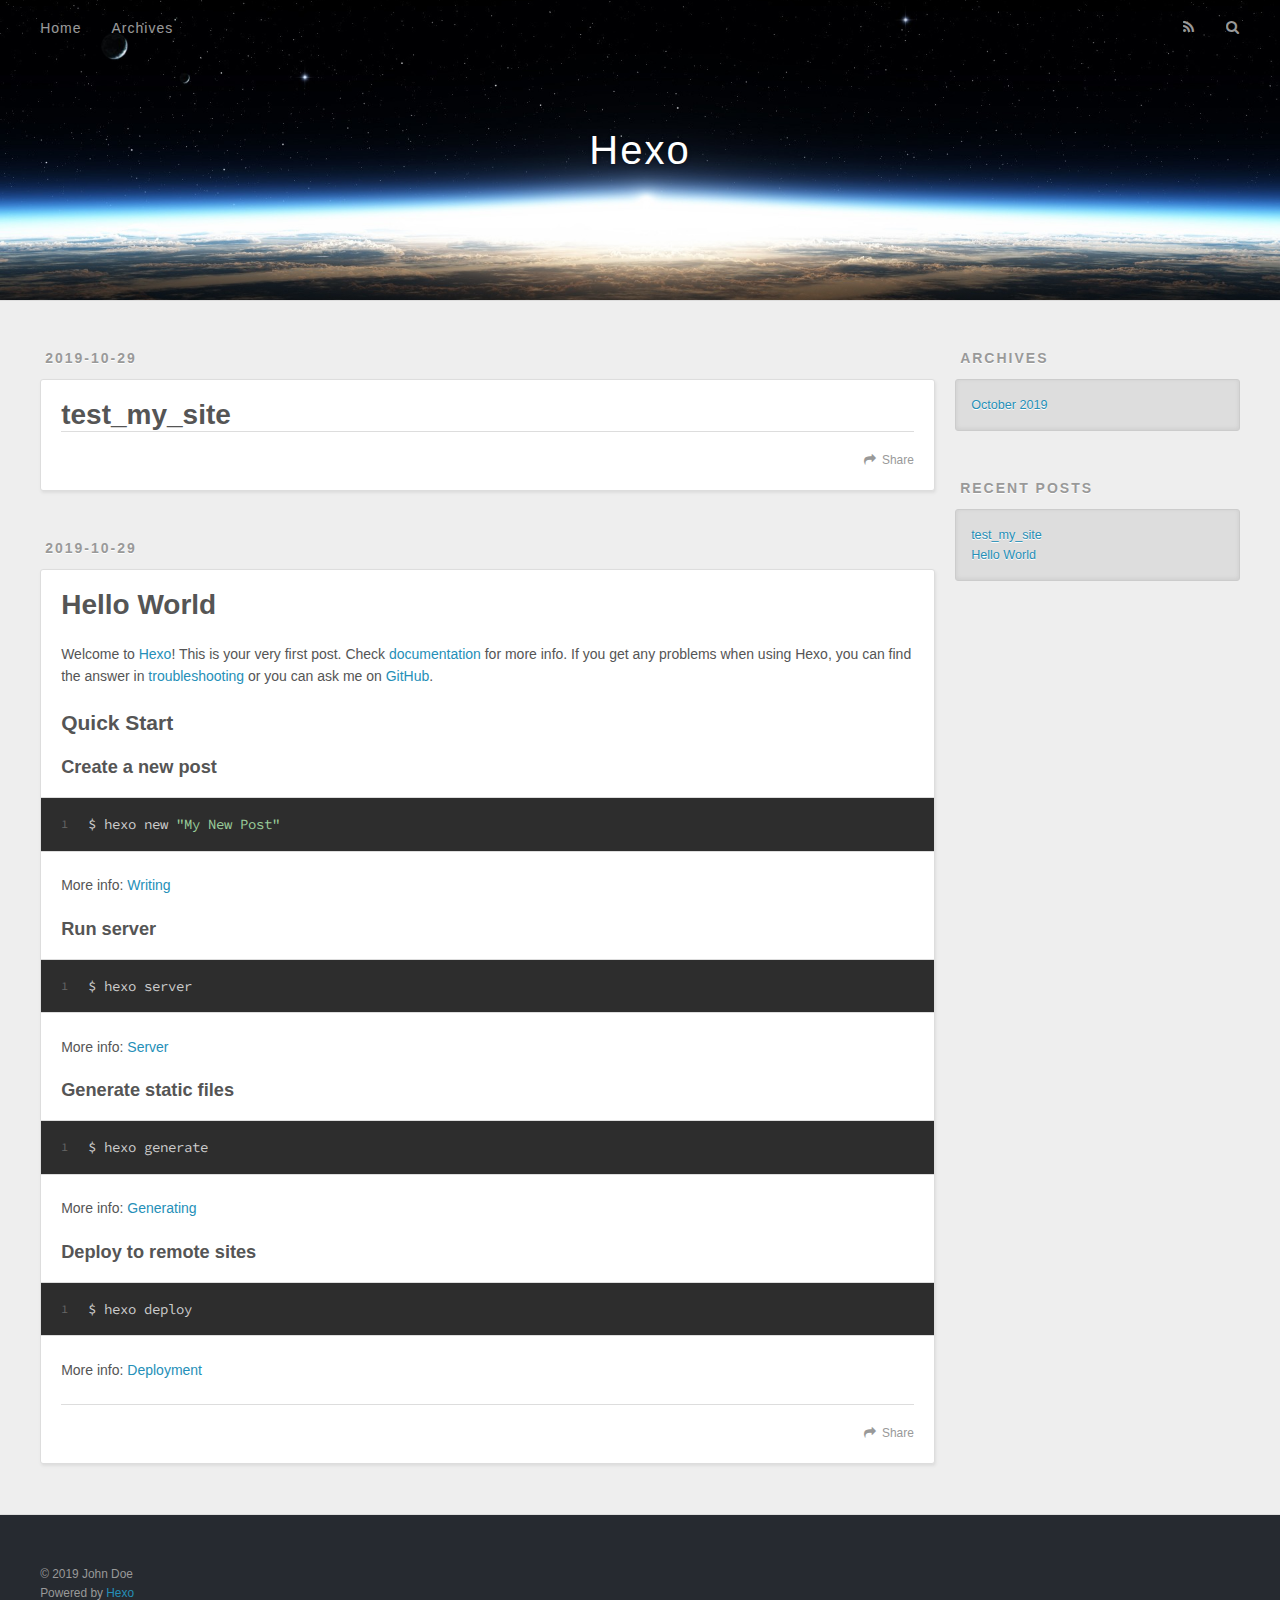
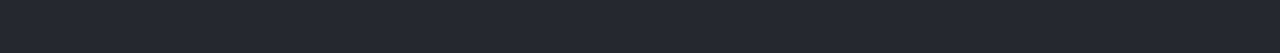
==== index.html @ f815771c "Site updated: 2019-10-29 23:39:23" ====
<!DOCTYPE html>
<html>
<head>
  <meta charset="utf-8">
  

  
  <title>Hexo</title>
  <meta name="viewport" content="width=device-width, initial-scale=1, maximum-scale=1">
  <meta property="og:type" content="website">
<meta property="og:title" content="Hexo">
<meta property="og:url" content="http:&#x2F;&#x2F;yoursite.com&#x2F;index.html">
<meta property="og:site_name" content="Hexo">
<meta property="og:locale" content="en">
<meta name="twitter:card" content="summary">
  
    <link rel="alternate" href="/atom.xml" title="Hexo" type="application/atom+xml">
  
  
    <link rel="icon" href="/favicon.png">
  
  
    <link href="//fonts.googleapis.com/css?family=Source+Code+Pro" rel="stylesheet" type="text/css">
  
  <link rel="stylesheet" href="/css/style.css">
</head>

<body>
  <div id="container">
    <div id="wrap">
      <header id="header">
  <div id="banner"></div>
  <div id="header-outer" class="outer">
    <div id="header-title" class="inner">
      <h1 id="logo-wrap">
        <a href="/" id="logo">Hexo</a>
      </h1>
      
    </div>
    <div id="header-inner" class="inner">
      <nav id="main-nav">
        <a id="main-nav-toggle" class="nav-icon"></a>
        
          <a class="main-nav-link" href="/">Home</a>
        
          <a class="main-nav-link" href="/archives">Archives</a>
        
      </nav>
      <nav id="sub-nav">
        
          <a id="nav-rss-link" class="nav-icon" href="/atom.xml" title="RSS Feed"></a>
        
        <a id="nav-search-btn" class="nav-icon" title="Search"></a>
      </nav>
      <div id="search-form-wrap">
        <form action="//google.com/search" method="get" accept-charset="UTF-8" class="search-form"><input type="search" name="q" class="search-form-input" placeholder="Search"><button type="submit" class="search-form-submit">&#xF002;</button><input type="hidden" name="sitesearch" value="http://yoursite.com"></form>
      </div>
    </div>
  </div>
</header>
      <div class="outer">
        <section id="main">
  
    <article id="post-test-my-site" class="article article-type-post" itemscope itemprop="blogPost">
  <div class="article-meta">
    <a href="/2019/10/29/test-my-site/" class="article-date">
  <time datetime="2019-10-29T15:21:54.000Z" itemprop="datePublished">2019-10-29</time>
</a>
    
  </div>
  <div class="article-inner">
    
    
      <header class="article-header">
        
  
    <h1 itemprop="name">
      <a class="article-title" href="/2019/10/29/test-my-site/">test_my_site</a>
    </h1>
  

      </header>
    
    <div class="article-entry" itemprop="articleBody">
      
        
      
    </div>
    <footer class="article-footer">
      <a data-url="http://yoursite.com/2019/10/29/test-my-site/" data-id="ck2c0nzty000080w1bi383nvh" class="article-share-link">Share</a>
      
      
    </footer>
  </div>
  
</article>


  
    <article id="post-hello-world" class="article article-type-post" itemscope itemprop="blogPost">
  <div class="article-meta">
    <a href="/2019/10/29/hello-world/" class="article-date">
  <time datetime="2019-10-29T15:20:58.000Z" itemprop="datePublished">2019-10-29</time>
</a>
    
  </div>
  <div class="article-inner">
    
    
      <header class="article-header">
        
  
    <h1 itemprop="name">
      <a class="article-title" href="/2019/10/29/hello-world/">Hello World</a>
    </h1>
  

      </header>
    
    <div class="article-entry" itemprop="articleBody">
      
        <p>Welcome to <a href="https://hexo.io/" target="_blank" rel="noopener">Hexo</a>! This is your very first post. Check <a href="https://hexo.io/docs/" target="_blank" rel="noopener">documentation</a> for more info. If you get any problems when using Hexo, you can find the answer in <a href="https://hexo.io/docs/troubleshooting.html" target="_blank" rel="noopener">troubleshooting</a> or you can ask me on <a href="https://github.com/hexojs/hexo/issues" target="_blank" rel="noopener">GitHub</a>.</p>
<h2 id="Quick-Start"><a href="#Quick-Start" class="headerlink" title="Quick Start"></a>Quick Start</h2><h3 id="Create-a-new-post"><a href="#Create-a-new-post" class="headerlink" title="Create a new post"></a>Create a new post</h3><figure class="highlight bash"><table><tr><td class="gutter"><pre><span class="line">1</span><br></pre></td><td class="code"><pre><span class="line">$ hexo new <span class="string">"My New Post"</span></span><br></pre></td></tr></table></figure>

<p>More info: <a href="https://hexo.io/docs/writing.html" target="_blank" rel="noopener">Writing</a></p>
<h3 id="Run-server"><a href="#Run-server" class="headerlink" title="Run server"></a>Run server</h3><figure class="highlight bash"><table><tr><td class="gutter"><pre><span class="line">1</span><br></pre></td><td class="code"><pre><span class="line">$ hexo server</span><br></pre></td></tr></table></figure>

<p>More info: <a href="https://hexo.io/docs/server.html" target="_blank" rel="noopener">Server</a></p>
<h3 id="Generate-static-files"><a href="#Generate-static-files" class="headerlink" title="Generate static files"></a>Generate static files</h3><figure class="highlight bash"><table><tr><td class="gutter"><pre><span class="line">1</span><br></pre></td><td class="code"><pre><span class="line">$ hexo generate</span><br></pre></td></tr></table></figure>

<p>More info: <a href="https://hexo.io/docs/generating.html" target="_blank" rel="noopener">Generating</a></p>
<h3 id="Deploy-to-remote-sites"><a href="#Deploy-to-remote-sites" class="headerlink" title="Deploy to remote sites"></a>Deploy to remote sites</h3><figure class="highlight bash"><table><tr><td class="gutter"><pre><span class="line">1</span><br></pre></td><td class="code"><pre><span class="line">$ hexo deploy</span><br></pre></td></tr></table></figure>

<p>More info: <a href="https://hexo.io/docs/deployment.html" target="_blank" rel="noopener">Deployment</a></p>

      
    </div>
    <footer class="article-footer">
      <a data-url="http://yoursite.com/2019/10/29/hello-world/" data-id="ck2c0nzu4000180w1avov71rj" class="article-share-link">Share</a>
      
      
    </footer>
  </div>
  
</article>


  


</section>
        
          <aside id="sidebar">
  
    

  
    

  
    
  
    
  <div class="widget-wrap">
    <h3 class="widget-title">Archives</h3>
    <div class="widget">
      <ul class="archive-list"><li class="archive-list-item"><a class="archive-list-link" href="/archives/2019/10/">October 2019</a></li></ul>
    </div>
  </div>


  
    
  <div class="widget-wrap">
    <h3 class="widget-title">Recent Posts</h3>
    <div class="widget">
      <ul>
        
          <li>
            <a href="/2019/10/29/test-my-site/">test_my_site</a>
          </li>
        
          <li>
            <a href="/2019/10/29/hello-world/">Hello World</a>
          </li>
        
      </ul>
    </div>
  </div>

  
</aside>
        
      </div>
      <footer id="footer">
  
  <div class="outer">
    <div id="footer-info" class="inner">
      &copy; 2019 John Doe<br>
      Powered by <a href="http://hexo.io/" target="_blank">Hexo</a>
    </div>
  </div>
</footer>
    </div>
    <nav id="mobile-nav">
  
    <a href="/" class="mobile-nav-link">Home</a>
  
    <a href="/archives" class="mobile-nav-link">Archives</a>
  
</nav>
    

<script src="//ajax.googleapis.com/ajax/libs/jquery/2.0.3/jquery.min.js"></script>


  <link rel="stylesheet" href="/fancybox/jquery.fancybox.css">
  <script src="/fancybox/jquery.fancybox.pack.js"></script>


<script src="/js/script.js"></script>



  </div>
</body>
</html>
---- css/style.css ----
body {
  width: 100%;
}
body:before,
body:after {
  content: "";
  display: table;
}
body:after {
  clear: both;
}
html,
body,
div,
span,
applet,
object,
iframe,
h1,
h2,
h3,
h4,
h5,
h6,
p,
blockquote,
pre,
a,
abbr,
acronym,
address,
big,
cite,
code,
del,
dfn,
em,
img,
ins,
kbd,
q,
s,
samp,
small,
strike,
strong,
sub,
sup,
tt,
var,
dl,
dt,
dd,
ol,
ul,
li,
fieldset,
form,
label,
legend,
table,
caption,
tbody,
tfoot,
thead,
tr,
th,
td {
  margin: 0;
  padding: 0;
  border: 0;
  outline: 0;
  font-weight: inherit;
  font-style: inherit;
  font-family: inherit;
  font-size: 100%;
  vertical-align: baseline;
}
body {
  line-height: 1;
  color: #000;
  background: #fff;
}
ol,
ul {
  list-style: none;
}
table {
  border-collapse: separate;
  border-spacing: 0;
  vertical-align: middle;
}
caption,
th,
td {
  text-align: left;
  font-weight: normal;
  vertical-align: middle;
}
a img {
  border: none;
}
input,
button {
  margin: 0;
  padding: 0;
}
input::-moz-focus-inner,
button::-moz-focus-inner {
  border: 0;
  padding: 0;
}
@font-face {
  font-family: FontAwesome;
  font-style: normal;
  font-weight: normal;
  src: url("fonts/fontawesome-webfont.eot?v=#4.0.3");
  src: url("fonts/fontawesome-webfont.eot?#iefix&v=#4.0.3") format("embedded-opentype"), url("fonts/fontawesome-webfont.woff?v=#4.0.3") format("woff"), url("fonts/fontawesome-webfont.ttf?v=#4.0.3") format("truetype"), url("fonts/fontawesome-webfont.svg#fontawesomeregular?v=#4.0.3") format("svg");
}
html,
body,
#container {
  height: 100%;
}
body {
  background: #eee;
  font: 14px -apple-system, BlinkMacSystemFont, "Segoe UI", "Roboto", "Oxygen", "Ubuntu", "Cantarell", "Fira Sans", "Droid Sans", "Helvetica Neue", sans-serif;
  -webkit-text-size-adjust: 100%;
}
.outer {
  max-width: 1220px;
  margin: 0 auto;
  padding: 0 20px;
}
.outer:before,
.outer:after {
  content: "";
  display: table;
}
.outer:after {
  clear: both;
}
.inner {
  display: inline;
  float: left;
  width: 98.33333333333333%;
  margin: 0 0.833333333333333%;
}
.left,
.alignleft {
  float: left;
}
.right,
.alignright {
  float: right;
}
.clear {
  clear: both;
}
#container {
  position: relative;
}
.mobile-nav-on {
  overflow: hidden;
}
#wrap {
  height: 100%;
  width: 100%;
  position: absolute;
  top: 0;
  left: 0;
  -webkit-transition: 0.2s ease-out;
  -moz-transition: 0.2s ease-out;
  -ms-transition: 0.2s ease-out;
  transition: 0.2s ease-out;
  z-index: 1;
  background: #eee;
}
.mobile-nav-on #wrap {
  left: 280px;
}
@media screen and (min-width: 768px) {
  #main {
    display: inline;
    float: left;
    width: 73.33333333333333%;
    margin: 0 0.833333333333333%;
  }
}
.article-date,
.article-category-link,
.archive-year,
.widget-title {
  text-decoration: none;
  text-transform: uppercase;
  letter-spacing: 2px;
  color: #999;
  margin-bottom: 1em;
  margin-left: 5px;
  line-height: 1em;
  text-shadow: 0 1px #fff;
  font-weight: bold;
}
.article-inner,
.archive-article-inner {
  background: #fff;
  -webkit-box-shadow: 1px 2px 3px #ddd;
  box-shadow: 1px 2px 3px #ddd;
  border: 1px solid #ddd;
  border-radius: 3px;
}
.article-entry h1,
.widget h1 {
  font-size: 2em;
}
.article-entry h2,
.widget h2 {
  font-size: 1.5em;
}
.article-entry h3,
.widget h3 {
  font-size: 1.3em;
}
.article-entry h4,
.widget h4 {
  font-size: 1.2em;
}
.article-entry h5,
.widget h5 {
  font-size: 1em;
}
.article-entry h6,
.widget h6 {
  font-size: 1em;
  color: #999;
}
.article-entry hr,
.widget hr {
  border: 1px dashed #ddd;
}
.article-entry strong,
.widget strong {
  font-weight: bold;
}
.article-entry em,
.widget em,
.article-entry cite,
.widget cite {
  font-style: italic;
}
.article-entry sup,
.widget sup,
.article-entry sub,
.widget sub {
  font-size: 0.75em;
  line-height: 0;
  position: relative;
  vertical-align: baseline;
}
.article-entry sup,
.widget sup {
  top: -0.5em;
}
.article-entry sub,
.widget sub {
  bottom: -0.2em;
}
.article-entry small,
.widget small {
  font-size: 0.85em;
}
.article-entry acronym,
.widget acronym,
.article-entry abbr,
.widget abbr {
  border-bottom: 1px dotted;
}
.article-entry ul,
.widget ul,
.article-entry ol,
.widget ol,
.article-entry dl,
.widget dl {
  margin: 0 20px;
  line-height: 1.6em;
}
.article-entry ul ul,
.widget ul ul,
.article-entry ol ul,
.widget ol ul,
.article-entry ul ol,
.widget ul ol,
.article-entry ol ol,
.widget ol ol {
  margin-top: 0;
  margin-bottom: 0;
}
.article-entry ul,
.widget ul {
  list-style: disc;
}
.article-entry ol,
.widget ol {
  list-style: decimal;
}
.article-entry dt,
.widget dt {
  font-weight: bold;
}
#header {
  height: 300px;
  position: relative;
  border-bottom: 1px solid #ddd;
}
#header:before,
#header:after {
  content: "";
  position: absolute;
  left: 0;
  right: 0;
  height: 40px;
}
#header:before {
  top: 0;
  background: -webkit-linear-gradient(rgba(0,0,0,0.2), transparent);
  background: -moz-linear-gradient(rgba(0,0,0,0.2), transparent);
  background: -ms-linear-gradient(rgba(0,0,0,0.2), transparent);
  background: linear-gradient(rgba(0,0,0,0.2), transparent);
}
#header:after {
  bottom: 0;
  background: -webkit-linear-gradient(transparent, rgba(0,0,0,0.2));
  background: -moz-linear-gradient(transparent, rgba(0,0,0,0.2));
  background: -ms-linear-gradient(transparent, rgba(0,0,0,0.2));
  background: linear-gradient(transparent, rgba(0,0,0,0.2));
}
#header-outer {
  height: 100%;
  position: relative;
}
#header-inner {
  position: relative;
  overflow: hidden;
}
#banner {
  position: absolute;
  top: 0;
  left: 0;
  width: 100%;
  height: 100%;
  background: url("images/banner.jpg") center #000;
  -webkit-background-size: cover;
  -moz-background-size: cover;
  background-size: cover;
  z-index: -1;
}
#header-title {
  text-align: center;
  height: 40px;
  position: absolute;
  top: 50%;
  left: 0;
  margin-top: -20px;
}
#logo,
#subtitle {
  text-decoration: none;
  color: #fff;
  font-weight: 300;
  text-shadow: 0 1px 4px rgba(0,0,0,0.3);
}
#logo {
  font-size: 40px;
  line-height: 40px;
  letter-spacing: 2px;
}
#subtitle {
  font-size: 16px;
  line-height: 16px;
  letter-spacing: 1px;
}
#subtitle-wrap {
  margin-top: 16px;
}
#main-nav {
  float: left;
  margin-left: -15px;
}
.nav-icon,
.main-nav-link {
  float: left;
  color: #fff;
  opacity: 0.6;
  text-decoration: none;
  text-shadow: 0 1px rgba(0,0,0,0.2);
  -webkit-transition: opacity 0.2s;
  -moz-transition: opacity 0.2s;
  -ms-transition: opacity 0.2s;
  transition: opacity 0.2s;
  display: block;
  padding: 20px 15px;
}
.nav-icon:hover,
.main-nav-link:hover {
  opacity: 1;
}
.nav-icon {
  font-family: FontAwesome;
  text-align: center;
  font-size: 14px;
  width: 14px;
  height: 14px;
  padding: 20px 15px;
  position: relative;
  cursor: pointer;
}
.main-nav-link {
  font-weight: 300;
  letter-spacing: 1px;
}
@media screen and (max-width: 479px) {
  .main-nav-link {
    display: none;
  }
}
#main-nav-toggle {
  display: none;
}
#main-nav-toggle:before {
  content: "\f0c9";
}
@media screen and (max-width: 479px) {
  #main-nav-toggle {
    display: block;
  }
}
#sub-nav {
  float: right;
  margin-right: -15px;
}
#nav-rss-link:before {
  content: "\f09e";
}
#nav-search-btn:before {
  content: "\f002";
}
#search-form-wrap {
  position: absolute;
  top: 15px;
  width: 150px;
  height: 30px;
  right: -150px;
  opacity: 0;
  -webkit-transition: 0.2s ease-out;
  -moz-transition: 0.2s ease-out;
  -ms-transition: 0.2s ease-out;
  transition: 0.2s ease-out;
}
#search-form-wrap.on {
  opacity: 1;
  right: 0;
}
@media screen and (max-width: 479px) {
  #search-form-wrap {
    width: 100%;
    right: -100%;
  }
}
.search-form {
  position: absolute;
  top: 0;
  left: 0;
  right: 0;
  background: #fff;
  padding: 5px 15px;
  border-radius: 15px;
  -webkit-box-shadow: 0 0 10px rgba(0,0,0,0.3);
  box-shadow: 0 0 10px rgba(0,0,0,0.3);
}
.search-form-input {
  border: none;
  background: none;
  color: #555;
  width: 100%;
  font: 13px -apple-system, BlinkMacSystemFont, "Segoe UI", "Roboto", "Oxygen", "Ubuntu", "Cantarell", "Fira Sans", "Droid Sans", "Helvetica Neue", sans-serif;
  outline: none;
}
.search-form-input::-webkit-search-results-decoration,
.search-form-input::-webkit-search-cancel-button {
  -webkit-appearance: none;
}
.search-form-submit {
  position: absolute;
  top: 50%;
  right: 10px;
  margin-top: -7px;
  font: 13px FontAwesome;
  border: none;
  background: none;
  color: #bbb;
  cursor: pointer;
}
.search-form-submit:hover,
.search-form-submit:focus {
  color: #777;
}
.article {
  margin: 50px 0;
}
.article-inner {
  overflow: hidden;
}
.article-meta:before,
.article-meta:after {
  content: "";
  display: table;
}
.article-meta:after {
  clear: both;
}
.article-date {
  float: left;
}
.article-category {
  float: left;
  line-height: 1em;
  color: #ccc;
  text-shadow: 0 1px #fff;
  margin-left: 8px;
}
.article-category:before {
  content: "\2022";
}
.article-category-link {
  margin: 0 12px 1em;
}
.article-header {
  padding: 20px 20px 0;
}
.article-title {
  text-decoration: none;
  font-size: 2em;
  font-weight: bold;
  color: #555;
  line-height: 1.1em;
  -webkit-transition: color 0.2s;
  -moz-transition: color 0.2s;
  -ms-transition: color 0.2s;
  transition: color 0.2s;
}
a.article-title:hover {
  color: #258fb8;
}
.article-entry {
  color: #555;
  padding: 0 20px;
}
.article-entry:before,
.article-entry:after {
  content: "";
  display: table;
}
.article-entry:after {
  clear: both;
}
.article-entry p,
.article-entry table {
  line-height: 1.6em;
  margin: 1.6em 0;
}
.article-entry h1,
.article-entry h2,
.article-entry h3,
.article-entry h4,
.article-entry h5,
.article-entry h6 {
  font-weight: bold;
}
.article-entry h1,
.article-entry h2,
.article-entry h3,
.article-entry h4,
.article-entry h5,
.article-entry h6 {
  line-height: 1.1em;
  margin: 1.1em 0;
}
.article-entry a {
  color: #258fb8;
  text-decoration: none;
}
.article-entry a:hover {
  text-decoration: underline;
}
.article-entry ul,
.article-entry ol,
.article-entry dl {
  margin-top: 1.6em;
  margin-bottom: 1.6em;
}
.article-entry img,
.article-entry video {
  max-width: 100%;
  height: auto;
  display: block;
  margin: auto;
}
.article-entry iframe {
  border: none;
}
.article-entry table {
  width: 100%;
  border-collapse: collapse;
  border-spacing: 0;
}
.article-entry th {
  font-weight: bold;
  border-bottom: 3px solid #ddd;
  padding-bottom: 0.5em;
}
.article-entry td {
  border-bottom: 1px solid #ddd;
  padding: 10px 0;
}
.article-entry blockquote {
  font-family: Georgia, "Times New Roman", serif;
  font-size: 1.4em;
  margin: 1.6em 20px;
  text-align: center;
}
.article-entry blockquote footer {
  font-size: 14px;
  margin: 1.6em 0;
  font-family: -apple-system, BlinkMacSystemFont, "Segoe UI", "Roboto", "Oxygen", "Ubuntu", "Cantarell", "Fira Sans", "Droid Sans", "Helvetica Neue", sans-serif;
}
.article-entry blockquote footer cite:before {
  content: "—";
  padding: 0 0.5em;
}
.article-entry .pullquote {
  text-align: left;
  width: 45%;
  margin: 0;
}
.article-entry .pullquote.left {
  margin-left: 0.5em;
  margin-right: 1em;
}
.article-entry .pullquote.right {
  margin-right: 0.5em;
  margin-left: 1em;
}
.article-entry .caption {
  color: #999;
  display: block;
  font-size: 0.9em;
  margin-top: 0.5em;
  position: relative;
  text-align: center;
}
.article-entry .video-container {
  position: relative;
  padding-top: 56.25%;
  height: 0;
  overflow: hidden;
}
.article-entry .video-container iframe,
.article-entry .video-container object,
.article-entry .video-container embed {
  position: absolute;
  top: 0;
  left: 0;
  width: 100%;
  height: 100%;
  margin-top: 0;
}
.article-more-link a {
  display: inline-block;
  line-height: 1em;
  padding: 6px 15px;
  border-radius: 15px;
  background: #eee;
  color: #999;
  text-shadow: 0 1px #fff;
  text-decoration: none;
}
.article-more-link a:hover {
  background: #258fb8;
  color: #fff;
  text-decoration: none;
  text-shadow: 0 1px #1e7293;
}
.article-footer {
  font-size: 0.85em;
  line-height: 1.6em;
  border-top: 1px solid #ddd;
  padding-top: 1.6em;
  margin: 0 20px 20px;
}
.article-footer:before,
.article-footer:after {
  content: "";
  display: table;
}
.article-footer:after {
  clear: both;
}
.article-footer a {
  color: #999;
  text-decoration: none;
}
.article-footer a:hover {
  color: #555;
}
.article-tag-list-item {
  float: left;
  margin-right: 10px;
}
.article-tag-list-link:before {
  content: "#";
}
.article-comment-link {
  float: right;
}
.article-comment-link:before {
  content: "\f075";
  font-family: FontAwesome;
  padding-right: 8px;
}
.article-share-link {
  cursor: pointer;
  float: right;
  margin-left: 20px;
}
.article-share-link:before {
  content: "\f064";
  font-family: FontAwesome;
  padding-right: 6px;
}
#article-nav {
  position: relative;
}
#article-nav:before,
#article-nav:after {
  content: "";
  display: table;
}
#article-nav:after {
  clear: both;
}
@media screen and (min-width: 768px) {
  #article-nav {
    margin: 50px 0;
  }
  #article-nav:before {
    width: 8px;
    height: 8px;
    position: absolute;
    top: 50%;
    left: 50%;
    margin-top: -4px;
    margin-left: -4px;
    content: "";
    border-radius: 50%;
    background: #ddd;
    -webkit-box-shadow: 0 1px 2px #fff;
    box-shadow: 0 1px 2px #fff;
  }
}
.article-nav-link-wrap {
  text-decoration: none;
  text-shadow: 0 1px #fff;
  color: #999;
  -webkit-box-sizing: border-box;
  -moz-box-sizing: border-box;
  box-sizing: border-box;
  margin-top: 50px;
  text-align: center;
  display: block;
}
.article-nav-link-wrap:hover {
  color: #555;
}
@media screen and (min-width: 768px) {
  .article-nav-link-wrap {
    width: 50%;
    margin-top: 0;
  }
}
@media screen and (min-width: 768px) {
  #article-nav-newer {
    float: left;
    text-align: right;
    padding-right: 20px;
  }
}
@media screen and (min-width: 768px) {
  #article-nav-older {
    float: right;
    text-align: left;
    padding-left: 20px;
  }
}
.article-nav-caption {
  text-transform: uppercase;
  letter-spacing: 2px;
  color: #ddd;
  line-height: 1em;
  font-weight: bold;
}
#article-nav-newer .article-nav-caption {
  margin-right: -2px;
}
.article-nav-title {
  font-size: 0.85em;
  line-height: 1.6em;
  margin-top: 0.5em;
}
.article-share-box {
  position: absolute;
  display: none;
  background: #fff;
  -webkit-box-shadow: 1px 2px 10px rgba(0,0,0,0.2);
  box-shadow: 1px 2px 10px rgba(0,0,0,0.2);
  border-radius: 3px;
  margin-left: -145px;
  overflow: hidden;
  z-index: 1;
}
.article-share-box.on {
  display: block;
}
.article-share-input {
  width: 100%;
  background: none;
  -webkit-box-sizing: border-box;
  -moz-box-sizing: border-box;
  box-sizing: border-box;
  font: 14px -apple-system, BlinkMacSystemFont, "Segoe UI", "Roboto", "Oxygen", "Ubuntu", "Cantarell", "Fira Sans", "Droid Sans", "Helvetica Neue", sans-serif;
  padding: 0 15px;
  color: #555;
  outline: none;
  border: 1px solid #ddd;
  border-radius: 3px 3px 0 0;
  height: 36px;
  line-height: 36px;
}
.article-share-links {
  background: #eee;
}
.article-share-links:before,
.article-share-links:after {
  content: "";
  display: table;
}
.article-share-links:after {
  clear: both;
}
.article-share-twitter,
.article-share-facebook,
.article-share-pinterest,
.article-share-google {
  width: 50px;
  height: 36px;
  display: block;
  float: left;
  position: relative;
  color: #999;
  text-shadow: 0 1px #fff;
}
.article-share-twitter:before,
.article-share-facebook:before,
.article-share-pinterest:before,
.article-share-google:before {
  font-size: 20px;
  font-family: FontAwesome;
  width: 20px;
  height: 20px;
  position: absolute;
  top: 50%;
  left: 50%;
  margin-top: -10px;
  margin-left: -10px;
  text-align: center;
}
.article-share-twitter:hover,
.article-share-facebook:hover,
.article-share-pinterest:hover,
.article-share-google:hover {
  color: #fff;
}
.article-share-twitter:before {
  content: "\f099";
}
.article-share-twitter:hover {
  background: #00aced;
  text-shadow: 0 1px #008abe;
}
.article-share-facebook:before {
  content: "\f09a";
}
.article-share-facebook:hover {
  background: #3b5998;
  text-shadow: 0 1px #2f477a;
}
.article-share-pinterest:before {
  content: "\f0d2";
}
.article-share-pinterest:hover {
  background: #cb2027;
  text-shadow: 0 1px #a21a1f;
}
.article-share-google:before {
  content: "\f0d5";
}
.article-share-google:hover {
  background: #dd4b39;
  text-shadow: 0 1px #be3221;
}
.article-gallery {
  background: #000;
  position: relative;
}
.article-gallery-photos {
  position: relative;
  overflow: hidden;
}
.article-gallery-img {
  display: none;
  max-width: 100%;
}
.article-gallery-img:first-child {
  display: block;
}
.article-gallery-img.loaded {
  position: absolute;
  display: block;
}
.article-gallery-img img {
  display: block;
  max-width: 100%;
  margin: 0 auto;
}
#comments {
  background: #fff;
  -webkit-box-shadow: 1px 2px 3px #ddd;
  box-shadow: 1px 2px 3px #ddd;
  padding: 20px;
  border: 1px solid #ddd;
  border-radius: 3px;
  margin: 50px 0;
}
#comments a {
  color: #258fb8;
}
.archives-wrap {
  margin: 50px 0;
}
.archives:before,
.archives:after {
  content: "";
  display: table;
}
.archives:after {
  clear: both;
}
.archive-year-wrap {
  margin-bottom: 1em;
}
.archives {
  -webkit-column-gap: 10px;
  -moz-column-gap: 10px;
  column-gap: 10px;
}
@media screen and (min-width: 480px) and (max-width: 767px) {
  .archives {
    -webkit-column-count: 2;
    -moz-column-count: 2;
    column-count: 2;
  }
}
@media screen and (min-width: 768px) {
  .archives {
    -webkit-column-count: 3;
    -moz-column-count: 3;
    column-count: 3;
  }
}
.archive-article {
  -webkit-column-break-inside: avoid;
  page-break-inside: avoid;
  overflow: hidden;
  break-inside: avoid-column;
}
.archive-article-inner {
  padding: 10px;
  margin-bottom: 15px;
}
.archive-article-title {
  text-decoration: none;
  font-weight: bold;
  color: #555;
  -webkit-transition: color 0.2s;
  -moz-transition: color 0.2s;
  -ms-transition: color 0.2s;
  transition: color 0.2s;
  line-height: 1.6em;
}
.archive-article-title:hover {
  color: #258fb8;
}
.archive-article-footer {
  margin-top: 1em;
}
.archive-article-date {
  color: #999;
  text-decoration: none;
  font-size: 0.85em;
  line-height: 1em;
  margin-bottom: 0.5em;
  display: block;
}
#page-nav {
  margin: 50px auto;
  background: #fff;
  -webkit-box-shadow: 1px 2px 3px #ddd;
  box-shadow: 1px 2px 3px #ddd;
  border: 1px solid #ddd;
  border-radius: 3px;
  text-align: center;
  color: #999;
  overflow: hidden;
}
#page-nav:before,
#page-nav:after {
  content: "";
  display: table;
}
#page-nav:after {
  clear: both;
}
#page-nav a,
#page-nav span {
  padding: 10px 20px;
  line-height: 1;
  height: 2ex;
}
#page-nav a {
  color: #999;
  text-decoration: none;
}
#page-nav a:hover {
  background: #999;
  color: #fff;
}
#page-nav .prev {
  float: left;
}
#page-nav .next {
  float: right;
}
#page-nav .page-number {
  display: inline-block;
}
@media screen and (max-width: 479px) {
  #page-nav .page-number {
    display: none;
  }
}
#page-nav .current {
  color: #555;
  font-weight: bold;
}
#page-nav .space {
  color: #ddd;
}
#footer {
  background: #262a30;
  padding: 50px 0;
  border-top: 1px solid #ddd;
  color: #999;
}
#footer a {
  color: #258fb8;
  text-decoration: none;
}
#footer a:hover {
  text-decoration: underline;
}
#footer-info {
  line-height: 1.6em;
  font-size: 0.85em;
}
.article-entry pre,
.article-entry .highlight {
  background: #2d2d2d;
  margin: 0 -20px;
  padding: 15px 20px;
  border-style: solid;
  border-color: #ddd;
  border-width: 1px 0;
  overflow: auto;
  color: #ccc;
  line-height: 22.400000000000002px;
}
.article-entry .highlight .gutter pre,
.article-entry .gist .gist-file .gist-data .line-numbers {
  color: #666;
  font-size: 0.85em;
}
.article-entry pre,
.article-entry code {
  font-family: "Source Code Pro", Consolas, Monaco, Menlo, Consolas, monospace;
}
.article-entry code {
  background: #eee;
  text-shadow: 0 1px #fff;
  padding: 0 0.3em;
}
.article-entry pre code {
  background: none;
  text-shadow: none;
  padding: 0;
}
.article-entry .highlight pre {
  border: none;
  margin: 0;
  padding: 0;
}
.article-entry .highlight table {
  margin: 0;
  width: auto;
}
.article-entry .highlight td {
  border: none;
  padding: 0;
}
.article-entry .highlight figcaption {
  font-size: 0.85em;
  color: #999;
  line-height: 1em;
  margin-bottom: 1em;
}
.article-entry .highlight figcaption:before,
.article-entry .highlight figcaption:after {
  content: "";
  display: table;
}
.article-entry .highlight figcaption:after {
  clear: both;
}
.article-entry .highlight figcaption a {
  float: right;
}
.article-entry .highlight .gutter pre {
  text-align: right;
  padding-right: 20px;
}
.article-entry .highlight .line {
  height: 22.400000000000002px;
}
.article-entry .highlight .line.marked {
  background: #515151;
}
.article-entry .gist {
  margin: 0 -20px;
  border-style: solid;
  border-color: #ddd;
  border-width: 1px 0;
  background: #2d2d2d;
  padding: 15px 20px 15px 0;
}
.article-entry .gist .gist-file {
  border: none;
  font-family: "Source Code Pro", Consolas, Monaco, Menlo, Consolas, monospace;
  margin: 0;
}
.article-entry .gist .gist-file .gist-data {
  background: none;
  border: none;
}
.article-entry .gist .gist-file .gist-data .line-numbers {
  background: none;
  border: none;
  padding: 0 20px 0 0;
}
.article-entry .gist .gist-file .gist-data .line-data {
  padding: 0 !important;
}
.article-entry .gist .gist-file .highlight {
  margin: 0;
  padding: 0;
  border: none;
}
.article-entry .gist .gist-file .gist-meta {
  background: #2d2d2d;
  color: #999;
  font: 0.85em -apple-system, BlinkMacSystemFont, "Segoe UI", "Roboto", "Oxygen", "Ubuntu", "Cantarell", "Fira Sans", "Droid Sans", "Helvetica Neue", sans-serif;
  text-shadow: 0 0;
  padding: 0;
  margin-top: 1em;
  margin-left: 20px;
}
.article-entry .gist .gist-file .gist-meta a {
  color: #258fb8;
  font-weight: normal;
}
.article-entry .gist .gist-file .gist-meta a:hover {
  text-decoration: underline;
}
pre .comment,
pre .title {
  color: #999;
}
pre .variable,
pre .attribute,
pre .tag,
pre .regexp,
pre .ruby .constant,
pre .xml .tag .title,
pre .xml .pi,
pre .xml .doctype,
pre .html .doctype,
pre .css .id,
pre .css .class,
pre .css .pseudo {
  color: #f2777a;
}
pre .number,
pre .preprocessor,
pre .built_in,
pre .literal,
pre .params,
pre .constant {
  color: #f99157;
}
pre .class,
pre .ruby .class .title,
pre .css .rules .attribute {
  color: #9c9;
}
pre .string,
pre .value,
pre .inheritance,
pre .header,
pre .ruby .symbol,
pre .xml .cdata {
  color: #9c9;
}
pre .css .hexcolor {
  color: #6cc;
}
pre .function,
pre .python .decorator,
pre .python .title,
pre .ruby .function .title,
pre .ruby .title .keyword,
pre .perl .sub,
pre .javascript .title,
pre .coffeescript .title {
  color: #69c;
}
pre .keyword,
pre .javascript .function {
  color: #c9c;
}
@media screen and (max-width: 479px) {
  #mobile-nav {
    position: absolute;
    top: 0;
    left: 0;
    width: 280px;
    height: 100%;
    background: #191919;
    border-right: 1px solid #fff;
  }
}
@media screen and (max-width: 479px) {
  .mobile-nav-link {
    display: block;
    color: #999;
    text-decoration: none;
    padding: 15px 20px;
    font-weight: bold;
  }
  .mobile-nav-link:hover {
    color: #fff;
  }
}
@media screen and (min-width: 768px) {
  #sidebar {
    display: inline;
    float: left;
    width: 23.333333333333332%;
    margin: 0 0.833333333333333%;
  }
}
.widget-wrap {
  margin: 50px 0;
}
.widget {
  color: #777;
  text-shadow: 0 1px #fff;
  background: #ddd;
  -webkit-box-shadow: 0 -1px 4px #ccc inset;
  box-shadow: 0 -1px 4px #ccc inset;
  border: 1px solid #ccc;
  padding: 15px;
  border-radius: 3px;
}
.widget a {
  color: #258fb8;
  text-decoration: none;
}
.widget a:hover {
  text-decoration: underline;
}
.widget ul ul,
.widget ol ul,
.widget dl ul,
.widget ul ol,
.widget ol ol,
.widget dl ol,
.widget ul dl,
.widget ol dl,
.widget dl dl {
  margin-left: 15px;
  list-style: disc;
}
.widget {
  line-height: 1.6em;
  word-wrap: break-word;
  font-size: 0.9em;
}
.widget ul,
.widget ol {
  list-style: none;
  margin: 0;
}
.widget ul ul,
.widget ol ul,
.widget ul ol,
.widget ol ol {
  margin: 0 20px;
}
.widget ul ul,
.widget ol ul {
  list-style: disc;
}
.widget ul ol,
.widget ol ol {
  list-style: decimal;
}
.category-list-count,
.tag-list-count,
.archive-list-count {
  padding-left: 5px;
  color: #999;
  font-size: 0.85em;
}
.category-list-count:before,
.tag-list-count:before,
.archive-list-count:before {
  content: "(";
}
.category-list-count:after,
.tag-list-count:after,
.archive-list-count:after {
  content: ")";
}
.tagcloud a {
  margin-right: 5px;
  display: inline-block;
}
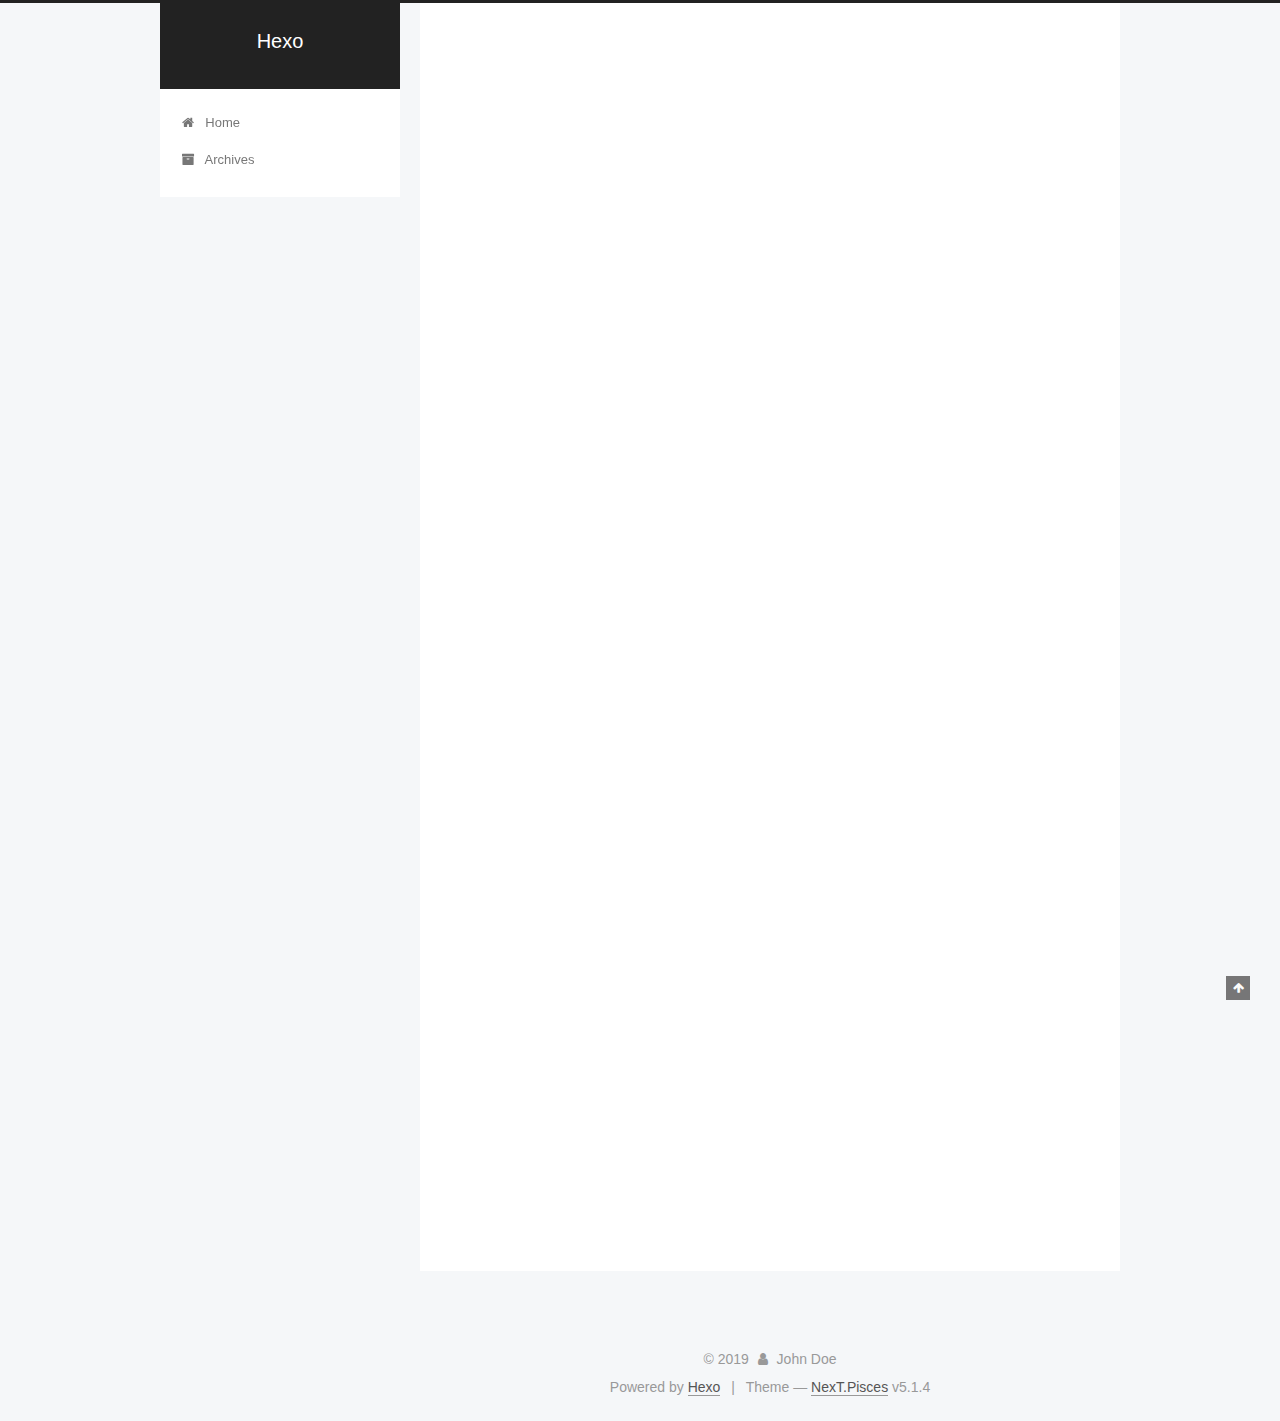
==== commit dc0844e1: "Site updated: 2019-10-30 20:26:12" ====
--- a/index.html
+++ b/index.html
@@ -1,227 +1,745 @@
 <!DOCTYPE html>
-<html>
+
+
+
+  
+
+
+<html class="theme-next pisces use-motion" lang="en">
 <head>
-  <meta charset="utf-8">
-  
-
-  
-  <title>Hexo</title>
-  <meta name="viewport" content="width=device-width, initial-scale=1, maximum-scale=1">
-  <meta property="og:type" content="website">
+  <meta charset="UTF-8"/>
+<meta http-equiv="X-UA-Compatible" content="IE=edge" />
+<meta name="viewport" content="width=device-width, initial-scale=1, maximum-scale=1"/>
+<meta name="theme-color" content="#222">
+
+
+
+
+
+
+
+
+
+<meta http-equiv="Cache-Control" content="no-transform" />
+<meta http-equiv="Cache-Control" content="no-siteapp" />
+
+
+
+
+
+
+
+
+
+
+
+
+
+
+
+
+  
+  
+  <link href="/lib/fancybox/source/jquery.fancybox.css?v=2.1.5" rel="stylesheet" type="text/css" />
+
+
+
+
+
+
+
+<link href="/lib/font-awesome/css/font-awesome.min.css?v=4.6.2" rel="stylesheet" type="text/css" />
+
+<link href="/css/main.css?v=5.1.4" rel="stylesheet" type="text/css" />
+
+
+  <link rel="apple-touch-icon" sizes="180x180" href="/images/apple-touch-icon-next.png?v=5.1.4">
+
+
+  <link rel="icon" type="image/png" sizes="32x32" href="/images/favicon-32x32-next.png?v=5.1.4">
+
+
+  <link rel="icon" type="image/png" sizes="16x16" href="/images/favicon-16x16-next.png?v=5.1.4">
+
+
+  <link rel="mask-icon" href="/images/logo.svg?v=5.1.4" color="#222">
+
+
+
+
+
+  <meta name="keywords" content="Hexo, NexT" />
+
+
+
+
+
+
+
+
+
+
+<meta property="og:type" content="website">
 <meta property="og:title" content="Hexo">
 <meta property="og:url" content="http:&#x2F;&#x2F;yoursite.com&#x2F;index.html">
 <meta property="og:site_name" content="Hexo">
 <meta property="og:locale" content="en">
 <meta name="twitter:card" content="summary">
-  
-    <link rel="alternate" href="/atom.xml" title="Hexo" type="application/atom+xml">
-  
-  
-    <link rel="icon" href="/favicon.png">
-  
-  
-    <link href="//fonts.googleapis.com/css?family=Source+Code+Pro" rel="stylesheet" type="text/css">
-  
-  <link rel="stylesheet" href="/css/style.css">
+
+
+
+<script type="text/javascript" id="hexo.configurations">
+  var NexT = window.NexT || {};
+  var CONFIG = {
+    root: '/',
+    scheme: 'Pisces',
+    version: '5.1.4',
+    sidebar: {"position":"left","display":"post","offset":12,"b2t":false,"scrollpercent":false,"onmobile":false},
+    fancybox: true,
+    tabs: true,
+    motion: {"enable":true,"async":false,"transition":{"post_block":"fadeIn","post_header":"slideDownIn","post_body":"slideDownIn","coll_header":"slideLeftIn","sidebar":"slideUpIn"}},
+    duoshuo: {
+      userId: '0',
+      author: 'Author'
+    },
+    algolia: {
+      applicationID: '',
+      apiKey: '',
+      indexName: '',
+      hits: {"per_page":10},
+      labels: {"input_placeholder":"Search for Posts","hits_empty":"We didn't find any results for the search: ${query}","hits_stats":"${hits} results found in ${time} ms"}
+    }
+  };
+</script>
+
+
+
+  <link rel="canonical" href="http://yoursite.com/"/>
+
+
+
+
+
+  <title>Hexo</title>
+  
+
+
+
+
+
+
+
+
 </head>
 
-<body>
-  <div id="container">
-    <div id="wrap">
-      <header id="header">
-  <div id="banner"></div>
-  <div id="header-outer" class="outer">
-    <div id="header-title" class="inner">
-      <h1 id="logo-wrap">
-        <a href="/" id="logo">Hexo</a>
-      </h1>
-      
+<body itemscope itemtype="http://schema.org/WebPage" lang="en">
+
+  
+  
+    
+  
+
+  <div class="container sidebar-position-left 
+  page-home">
+    <div class="headband"></div>
+
+    <header id="header" class="header" itemscope itemtype="http://schema.org/WPHeader">
+      <div class="header-inner"><div class="site-brand-wrapper">
+  <div class="site-meta ">
+    
+
+    <div class="custom-logo-site-title">
+      <a href="/"  class="brand" rel="start">
+        <span class="logo-line-before"><i></i></span>
+        <span class="site-title">Hexo</span>
+        <span class="logo-line-after"><i></i></span>
+      </a>
     </div>
-    <div id="header-inner" class="inner">
-      <nav id="main-nav">
-        <a id="main-nav-toggle" class="nav-icon"></a>
-        
-          <a class="main-nav-link" href="/">Home</a>
-        
-          <a class="main-nav-link" href="/archives">Archives</a>
-        
-      </nav>
-      <nav id="sub-nav">
-        
-          <a id="nav-rss-link" class="nav-icon" href="/atom.xml" title="RSS Feed"></a>
-        
-        <a id="nav-search-btn" class="nav-icon" title="Search"></a>
-      </nav>
-      <div id="search-form-wrap">
-        <form action="//google.com/search" method="get" accept-charset="UTF-8" class="search-form"><input type="search" name="q" class="search-form-input" placeholder="Search"><button type="submit" class="search-form-submit">&#xF002;</button><input type="hidden" name="sitesearch" value="http://yoursite.com"></form>
-      </div>
+      
+        <p class="site-subtitle"></p>
+      
+  </div>
+
+  <div class="site-nav-toggle">
+    <button>
+      <span class="btn-bar"></span>
+      <span class="btn-bar"></span>
+      <span class="btn-bar"></span>
+    </button>
+  </div>
+</div>
+
+<nav class="site-nav">
+  
+
+  
+    <ul id="menu" class="menu">
+      
+        
+        <li class="menu-item menu-item-home">
+          <a href="/%20" rel="section">
+            
+              <i class="menu-item-icon fa fa-fw fa-home"></i> <br />
+            
+            Home
+          </a>
+        </li>
+      
+        
+        <li class="menu-item menu-item-archives">
+          <a href="/archives/%20" rel="section">
+            
+              <i class="menu-item-icon fa fa-fw fa-archive"></i> <br />
+            
+            Archives
+          </a>
+        </li>
+      
+
+      
+    </ul>
+  
+
+  
+</nav>
+
+
+
+ </div>
+    </header>
+
+    <main id="main" class="main">
+      <div class="main-inner">
+        <div class="content-wrap">
+          <div id="content" class="content">
+            
+  <section id="posts" class="posts-expand">
+    
+      
+
+  
+
+  
+  
+  
+
+  <article class="post post-type-normal" itemscope itemtype="http://schema.org/Article">
+  
+  
+  
+  <div class="post-block">
+    <link itemprop="mainEntityOfPage" href="http://yoursite.com/2019/10/29/test-my-site/">
+
+    <span hidden itemprop="author" itemscope itemtype="http://schema.org/Person">
+      <meta itemprop="name" content="John Doe">
+      <meta itemprop="description" content="">
+      <meta itemprop="image" content="/images/avatar.gif">
+    </span>
+
+    <span hidden itemprop="publisher" itemscope itemtype="http://schema.org/Organization">
+      <meta itemprop="name" content="Hexo">
+    </span>
+
+    
+      <header class="post-header">
+
+        
+        
+          <h1 class="post-title" itemprop="name headline">
+                
+                <a class="post-title-link" href="/2019/10/29/test-my-site/" itemprop="url">test_my_site</a></h1>
+        
+
+        <div class="post-meta">
+          <span class="post-time">
+            
+              <span class="post-meta-item-icon">
+                <i class="fa fa-calendar-o"></i>
+              </span>
+              
+                <span class="post-meta-item-text">Posted on</span>
+              
+              <time title="Post created" itemprop="dateCreated datePublished" datetime="2019-10-29T23:21:54+08:00">
+                2019-10-29
+              </time>
+            
+
+            
+
+            
+          </span>
+
+          
+
+          
+            
+          
+
+          
+          
+
+          
+
+          
+
+          
+
+        </div>
+      </header>
+    
+
+    
+    
+    
+    <div class="post-body" itemprop="articleBody">
+
+      
+      
+
+      
+        
+          
+            
+          
+        
+      
+    </div>
+    
+    
+    
+
+    
+
+    
+
+    
+
+    <footer class="post-footer">
+      
+
+      
+
+      
+
+      
+      
+        <div class="post-eof"></div>
+      
+    </footer>
+  </div>
+  
+  
+  
+  </article>
+
+
+    
+      
+
+  
+
+  
+  
+  
+
+  <article class="post post-type-normal" itemscope itemtype="http://schema.org/Article">
+  
+  
+  
+  <div class="post-block">
+    <link itemprop="mainEntityOfPage" href="http://yoursite.com/2019/10/29/hello-world/">
+
+    <span hidden itemprop="author" itemscope itemtype="http://schema.org/Person">
+      <meta itemprop="name" content="John Doe">
+      <meta itemprop="description" content="">
+      <meta itemprop="image" content="/images/avatar.gif">
+    </span>
+
+    <span hidden itemprop="publisher" itemscope itemtype="http://schema.org/Organization">
+      <meta itemprop="name" content="Hexo">
+    </span>
+
+    
+      <header class="post-header">
+
+        
+        
+          <h1 class="post-title" itemprop="name headline">
+                
+                <a class="post-title-link" href="/2019/10/29/hello-world/" itemprop="url">Hello World</a></h1>
+        
+
+        <div class="post-meta">
+          <span class="post-time">
+            
+              <span class="post-meta-item-icon">
+                <i class="fa fa-calendar-o"></i>
+              </span>
+              
+                <span class="post-meta-item-text">Posted on</span>
+              
+              <time title="Post created" itemprop="dateCreated datePublished" datetime="2019-10-29T23:20:58+08:00">
+                2019-10-29
+              </time>
+            
+
+            
+
+            
+          </span>
+
+          
+
+          
+            
+          
+
+          
+          
+
+          
+
+          
+
+          
+
+        </div>
+      </header>
+    
+
+    
+    
+    
+    <div class="post-body" itemprop="articleBody">
+
+      
+      
+
+      
+        
+          
+            <p>Welcome to <a href="https://hexo.io/" target="_blank" rel="noopener">Hexo</a>! This is your very first post. Check <a href="https://hexo.io/docs/" target="_blank" rel="noopener">documentation</a> for more info. If you get any problems when using Hexo, you can find the answer in <a href="https://hexo.io/docs/troubleshooting.html" target="_blank" rel="noopener">troubleshooting</a> or you can ask me on <a href="https://github.com/hexojs/hexo/issues" target="_blank" rel="noopener">GitHub</a>.</p>
+<h2 id="Quick-Start"><a href="#Quick-Start" class="headerlink" title="Quick Start"></a>Quick Start</h2><h3 id="Create-a-new-post"><a href="#Create-a-new-post" class="headerlink" title="Create a new post"></a>Create a new post</h3><figure class="highlight bash"><table><tr><td class="gutter"><pre><span class="line">1</span><br></pre></td><td class="code"><pre><span class="line">$ hexo new <span class="string">"My New Post"</span></span><br></pre></td></tr></table></figure>
+
+<p>More info: <a href="https://hexo.io/docs/writing.html" target="_blank" rel="noopener">Writing</a></p>
+<h3 id="Run-server"><a href="#Run-server" class="headerlink" title="Run server"></a>Run server</h3><figure class="highlight bash"><table><tr><td class="gutter"><pre><span class="line">1</span><br></pre></td><td class="code"><pre><span class="line">$ hexo server</span><br></pre></td></tr></table></figure>
+
+<p>More info: <a href="https://hexo.io/docs/server.html" target="_blank" rel="noopener">Server</a></p>
+<h3 id="Generate-static-files"><a href="#Generate-static-files" class="headerlink" title="Generate static files"></a>Generate static files</h3><figure class="highlight bash"><table><tr><td class="gutter"><pre><span class="line">1</span><br></pre></td><td class="code"><pre><span class="line">$ hexo generate</span><br></pre></td></tr></table></figure>
+
+<p>More info: <a href="https://hexo.io/docs/generating.html" target="_blank" rel="noopener">Generating</a></p>
+<h3 id="Deploy-to-remote-sites"><a href="#Deploy-to-remote-sites" class="headerlink" title="Deploy to remote sites"></a>Deploy to remote sites</h3><figure class="highlight bash"><table><tr><td class="gutter"><pre><span class="line">1</span><br></pre></td><td class="code"><pre><span class="line">$ hexo deploy</span><br></pre></td></tr></table></figure>
+
+<p>More info: <a href="https://hexo.io/docs/deployment.html" target="_blank" rel="noopener">Deployment</a></p>
+
+          
+        
+      
+    </div>
+    
+    
+    
+
+    
+
+    
+
+    
+
+    <footer class="post-footer">
+      
+
+      
+
+      
+
+      
+      
+        <div class="post-eof"></div>
+      
+    </footer>
+  </div>
+  
+  
+  
+  </article>
+
+
+    
+  </section>
+
+  
+
+
+          </div>
+          
+
+
+          
+
+        </div>
+        
+          
+  
+  <div class="sidebar-toggle">
+    <div class="sidebar-toggle-line-wrap">
+      <span class="sidebar-toggle-line sidebar-toggle-line-first"></span>
+      <span class="sidebar-toggle-line sidebar-toggle-line-middle"></span>
+      <span class="sidebar-toggle-line sidebar-toggle-line-last"></span>
     </div>
   </div>
-</header>
-      <div class="outer">
-        <section id="main">
-  
-    <article id="post-test-my-site" class="article article-type-post" itemscope itemprop="blogPost">
-  <div class="article-meta">
-    <a href="/2019/10/29/test-my-site/" class="article-date">
-  <time datetime="2019-10-29T15:21:54.000Z" itemprop="datePublished">2019-10-29</time>
-</a>
-    
+
+  <aside id="sidebar" class="sidebar">
+    
+    <div class="sidebar-inner">
+
+      
+
+      
+
+      <section class="site-overview-wrap sidebar-panel sidebar-panel-active">
+        <div class="site-overview">
+          <div class="site-author motion-element" itemprop="author" itemscope itemtype="http://schema.org/Person">
+            
+              <p class="site-author-name" itemprop="name">John Doe</p>
+              <p class="site-description motion-element" itemprop="description"></p>
+          </div>
+
+          <nav class="site-state motion-element">
+
+            
+              <div class="site-state-item site-state-posts">
+              
+                <a href="/archives/%20%7C%7C%20archive">
+              
+                  <span class="site-state-item-count">2</span>
+                  <span class="site-state-item-name">posts</span>
+                </a>
+              </div>
+            
+
+            
+
+            
+
+          </nav>
+
+          
+
+          
+
+          
+          
+
+          
+          
+
+          
+
+        </div>
+      </section>
+
+      
+
+      
+
+    </div>
+  </aside>
+
+
+        
+      </div>
+    </main>
+
+    <footer id="footer" class="footer">
+      <div class="footer-inner">
+        <div class="copyright">&copy; <span itemprop="copyrightYear">2019</span>
+  <span class="with-love">
+    <i class="fa fa-user"></i>
+  </span>
+  <span class="author" itemprop="copyrightHolder">John Doe</span>
+
+  
+</div>
+
+
+  <div class="powered-by">Powered by <a class="theme-link" target="_blank" href="https://hexo.io">Hexo</a></div>
+
+
+
+  <span class="post-meta-divider">|</span>
+
+
+
+  <div class="theme-info">Theme &mdash; <a class="theme-link" target="_blank" href="https://github.com/iissnan/hexo-theme-next">NexT.Pisces</a> v5.1.4</div>
+
+
+
+
+        
+
+
+
+
+
+
+
+        
+      </div>
+    </footer>
+
+    
+      <div class="back-to-top">
+        <i class="fa fa-arrow-up"></i>
+        
+      </div>
+    
+
+    
+
   </div>
-  <div class="article-inner">
-    
-    
-      <header class="article-header">
-        
-  
-    <h1 itemprop="name">
-      <a class="article-title" href="/2019/10/29/test-my-site/">test_my_site</a>
-    </h1>
-  
-
-      </header>
-    
-    <div class="article-entry" itemprop="articleBody">
-      
-        
-      
-    </div>
-    <footer class="article-footer">
-      <a data-url="http://yoursite.com/2019/10/29/test-my-site/" data-id="ck2c0nzty000080w1bi383nvh" class="article-share-link">Share</a>
-      
-      
-    </footer>
-  </div>
-  
-</article>
-
-
-  
-    <article id="post-hello-world" class="article article-type-post" itemscope itemprop="blogPost">
-  <div class="article-meta">
-    <a href="/2019/10/29/hello-world/" class="article-date">
-  <time datetime="2019-10-29T15:20:58.000Z" itemprop="datePublished">2019-10-29</time>
-</a>
-    
-  </div>
-  <div class="article-inner">
-    
-    
-      <header class="article-header">
-        
-  
-    <h1 itemprop="name">
-      <a class="article-title" href="/2019/10/29/hello-world/">Hello World</a>
-    </h1>
-  
-
-      </header>
-    
-    <div class="article-entry" itemprop="articleBody">
-      
-        <p>Welcome to <a href="https://hexo.io/" target="_blank" rel="noopener">Hexo</a>! This is your very first post. Check <a href="https://hexo.io/docs/" target="_blank" rel="noopener">documentation</a> for more info. If you get any problems when using Hexo, you can find the answer in <a href="https://hexo.io/docs/troubleshooting.html" target="_blank" rel="noopener">troubleshooting</a> or you can ask me on <a href="https://github.com/hexojs/hexo/issues" target="_blank" rel="noopener">GitHub</a>.</p>
-<h2 id="Quick-Start"><a href="#Quick-Start" class="headerlink" title="Quick Start"></a>Quick Start</h2><h3 id="Create-a-new-post"><a href="#Create-a-new-post" class="headerlink" title="Create a new post"></a>Create a new post</h3><figure class="highlight bash"><table><tr><td class="gutter"><pre><span class="line">1</span><br></pre></td><td class="code"><pre><span class="line">$ hexo new <span class="string">"My New Post"</span></span><br></pre></td></tr></table></figure>
-
-<p>More info: <a href="https://hexo.io/docs/writing.html" target="_blank" rel="noopener">Writing</a></p>
-<h3 id="Run-server"><a href="#Run-server" class="headerlink" title="Run server"></a>Run server</h3><figure class="highlight bash"><table><tr><td class="gutter"><pre><span class="line">1</span><br></pre></td><td class="code"><pre><span class="line">$ hexo server</span><br></pre></td></tr></table></figure>
-
-<p>More info: <a href="https://hexo.io/docs/server.html" target="_blank" rel="noopener">Server</a></p>
-<h3 id="Generate-static-files"><a href="#Generate-static-files" class="headerlink" title="Generate static files"></a>Generate static files</h3><figure class="highlight bash"><table><tr><td class="gutter"><pre><span class="line">1</span><br></pre></td><td class="code"><pre><span class="line">$ hexo generate</span><br></pre></td></tr></table></figure>
-
-<p>More info: <a href="https://hexo.io/docs/generating.html" target="_blank" rel="noopener">Generating</a></p>
-<h3 id="Deploy-to-remote-sites"><a href="#Deploy-to-remote-sites" class="headerlink" title="Deploy to remote sites"></a>Deploy to remote sites</h3><figure class="highlight bash"><table><tr><td class="gutter"><pre><span class="line">1</span><br></pre></td><td class="code"><pre><span class="line">$ hexo deploy</span><br></pre></td></tr></table></figure>
-
-<p>More info: <a href="https://hexo.io/docs/deployment.html" target="_blank" rel="noopener">Deployment</a></p>
-
-      
-    </div>
-    <footer class="article-footer">
-      <a data-url="http://yoursite.com/2019/10/29/hello-world/" data-id="ck2c0nzu4000180w1avov71rj" class="article-share-link">Share</a>
-      
-      
-    </footer>
-  </div>
-  
-</article>
-
-
-  
-
-
-</section>
-        
-          <aside id="sidebar">
-  
-    
-
-  
-    
-
-  
-    
-  
-    
-  <div class="widget-wrap">
-    <h3 class="widget-title">Archives</h3>
-    <div class="widget">
-      <ul class="archive-list"><li class="archive-list-item"><a class="archive-list-link" href="/archives/2019/10/">October 2019</a></li></ul>
-    </div>
-  </div>
-
-
-  
-    
-  <div class="widget-wrap">
-    <h3 class="widget-title">Recent Posts</h3>
-    <div class="widget">
-      <ul>
-        
-          <li>
-            <a href="/2019/10/29/test-my-site/">test_my_site</a>
-          </li>
-        
-          <li>
-            <a href="/2019/10/29/hello-world/">Hello World</a>
-          </li>
-        
-      </ul>
-    </div>
-  </div>
-
-  
-</aside>
-        
-      </div>
-      <footer id="footer">
-  
-  <div class="outer">
-    <div id="footer-info" class="inner">
-      &copy; 2019 John Doe<br>
-      Powered by <a href="http://hexo.io/" target="_blank">Hexo</a>
-    </div>
-  </div>
-</footer>
-    </div>
-    <nav id="mobile-nav">
-  
-    <a href="/" class="mobile-nav-link">Home</a>
-  
-    <a href="/archives" class="mobile-nav-link">Archives</a>
-  
-</nav>
-    
-
-<script src="//ajax.googleapis.com/ajax/libs/jquery/2.0.3/jquery.min.js"></script>
-
-
-  <link rel="stylesheet" href="/fancybox/jquery.fancybox.css">
-  <script src="/fancybox/jquery.fancybox.pack.js"></script>
-
-
-<script src="/js/script.js"></script>
-
-
-
-  </div>
+
+  
+
+<script type="text/javascript">
+  if (Object.prototype.toString.call(window.Promise) !== '[object Function]') {
+    window.Promise = null;
+  }
+</script>
+
+
+
+
+
+
+
+
+
+  
+
+
+
+
+
+
+
+
+
+
+
+
+  
+  
+    <script type="text/javascript" src="/lib/jquery/index.js?v=2.1.3"></script>
+  
+
+  
+  
+    <script type="text/javascript" src="/lib/fastclick/lib/fastclick.min.js?v=1.0.6"></script>
+  
+
+  
+  
+    <script type="text/javascript" src="/lib/jquery_lazyload/jquery.lazyload.js?v=1.9.7"></script>
+  
+
+  
+  
+    <script type="text/javascript" src="/lib/velocity/velocity.min.js?v=1.2.1"></script>
+  
+
+  
+  
+    <script type="text/javascript" src="/lib/velocity/velocity.ui.min.js?v=1.2.1"></script>
+  
+
+  
+  
+    <script type="text/javascript" src="/lib/fancybox/source/jquery.fancybox.pack.js?v=2.1.5"></script>
+  
+
+
+  
+
+
+  <script type="text/javascript" src="/js/src/utils.js?v=5.1.4"></script>
+
+  <script type="text/javascript" src="/js/src/motion.js?v=5.1.4"></script>
+
+
+
+  
+  
+
+
+  <script type="text/javascript" src="/js/src/affix.js?v=5.1.4"></script>
+
+  <script type="text/javascript" src="/js/src/schemes/pisces.js?v=5.1.4"></script>
+
+
+
+  
+
+  
+
+
+  <script type="text/javascript" src="/js/src/bootstrap.js?v=5.1.4"></script>
+
+
+
+  
+
+
+  
+
+
+
+
+	
+
+
+
+
+
+  
+
+
+
+
+
+  
+
+
+
+
+
+
+
+
+
+
+
+
+  
+
+
+
+
+
+  
+
+  
+
+  
+
+  
+  
+
+  
+
+  
+
+  
+
 </body>
-</html>+</html>
--- a/css/main.css
+++ b/css/main.css
@@ -0,0 +1,2993 @@
+/* normalize.css v3.0.2 | MIT License | git.io/normalize */
+html {
+  font-family: sans-serif; /* 1 */
+  -ms-text-size-adjust: 100%; /* 2 */
+  -webkit-text-size-adjust: 100%; /* 2 */
+}
+body {
+  margin: 0;
+}
+article,
+aside,
+details,
+figcaption,
+figure,
+footer,
+header,
+hgroup,
+main,
+menu,
+nav,
+section,
+summary {
+  display: block;
+}
+audio,
+canvas,
+progress,
+video {
+  display: inline-block; /* 1 */
+  vertical-align: baseline; /* 2 */
+}
+audio:not([controls]) {
+  display: none;
+  height: 0;
+}
+[hidden],
+template {
+  display: none;
+}
+a {
+  background-color: transparent;
+}
+a:active,
+a:hover {
+  outline: 0;
+}
+abbr[title] {
+  border-bottom: 1px dotted;
+}
+b,
+strong {
+  font-weight: bold;
+}
+dfn {
+  font-style: italic;
+}
+h1 {
+  font-size: 2em;
+  margin: 0.67em 0;
+}
+mark {
+  background: #ff0;
+  color: #000;
+}
+small {
+  font-size: 80%;
+}
+sub,
+sup {
+  font-size: 75%;
+  line-height: 0;
+  position: relative;
+  vertical-align: baseline;
+}
+sup {
+  top: -0.5em;
+}
+sub {
+  bottom: -0.25em;
+}
+img {
+  border: 0;
+}
+svg:not(:root) {
+  overflow: hidden;
+}
+figure {
+  margin: 1em 40px;
+}
+hr {
+  -moz-box-sizing: content-box;
+  box-sizing: content-box;
+  height: 0;
+}
+pre {
+  overflow: auto;
+}
+code,
+kbd,
+pre,
+samp {
+  font-family: monospace, monospace;
+  font-size: 1em;
+}
+button,
+input,
+optgroup,
+select,
+textarea {
+  color: inherit; /* 1 */
+  font: inherit; /* 2 */
+  margin: 0; /* 3 */
+}
+button {
+  overflow: visible;
+}
+button,
+select {
+  text-transform: none;
+}
+button,
+html input[type="button"],
+input[type="reset"],
+input[type="submit"] {
+  -webkit-appearance: button; /* 2 */
+  cursor: pointer; /* 3 */
+}
+button[disabled],
+html input[disabled] {
+  cursor: default;
+}
+button::-moz-focus-inner,
+input::-moz-focus-inner {
+  border: 0;
+  padding: 0;
+}
+input {
+  line-height: normal;
+}
+input[type="checkbox"],
+input[type="radio"] {
+  box-sizing: border-box; /* 1 */
+  padding: 0; /* 2 */
+}
+input[type="number"]::-webkit-inner-spin-button,
+input[type="number"]::-webkit-outer-spin-button {
+  height: auto;
+}
+input[type="search"] {
+  -webkit-appearance: textfield; /* 1 */
+  -moz-box-sizing: content-box;
+  -webkit-box-sizing: content-box; /* 2 */
+  box-sizing: content-box;
+}
+input[type="search"]::-webkit-search-cancel-button,
+input[type="search"]::-webkit-search-decoration {
+  -webkit-appearance: none;
+}
+fieldset {
+  border: 1px solid #c0c0c0;
+  margin: 0 2px;
+  padding: 0.35em 0.625em 0.75em;
+}
+legend {
+  border: 0; /* 1 */
+  padding: 0; /* 2 */
+}
+textarea {
+  overflow: auto;
+}
+optgroup {
+  font-weight: bold;
+}
+table {
+  border-collapse: collapse;
+  border-spacing: 0;
+}
+td,
+th {
+  padding: 0;
+}
+::selection {
+  background: #262a30;
+  color: #fff;
+}
+body {
+  position: relative;
+  font-family: 'Lato', "PingFang SC", "Microsoft YaHei", sans-serif;
+  font-size: 14px;
+  line-height: 2;
+  color: #555;
+  background: #f5f7f9;
+}
+@media (max-width: 767px) {
+  body {
+    padding-right: 0 !important;
+  }
+}
+@media (min-width: 768px) and (max-width: 991px) {
+  body {
+    padding-right: 0 !important;
+  }
+}
+@media (min-width: 1600px) {
+  body {
+    font-size: 16px;
+  }
+}
+h1,
+h2,
+h3,
+h4,
+h5,
+h6 {
+  margin: 0;
+  padding: 0;
+  font-weight: bold;
+  line-height: 1.5;
+  font-family: 'Lato', "PingFang SC", "Microsoft YaHei", sans-serif;
+}
+h2,
+h3,
+h4,
+h5,
+h6 {
+  margin: 20px 0 15px;
+}
+h1 {
+  font-size: 22px;
+}
+@media (max-width: 767px) {
+  h1 {
+    font-size: 18px;
+  }
+}
+h2 {
+  font-size: 20px;
+}
+@media (max-width: 767px) {
+  h2 {
+    font-size: 16px;
+  }
+}
+h3 {
+  font-size: 18px;
+}
+@media (max-width: 767px) {
+  h3 {
+    font-size: 14px;
+  }
+}
+h4 {
+  font-size: 16px;
+}
+@media (max-width: 767px) {
+  h4 {
+    font-size: 12px;
+  }
+}
+h5 {
+  font-size: 14px;
+}
+@media (max-width: 767px) {
+  h5 {
+    font-size: 10px;
+  }
+}
+h6 {
+  font-size: 12px;
+}
+@media (max-width: 767px) {
+  h6 {
+    font-size: 8px;
+  }
+}
+p {
+  margin: 0 0 20px 0;
+}
+a {
+  color: #555;
+  text-decoration: none;
+  outline: none;
+  border-bottom: 1px solid #999;
+  word-wrap: break-word;
+}
+a:hover {
+  color: #222;
+  border-bottom-color: #222;
+}
+blockquote {
+  margin: 0;
+  padding: 0;
+}
+img {
+  display: block;
+  margin: auto;
+  max-width: 100%;
+  height: auto;
+}
+hr {
+  margin: 40px 0;
+  height: 3px;
+  border: none;
+  background-color: #ddd;
+  background-image: repeating-linear-gradient(-45deg, #fff, #fff 4px, transparent 4px, transparent 8px);
+}
+blockquote {
+  padding: 0 15px;
+  color: #666;
+  border-left: 4px solid #ddd;
+}
+blockquote cite::before {
+  content: "-";
+  padding: 0 5px;
+}
+dt {
+  font-weight: 700;
+}
+dd {
+  margin: 0;
+  padding: 0;
+}
+kbd {
+  border: 1px solid #ccc;
+  border-radius: 0.2em;
+  box-shadow: 0.1em 0.1em 0.2em rgba(0,0,0,0.1);
+  background-color: #f9f9f9;
+  font-family: inherit;
+  background-image: -webkit-linear-gradient(top, #eee, #fff, #eee);
+  padding: 0.1em 0.3em;
+  white-space: nowrap;
+}
+.text-left {
+  text-align: left;
+}
+.text-center {
+  text-align: center;
+}
+.text-right {
+  text-align: right;
+}
+.text-justify {
+  text-align: justify;
+}
+.text-nowrap {
+  white-space: nowrap;
+}
+.text-lowercase {
+  text-transform: lowercase;
+}
+.text-uppercase {
+  text-transform: uppercase;
+}
+.text-capitalize {
+  text-transform: capitalize;
+}
+.center-block {
+  display: block;
+  margin-left: auto;
+  margin-right: auto;
+}
+.clearfix:before,
+.clearfix:after {
+  content: " ";
+  display: table;
+}
+.clearfix:after {
+  clear: both;
+}
+.pullquote {
+  width: 45%;
+}
+.pullquote.left {
+  float: left;
+  margin-left: 5px;
+  margin-right: 10px;
+}
+.pullquote.right {
+  float: right;
+  margin-left: 10px;
+  margin-right: 5px;
+}
+.affix.affix.affix {
+  position: fixed;
+}
+.translation {
+  margin-top: -20px;
+  font-size: 14px;
+  color: #999;
+}
+.scrollbar-measure {
+  width: 100px;
+  height: 100px;
+  overflow: scroll;
+  position: absolute;
+  top: -9999px;
+}
+.use-motion .motion-element {
+  opacity: 0;
+}
+table {
+  margin: 20px 0;
+  width: 100%;
+  border-collapse: collapse;
+  border-spacing: 0;
+  border: 1px solid #ddd;
+  font-size: 14px;
+  table-layout: fixed;
+  word-wrap: break-all;
+}
+table>tbody>tr:nth-of-type(odd) {
+  background-color: #f9f9f9;
+}
+table>tbody>tr:hover {
+  background-color: #f5f5f5;
+}
+caption,
+th,
+td {
+  padding: 8px;
+  text-align: left;
+  vertical-align: middle;
+  font-weight: normal;
+}
+th,
+td {
+  border-bottom: 3px solid #ddd;
+  border-right: 1px solid #eee;
+}
+th {
+  padding-bottom: 10px;
+  font-weight: 700;
+}
+td {
+  border-bottom-width: 1px;
+}
+html,
+body {
+  height: 100%;
+}
+.container {
+  position: relative;
+  min-height: 100%;
+}
+.header-inner {
+  margin: 0 auto;
+  padding: 100px 0 70px;
+  width: 700px;
+}
+@media (min-width: 1600px) {
+  .container .header-inner {
+    width: 900px;
+  }
+}
+.main {
+  padding-bottom: 150px;
+}
+.main-inner {
+  margin: 0 auto;
+  width: 700px;
+}
+@media (min-width: 1600px) {
+  .container .main-inner {
+    width: 900px;
+  }
+}
+.footer {
+  position: absolute;
+  left: 0;
+  bottom: 0;
+  width: 100%;
+  min-height: 50px;
+}
+.footer-inner {
+  box-sizing: border-box;
+  margin: 20px auto;
+  width: 700px;
+}
+@media (min-width: 1600px) {
+  .container .footer-inner {
+    width: 900px;
+  }
+}
+pre,
+.highlight {
+  overflow: auto;
+  margin: 20px 0;
+  padding: 0;
+  font-size: 13px;
+  color: #4d4d4c;
+  background: #f7f7f7;
+  line-height: 1.6;
+}
+pre,
+code {
+  font-family: consolas, Menlo, "PingFang SC", "Microsoft YaHei", monospace;
+}
+code {
+  padding: 2px 4px;
+  word-wrap: break-word;
+  color: #555;
+  background: #eee;
+  border-radius: 3px;
+  font-size: 13px;
+}
+pre {
+  padding: 10px;
+}
+pre code {
+  padding: 0;
+  color: #4d4d4c;
+  background: none;
+  text-shadow: none;
+}
+.highlight {
+  border-radius: 1px;
+}
+.highlight pre {
+  border: none;
+  margin: 0;
+  padding: 10px 0;
+}
+.highlight table {
+  margin: 0;
+  width: auto;
+  border: none;
+}
+.highlight td {
+  border: none;
+  padding: 0;
+}
+.highlight figcaption {
+  font-size: 1em;
+  color: #4d4d4c;
+  line-height: 1em;
+  margin-bottom: 1em;
+}
+.highlight figcaption:before,
+.highlight figcaption:after {
+  content: " ";
+  display: table;
+}
+.highlight figcaption:after {
+  clear: both;
+}
+.highlight figcaption a {
+  float: right;
+  color: #4d4d4c;
+}
+.highlight figcaption a:hover {
+  border-bottom-color: #4d4d4c;
+}
+.highlight .gutter pre {
+  padding-left: 10px;
+  padding-right: 10px;
+  color: #869194;
+  text-align: right;
+  background-color: #eff2f3;
+}
+.highlight .code pre {
+  width: 100%;
+  padding-left: 10px;
+  padding-right: 10px;
+  background-color: #f7f7f7;
+}
+.highlight .line {
+  height: 20px;
+}
+.gutter {
+  -webkit-user-select: none;
+  -moz-user-select: none;
+  -ms-user-select: none;
+  user-select: none;
+}
+.gist table {
+  width: auto;
+}
+.gist table td {
+  border: none;
+}
+pre .deletion {
+  background: #fdd;
+}
+pre .addition {
+  background: #dfd;
+}
+pre .meta {
+  color: #8959a8;
+}
+pre .comment {
+  color: #8e908c;
+}
+pre .variable,
+pre .attribute,
+pre .tag,
+pre .regexp,
+pre .ruby .constant,
+pre .xml .tag .title,
+pre .xml .pi,
+pre .xml .doctype,
+pre .html .doctype,
+pre .css .id,
+pre .css .class,
+pre .css .pseudo {
+  color: #c82829;
+}
+pre .number,
+pre .preprocessor,
+pre .built_in,
+pre .literal,
+pre .params,
+pre .constant,
+pre .command {
+  color: #f5871f;
+}
+pre .ruby .class .title,
+pre .css .rules .attribute,
+pre .string,
+pre .value,
+pre .inheritance,
+pre .header,
+pre .ruby .symbol,
+pre .xml .cdata,
+pre .special,
+pre .number,
+pre .formula {
+  color: #718c00;
+}
+pre .title,
+pre .css .hexcolor {
+  color: #3e999f;
+}
+pre .function,
+pre .python .decorator,
+pre .python .title,
+pre .ruby .function .title,
+pre .ruby .title .keyword,
+pre .perl .sub,
+pre .javascript .title,
+pre .coffeescript .title {
+  color: #4271ae;
+}
+pre .keyword,
+pre .javascript .function {
+  color: #8959a8;
+}
+.full-image.full-image.full-image.full-image {
+  border: none;
+  max-width: 100%;
+  width: auto;
+  margin: 20px auto 25px;
+}
+@media (min-width: 992px) {
+  .full-image.full-image.full-image.full-image {
+    max-width: none;
+    width: 118%;
+    margin: 0 -9%;
+  }
+}
+.blockquote-center,
+.page-home .post-type-quote blockquote,
+.page-post-detail .post-type-quote blockquote {
+  position: relative;
+  margin: 40px 0;
+  padding: 0;
+  border-left: none;
+  text-align: center;
+}
+.blockquote-center::before,
+.page-home .post-type-quote blockquote::before,
+.page-post-detail .post-type-quote blockquote::before,
+.blockquote-center::after,
+.page-home .post-type-quote blockquote::after,
+.page-post-detail .post-type-quote blockquote::after {
+  position: absolute;
+  content: ' ';
+  display: block;
+  width: 100%;
+  height: 24px;
+  opacity: 0.2;
+  background-repeat: no-repeat;
+  background-position: 0 -6px;
+  background-size: 22px 22px;
+}
+.blockquote-center::before,
+.page-home .post-type-quote blockquote::before,
+.page-post-detail .post-type-quote blockquote::before {
+  top: -20px;
+  background-image: url("../images/quote-l.svg");
+  border-top: 1px solid #ccc;
+}
+.blockquote-center::after,
+.page-home .post-type-quote blockquote::after,
+.page-post-detail .post-type-quote blockquote::after {
+  bottom: -20px;
+  background-image: url("../images/quote-r.svg");
+  border-bottom: 1px solid #ccc;
+  background-position: 100% 8px;
+}
+.blockquote-center p,
+.page-home .post-type-quote blockquote p,
+.page-post-detail .post-type-quote blockquote p,
+.blockquote-center div,
+.page-home .post-type-quote blockquote div,
+.page-post-detail .post-type-quote blockquote div {
+  text-align: center;
+}
+.post .post-body .group-picture img {
+  box-sizing: border-box;
+  padding: 0 3px;
+  border: none;
+}
+.post .group-picture-row {
+  overflow: hidden;
+  margin-top: 6px;
+}
+.post .group-picture-row:first-child {
+  margin-top: 0;
+}
+.post .group-picture-column {
+  float: left;
+}
+.page-post-detail .post-body .group-picture-column {
+  float: none;
+  margin-top: 10px;
+  width: auto !important;
+}
+.page-post-detail .post-body .group-picture-column img {
+  margin: 0 auto;
+}
+.page-archive .group-picture-container {
+  overflow: hidden;
+}
+.page-archive .group-picture-row {
+  float: left;
+}
+.page-archive .group-picture-row:first-child {
+  margin-top: 6px;
+}
+.page-archive .group-picture-column {
+  max-width: 150px;
+  max-height: 150px;
+}
+.post-body .note {
+  position: relative;
+  padding: 15px;
+  margin-bottom: 20px;
+  border: 1px solid #eee;
+  border-left-width: 5px;
+  border-radius: 3px;
+}
+.post-body .note h2,
+.post-body .note h3,
+.post-body .note h4,
+.post-body .note h5,
+.post-body .note h6 {
+  margin-top: 0;
+  margin-bottom: 0;
+  border-bottom: initial;
+  padding-top: 0 !important;
+}
+.post-body .note p:first-child,
+.post-body .note ul:first-child,
+.post-body .note ol:first-child,
+.post-body .note table:first-child,
+.post-body .note pre:first-child,
+.post-body .note blockquote:first-child {
+  margin-top: 0;
+}
+.post-body .note p:last-child,
+.post-body .note ul:last-child,
+.post-body .note ol:last-child,
+.post-body .note table:last-child,
+.post-body .note pre:last-child,
+.post-body .note blockquote:last-child {
+  margin-bottom: 0;
+}
+.post-body .note.default {
+  border-left-color: #777;
+}
+.post-body .note.default h2,
+.post-body .note.default h3,
+.post-body .note.default h4,
+.post-body .note.default h5,
+.post-body .note.default h6 {
+  color: #777;
+}
+.post-body .note.primary {
+  border-left-color: #6f42c1;
+}
+.post-body .note.primary h2,
+.post-body .note.primary h3,
+.post-body .note.primary h4,
+.post-body .note.primary h5,
+.post-body .note.primary h6 {
+  color: #6f42c1;
+}
+.post-body .note.info {
+  border-left-color: #428bca;
+}
+.post-body .note.info h2,
+.post-body .note.info h3,
+.post-body .note.info h4,
+.post-body .note.info h5,
+.post-body .note.info h6 {
+  color: #428bca;
+}
+.post-body .note.success {
+  border-left-color: #5cb85c;
+}
+.post-body .note.success h2,
+.post-body .note.success h3,
+.post-body .note.success h4,
+.post-body .note.success h5,
+.post-body .note.success h6 {
+  color: #5cb85c;
+}
+.post-body .note.warning {
+  border-left-color: #f0ad4e;
+}
+.post-body .note.warning h2,
+.post-body .note.warning h3,
+.post-body .note.warning h4,
+.post-body .note.warning h5,
+.post-body .note.warning h6 {
+  color: #f0ad4e;
+}
+.post-body .note.danger {
+  border-left-color: #d9534f;
+}
+.post-body .note.danger h2,
+.post-body .note.danger h3,
+.post-body .note.danger h4,
+.post-body .note.danger h5,
+.post-body .note.danger h6 {
+  color: #d9534f;
+}
+.post-body .label {
+  display: inline;
+  padding: 0 2px;
+  white-space: nowrap;
+}
+.post-body .label.default {
+  background-color: #f0f0f0;
+}
+.post-body .label.primary {
+  background-color: #efe6f7;
+}
+.post-body .label.info {
+  background-color: #e5f2f8;
+}
+.post-body .label.success {
+  background-color: #e7f4e9;
+}
+.post-body .label.warning {
+  background-color: #fcf6e1;
+}
+.post-body .label.danger {
+  background-color: #fae8eb;
+}
+.post-body .tabs {
+  position: relative;
+  display: block;
+  margin-bottom: 20px;
+  padding-top: 10px;
+}
+.post-body .tabs ul.nav-tabs {
+  margin: 0;
+  padding: 0;
+  display: flex;
+  margin-bottom: -1px;
+}
+@media (max-width: 413px) {
+  .post-body .tabs ul.nav-tabs {
+    display: block;
+    margin-bottom: 5px;
+  }
+}
+.post-body .tabs ul.nav-tabs li.tab {
+  list-style-type: none !important;
+  margin: 0 0.25em 0 0;
+  border-top: 3px solid transparent;
+  border-left: 1px solid transparent;
+  border-right: 1px solid transparent;
+}
+@media (max-width: 413px) {
+  .post-body .tabs ul.nav-tabs li.tab {
+    margin: initial;
+    border-top: 1px solid transparent;
+    border-left: 3px solid transparent;
+    border-right: 1px solid transparent;
+    border-bottom: 1px solid transparent;
+  }
+}
+.post-body .tabs ul.nav-tabs li.tab a {
+  outline: 0;
+  border-bottom: initial;
+  display: block;
+  line-height: 1.8em;
+  padding: 0.25em 0.75em;
+  transition-duration: 0.2s;
+  transition-timing-function: ease-out;
+  transition-delay: 0s;
+}
+.post-body .tabs ul.nav-tabs li.tab a i {
+  width: 1.285714285714286em;
+}
+.post-body .tabs ul.nav-tabs li.tab.active {
+  border-top: 3px solid #fc6423;
+  border-left: 1px solid #ddd;
+  border-right: 1px solid #ddd;
+  background-color: #fff;
+}
+@media (max-width: 413px) {
+  .post-body .tabs ul.nav-tabs li.tab.active {
+    border-top: 1px solid #ddd;
+    border-left: 3px solid #fc6423;
+    border-right: 1px solid #ddd;
+    border-bottom: 1px solid #ddd;
+  }
+}
+.post-body .tabs ul.nav-tabs li.tab.active a {
+  cursor: default;
+  color: #555;
+}
+.post-body .tabs .tab-content {
+  background-color: #fff;
+}
+.post-body .tabs .tab-content .tab-pane {
+  border: 1px solid #ddd;
+  padding: 20px 20px 0 20px;
+}
+.post-body .tabs .tab-content .tab-pane:not(.active) {
+  display: none !important;
+}
+.post-body .tabs .tab-content .tab-pane.active {
+  display: block !important;
+}
+.btn {
+  display: inline-block;
+  padding: 0 20px;
+  font-size: 14px;
+  color: #555;
+  background: #fff;
+  border: 2px solid #555;
+  text-decoration: none;
+  border-radius: 2px;
+  transition-property: background-color;
+  transition-duration: 0.2s;
+  transition-timing-function: ease-in-out;
+  transition-delay: 0s;
+  line-height: 2;
+}
+.btn:hover {
+  border-color: #222;
+  color: #fff;
+  background: #222;
+}
+.btn +.btn {
+  margin: 0 0 8px 8px;
+}
+.btn .fa-fw {
+  width: 1.285714285714286em;
+  text-align: left;
+}
+.btn-bar {
+  display: block;
+  width: 22px;
+  height: 2px;
+  background: #555;
+  border-radius: 1px;
+}
+.btn-bar+.btn-bar {
+  margin-top: 4px;
+}
+.pagination {
+  margin: 120px 0 40px;
+  text-align: center;
+  border-top: 1px solid #eee;
+}
+.page-number-basic,
+.pagination .prev,
+.pagination .next,
+.pagination .page-number,
+.pagination .space {
+  display: inline-block;
+  position: relative;
+  top: -1px;
+  margin: 0 10px;
+  padding: 0 11px;
+}
+@media (max-width: 767px) {
+  .page-number-basic,
+  .pagination .prev,
+  .pagination .next,
+  .pagination .page-number,
+  .pagination .space {
+    margin: 0 5px;
+  }
+}
+.pagination .prev,
+.pagination .next,
+.pagination .page-number {
+  border-bottom: 0;
+  border-top: 1px solid #eee;
+  transition-property: border-color;
+  transition-duration: 0.2s;
+  transition-timing-function: ease-in-out;
+  transition-delay: 0s;
+}
+.pagination .prev:hover,
+.pagination .next:hover,
+.pagination .page-number:hover {
+  border-top-color: #222;
+}
+.pagination .space {
+  padding: 0;
+  margin: 0;
+}
+.pagination .prev {
+  margin-left: 0;
+}
+.pagination .next {
+  margin-right: 0;
+}
+.pagination .page-number.current {
+  color: #fff;
+  background: #ccc;
+  border-top-color: #ccc;
+}
+@media (max-width: 767px) {
+  .pagination {
+    border-top: none;
+  }
+  .pagination .prev,
+  .pagination .next,
+  .pagination .page-number {
+    margin-bottom: 10px;
+    border-top: 0;
+    border-bottom: 1px solid #eee;
+    padding: 0 10px;
+  }
+  .pagination .prev:hover,
+  .pagination .next:hover,
+  .pagination .page-number:hover {
+    border-bottom-color: #222;
+  }
+}
+.comments {
+  margin: 60px 20px 0;
+}
+.tag-cloud {
+  text-align: center;
+}
+.tag-cloud a {
+  display: inline-block;
+  margin: 10px;
+}
+.back-to-top {
+  box-sizing: border-box;
+  position: fixed;
+  bottom: -100px;
+  right: 30px;
+  z-index: 1050;
+  padding: 0 6px;
+  width: 24px;
+  background: #222;
+  font-size: 12px;
+  opacity: 0.6;
+  color: #fff;
+  cursor: pointer;
+  text-align: center;
+  -webkit-transform: translateZ(0);
+  transition-property: bottom;
+  transition-duration: 0.2s;
+  transition-timing-function: ease-in-out;
+  transition-delay: 0s;
+}
+@media (min-width: 768px) and (max-width: 991px) {
+  .back-to-top {
+    display: none !important;
+  }
+}
+@media (max-width: 767px) {
+  .back-to-top {
+    display: none !important;
+  }
+}
+.back-to-top.back-to-top-on {
+  bottom: 30px;
+}
+.header {
+  background: transparent;
+}
+.header-inner {
+  position: relative;
+}
+.headband {
+  height: 3px;
+  background: #222;
+}
+.site-meta {
+  margin: 0;
+  text-align: center;
+}
+@media (max-width: 767px) {
+  .site-meta {
+    text-align: center;
+  }
+}
+.brand {
+  position: relative;
+  display: inline-block;
+  padding: 0 40px;
+  color: #fff;
+  background: #222;
+  border-bottom: none;
+}
+.brand:hover {
+  color: #fff;
+}
+.logo {
+  display: inline-block;
+  margin-right: 5px;
+  line-height: 36px;
+  vertical-align: top;
+}
+.site-title {
+  display: inline-block;
+  vertical-align: top;
+  line-height: 36px;
+  font-size: 20px;
+  font-weight: normal;
+  font-family: 'Lato', "PingFang SC", "Microsoft YaHei", sans-serif;
+}
+.site-subtitle {
+  margin-top: 10px;
+  font-size: 13px;
+  color: #ddd;
+}
+.use-motion .brand {
+  opacity: 0;
+}
+.use-motion .logo,
+.use-motion .site-title,
+.use-motion .site-subtitle {
+  opacity: 0;
+  position: relative;
+  top: -10px;
+}
+.site-nav-toggle {
+  display: none;
+  position: absolute;
+  top: 10px;
+  left: 10px;
+}
+@media (max-width: 767px) {
+  .site-nav-toggle {
+    display: block;
+  }
+}
+.site-nav-toggle button {
+  margin-top: 2px;
+  padding: 9px 10px;
+  background: transparent;
+  border: none;
+}
+@media (max-width: 767px) {
+  .site-nav {
+    display: none;
+    margin: 0 -10px;
+    padding: 0 10px;
+    clear: both;
+    border-top: 1px solid #ddd;
+  }
+}
+@media (min-width: 768px) and (max-width: 991px) {
+  .site-nav {
+    display: block !important;
+  }
+}
+@media (min-width: 992px) {
+  .site-nav {
+    display: block !important;
+  }
+}
+.menu {
+  margin-top: 20px;
+  padding-left: 0;
+  text-align: center;
+}
+.menu .menu-item {
+  display: inline-block;
+  margin: 0 10px;
+  list-style: none;
+}
+@media screen and (max-width: 767px) {
+  .menu .menu-item {
+    margin-top: 10px;
+  }
+}
+.menu .menu-item a {
+  display: block;
+  font-size: 13px;
+  line-height: inherit;
+  border-bottom: 1px solid transparent;
+  transition-property: border-color;
+  transition-duration: 0.2s;
+  transition-timing-function: ease-in-out;
+  transition-delay: 0s;
+}
+.menu .menu-item a:hover,
+.menu-item-active a {
+  border-bottom-color: #222;
+}
+.menu .menu-item .fa {
+  margin-right: 5px;
+}
+.use-motion .menu-item {
+  opacity: 0;
+}
+.post-body {
+  font-family: 'Lato', "PingFang SC", "Microsoft YaHei", sans-serif;
+}
+@media (max-width: 767px) {
+  .post-body {
+    word-break: break-word;
+  }
+}
+.post-body .fancybox img {
+  display: block !important;
+  margin: 0 auto;
+  cursor: pointer;
+  cursor: zoom-in;
+  cursor: -webkit-zoom-in;
+}
+.post-body .image-caption,
+.post-body .figure .caption {
+  margin: -20px auto 15px;
+  text-align: center;
+  font-size: 14px;
+  color: #999;
+  font-weight: bold;
+  line-height: 1;
+}
+.post-sticky-flag {
+  display: inline-block;
+  font-size: 16px;
+  -ms-transform: rotate(30deg);
+  -webkit-transform: rotate(30deg);
+  -moz-transform: rotate(30deg);
+  -ms-transform: rotate(30deg);
+  -o-transform: rotate(30deg);
+  transform: rotate(30deg);
+}
+.use-motion .post-block,
+.use-motion .pagination,
+.use-motion .comments {
+  opacity: 0;
+}
+.use-motion .post-header {
+  opacity: 0;
+}
+.use-motion .post-body {
+  opacity: 0;
+}
+.use-motion .collection-title {
+  opacity: 0;
+}
+.posts-expand {
+  padding-top: 40px;
+}
+@media (max-width: 767px) {
+  .posts-expand {
+    margin: 0 20px;
+  }
+  .post-body pre .gutter pre {
+    padding-right: 10px;
+  }
+  .post-body .highlight {
+    margin-left: 0px;
+    margin-right: 0px;
+    padding: 0;
+  }
+  .post-body .highlight .gutter pre {
+    padding-right: 10px;
+  }
+}
+@media (min-width: 992px) {
+  .posts-expand .post-body {
+    text-align: justify;
+  }
+}
+.posts-expand .post-body h2,
+.posts-expand .post-body h3,
+.posts-expand .post-body h4,
+.posts-expand .post-body h5,
+.posts-expand .post-body h6 {
+  padding-top: 10px;
+}
+.posts-expand .post-body h2 .header-anchor,
+.posts-expand .post-body h3 .header-anchor,
+.posts-expand .post-body h4 .header-anchor,
+.posts-expand .post-body h5 .header-anchor,
+.posts-expand .post-body h6 .header-anchor {
+  float: right;
+  margin-left: 10px;
+  color: #ccc;
+  border-bottom-style: none;
+  visibility: hidden;
+}
+.posts-expand .post-body h2 .header-anchor:hover,
+.posts-expand .post-body h3 .header-anchor:hover,
+.posts-expand .post-body h4 .header-anchor:hover,
+.posts-expand .post-body h5 .header-anchor:hover,
+.posts-expand .post-body h6 .header-anchor:hover {
+  color: inherit;
+}
+.posts-expand .post-body h2:hover .header-anchor,
+.posts-expand .post-body h3:hover .header-anchor,
+.posts-expand .post-body h4:hover .header-anchor,
+.posts-expand .post-body h5:hover .header-anchor,
+.posts-expand .post-body h6:hover .header-anchor {
+  visibility: visible;
+}
+.posts-expand .post-body ul li {
+  list-style: circle;
+}
+.posts-expand .post-body img {
+  box-sizing: border-box;
+  margin: auto;
+  padding: 3px;
+  border: 1px solid #ddd;
+}
+.posts-expand .post-body .fancybox img {
+  margin: 0 auto 25px;
+}
+@media (max-width: 767px) {
+  .posts-collapse {
+    margin: 0 20px;
+  }
+  .posts-collapse .post-title,
+  .posts-collapse .post-meta {
+    display: block;
+    width: auto;
+    text-align: left;
+  }
+}
+.posts-collapse {
+  position: relative;
+  z-index: 1010;
+  margin-left: 55px;
+}
+.posts-collapse::after {
+  content: " ";
+  position: absolute;
+  top: 20px;
+  left: 0;
+  margin-left: -2px;
+  width: 4px;
+  height: 100%;
+  background: #f5f5f5;
+  z-index: -1;
+}
+@media (max-width: 767px) {
+  .posts-collapse {
+    margin: 0 20px;
+  }
+}
+.posts-collapse .collection-title {
+  position: relative;
+  margin: 60px 0;
+}
+.posts-collapse .collection-title h1,
+.posts-collapse .collection-title h2 {
+  margin-left: 20px;
+}
+.posts-collapse .collection-title small {
+  color: #bbb;
+  margin-left: 5px;
+}
+.posts-collapse .collection-title::before {
+  content: " ";
+  position: absolute;
+  left: 0;
+  top: 50%;
+  margin-left: -4px;
+  margin-top: -4px;
+  width: 8px;
+  height: 8px;
+  background: #bbb;
+  border-radius: 50%;
+}
+.posts-collapse .post {
+  margin: 30px 0;
+}
+.posts-collapse .post-header {
+  position: relative;
+  transition-duration: 0.2s;
+  transition-timing-function: ease-in-out;
+  transition-delay: 0s;
+  transition-property: border;
+  border-bottom: 1px dashed #ccc;
+}
+.posts-collapse .post-header::before {
+  content: " ";
+  position: absolute;
+  left: 0;
+  top: 12px;
+  width: 6px;
+  height: 6px;
+  margin-left: -4px;
+  background: #bbb;
+  border-radius: 50%;
+  border: 1px solid #fff;
+  transition-duration: 0.2s;
+  transition-timing-function: ease-in-out;
+  transition-delay: 0s;
+  transition-property: background;
+}
+.posts-collapse .post-header:hover {
+  border-bottom-color: #666;
+}
+.posts-collapse .post-header:hover::before {
+  background: #222;
+}
+.posts-collapse .post-meta {
+  position: absolute;
+  font-size: 12px;
+  left: 20px;
+  top: 5px;
+}
+.posts-collapse .post-comments-count {
+  display: none;
+}
+.posts-collapse .post-title {
+  margin-left: 60px;
+  font-size: 16px;
+  font-weight: normal;
+  line-height: inherit;
+}
+.posts-collapse .post-title::after {
+  margin-left: 3px;
+  opacity: 0.6;
+}
+.posts-collapse .post-title a {
+  color: #666;
+  border-bottom: none;
+}
+.page-home .post-type-quote .post-header,
+.page-post-detail .post-type-quote .post-header,
+.page-home .post-type-quote .post-tags,
+.page-post-detail .post-type-quote .post-tags {
+  display: none;
+}
+.posts-expand .post-title {
+  text-align: center;
+  word-break: break-word;
+  font-weight: 400;
+}
+.posts-expand .post-title-link {
+  display: inline-block;
+  position: relative;
+  color: #555;
+  border-bottom: none;
+  line-height: 1.2;
+  vertical-align: top;
+}
+.posts-expand .post-title-link::before {
+  content: "";
+  position: absolute;
+  width: 100%;
+  height: 2px;
+  bottom: 0;
+  left: 0;
+  background-color: #000;
+  visibility: hidden;
+  -webkit-transform: scaleX(0);
+  -moz-transform: scaleX(0);
+  -ms-transform: scaleX(0);
+  -o-transform: scaleX(0);
+  transform: scaleX(0);
+  transition-duration: 0.2s;
+  transition-timing-function: ease-in-out;
+  transition-delay: 0s;
+}
+.posts-expand .post-title-link:hover::before {
+  visibility: visible;
+  -webkit-transform: scaleX(1);
+  -moz-transform: scaleX(1);
+  -ms-transform: scaleX(1);
+  -o-transform: scaleX(1);
+  transform: scaleX(1);
+}
+.posts-expand .post-title-link .fa {
+  font-size: 16px;
+}
+.posts-expand .post-meta {
+  margin: 3px 0 60px 0;
+  color: #999;
+  font-family: 'Lato', "PingFang SC", "Microsoft YaHei", sans-serif;
+  font-size: 12px;
+  text-align: center;
+}
+.posts-expand .post-meta .post-category-list {
+  display: inline-block;
+  margin: 0;
+  padding: 3px;
+}
+.posts-expand .post-meta .post-category-list-link {
+  color: #999;
+}
+.posts-expand .post-meta .post-description {
+  font-size: 14px;
+  margin-top: 2px;
+}
+.post-meta-divider {
+  margin: 0 0.5em;
+}
+.post-meta-item-icon {
+  margin-right: 3px;
+}
+@media (min-width: 768px) and (max-width: 991px) {
+  .post-meta-item-icon {
+    display: inline-block;
+  }
+}
+@media (max-width: 767px) {
+  .post-meta-item-icon {
+    display: inline-block;
+  }
+}
+@media (min-width: 768px) and (max-width: 991px) {
+  .post-meta-item-text {
+    display: none;
+  }
+}
+@media (max-width: 767px) {
+  .post-meta-item-text {
+    display: none;
+  }
+}
+@media (max-width: 767px) {
+  .posts-expand .post-comments-count {
+    display: none;
+  }
+}
+.post-button {
+  margin-top: 40px;
+}
+.posts-expand .post-tags {
+  margin-top: 40px;
+  text-align: center;
+}
+.posts-expand .post-tags a {
+  display: inline-block;
+  margin-right: 10px;
+  font-size: 13px;
+}
+.post-nav {
+  display: table;
+  margin-top: 15px;
+  width: 100%;
+  border-top: 1px solid #eee;
+}
+.post-nav-divider {
+  display: table-cell;
+  width: 10%;
+}
+.post-nav-item {
+  display: table-cell;
+  padding: 10px 0 0 0;
+  width: 45%;
+  vertical-align: top;
+}
+.post-nav-item a {
+  position: relative;
+  display: block;
+  line-height: 25px;
+  font-size: 14px;
+  color: #555;
+  border-bottom: none;
+}
+.post-nav-item a:hover {
+  color: #222;
+  border-bottom: none;
+}
+.post-nav-item a:active {
+  top: 2px;
+}
+.post-nav-item .fa {
+  position: absolute;
+  top: 8px;
+  left: 0;
+  font-size: 12px;
+}
+.post-nav-next a {
+  padding-left: 15px;
+}
+.post-nav-prev {
+  text-align: right;
+}
+.post-nav-prev a {
+  padding-right: 15px;
+}
+.post-nav-prev .fa {
+  right: 0;
+  left: auto;
+}
+.posts-expand .post-eof {
+  display: block;
+  margin: 80px auto 60px;
+  width: 8%;
+  height: 1px;
+  background: #ccc;
+  text-align: center;
+}
+.post:last-child .post-eof.post-eof.post-eof {
+  display: none;
+}
+.post-gallery {
+  display: table;
+  table-layout: fixed;
+  width: 100%;
+  border-collapse: separate;
+}
+.post-gallery-row {
+  display: table-row;
+}
+.post-gallery .post-gallery-img {
+  display: table-cell;
+  text-align: center;
+  vertical-align: middle;
+  border: none;
+}
+.post-gallery .post-gallery-img img {
+  max-width: 100%;
+  max-height: 100%;
+  border: none;
+}
+.fancybox-close,
+.fancybox-close:hover {
+  border: none;
+}
+.rtl.post-body p,
+.rtl.post-body a,
+.rtl.post-body h1,
+.rtl.post-body h2,
+.rtl.post-body h3,
+.rtl.post-body h4,
+.rtl.post-body h5,
+.rtl.post-body h6,
+.rtl.post-body li,
+.rtl.post-body ul,
+.rtl.post-body ol {
+  direction: rtl;
+  font-family: UKIJ Ekran;
+}
+.rtl.post-title {
+  font-family: UKIJ Ekran;
+}
+.sidebar {
+  position: fixed;
+  right: 0;
+  top: 0;
+  bottom: 0;
+  width: 0;
+  z-index: 1040;
+  box-shadow: inset 0 2px 6px #000;
+  background: #222;
+  -webkit-transform: translateZ(0);
+}
+.sidebar a {
+  color: #999;
+  border-bottom-color: #555;
+}
+.sidebar a:hover {
+  color: #eee;
+}
+@media (min-width: 768px) and (max-width: 991px) {
+  .sidebar {
+    display: none !important;
+  }
+}
+@media (max-width: 767px) {
+  .sidebar {
+    display: none !important;
+  }
+}
+.sidebar-inner {
+  position: relative;
+  padding: 20px 10px;
+  color: #999;
+  text-align: center;
+}
+.site-overview-wrap {
+  overflow: hidden;
+}
+.site-overview {
+  overflow-y: auto;
+  overflow-x: hidden;
+}
+.sidebar-toggle {
+  position: fixed;
+  right: 30px;
+  bottom: 45px;
+  width: 14px;
+  height: 14px;
+  padding: 5px;
+  background: #222;
+  line-height: 0;
+  z-index: 1050;
+  cursor: pointer;
+  -webkit-transform: translateZ(0);
+}
+@media (min-width: 768px) and (max-width: 991px) {
+  .sidebar-toggle {
+    display: none !important;
+  }
+}
+@media (max-width: 767px) {
+  .sidebar-toggle {
+    display: none !important;
+  }
+}
+.sidebar-toggle-line {
+  position: relative;
+  display: inline-block;
+  vertical-align: top;
+  height: 2px;
+  width: 100%;
+  background: #fff;
+  margin-top: 3px;
+}
+.sidebar-toggle-line:first-child {
+  margin-top: 0;
+}
+.site-author-image {
+  display: block;
+  margin: 0 auto;
+  padding: 2px;
+  max-width: 120px;
+  height: auto;
+  border: 1px solid #eee;
+}
+.site-author-name {
+  margin: 0;
+  text-align: center;
+  color: #222;
+  font-weight: 600;
+}
+.site-description {
+  margin-top: 0;
+  text-align: center;
+  font-size: 13px;
+  color: #999;
+}
+.site-state {
+  overflow: hidden;
+  line-height: 1.4;
+  white-space: nowrap;
+  text-align: center;
+}
+.site-state-item {
+  display: inline-block;
+  padding: 0 15px;
+  border-left: 1px solid #eee;
+}
+.site-state-item:first-child {
+  border-left: none;
+}
+.site-state-item a {
+  border-bottom: none;
+}
+.site-state-item-count {
+  display: block;
+  text-align: center;
+  color: inherit;
+  font-weight: 600;
+  font-size: 16px;
+}
+.site-state-item-name {
+  font-size: 13px;
+  color: #999;
+}
+.feed-link {
+  margin-top: 20px;
+}
+.feed-link a {
+  display: inline-block;
+  padding: 0 15px;
+  color: #fc6423;
+  border: 1px solid #fc6423;
+  border-radius: 4px;
+}
+.feed-link a i {
+  color: #fc6423;
+  font-size: 14px;
+}
+.feed-link a:hover {
+  color: #fff;
+  background: #fc6423;
+}
+.feed-link a:hover i {
+  color: #fff;
+}
+.links-of-author {
+  margin-top: 20px;
+}
+.links-of-author a {
+  display: inline-block;
+  vertical-align: middle;
+  margin-right: 10px;
+  margin-bottom: 10px;
+  border-bottom-color: #555;
+  font-size: 13px;
+}
+.links-of-author a:before {
+  display: inline-block;
+  vertical-align: middle;
+  margin-right: 3px;
+  content: " ";
+  width: 4px;
+  height: 4px;
+  border-radius: 50%;
+  background: #88ccfa;
+}
+.links-of-blogroll {
+  font-size: 13px;
+}
+.links-of-blogroll-title {
+  margin-top: 20px;
+  font-size: 14px;
+  font-weight: 600;
+}
+.links-of-blogroll-list {
+  margin: 0;
+  padding: 0;
+  list-style: none;
+}
+.links-of-blogroll-item {
+  padding: 2px 10px;
+}
+.links-of-blogroll-item a {
+  max-width: 280px;
+  box-sizing: border-box;
+  display: inline-block;
+  overflow: hidden;
+  white-space: nowrap;
+  text-overflow: ellipsis;
+}
+.sidebar-nav {
+  margin: 0 0 20px;
+  padding-left: 0;
+}
+.sidebar-nav li {
+  display: inline-block;
+  cursor: pointer;
+  border-bottom: 1px solid transparent;
+  font-size: 14px;
+  color: #555;
+}
+.sidebar-nav li:hover {
+  color: #fc6423;
+}
+.page-post-detail .sidebar-nav-toc {
+  padding: 0 5px;
+}
+.page-post-detail .sidebar-nav-overview {
+  margin-left: 10px;
+}
+.sidebar-nav .sidebar-nav-active {
+  color: #fc6423;
+  border-bottom-color: #fc6423;
+}
+.sidebar-nav .sidebar-nav-active:hover {
+  color: #fc6423;
+}
+.sidebar-panel {
+  display: none;
+}
+.sidebar-panel-active {
+  display: block;
+}
+.post-toc-empty {
+  font-size: 14px;
+  color: #666;
+}
+.post-toc-wrap {
+  overflow: hidden;
+}
+.post-toc {
+  overflow: auto;
+}
+.post-toc ol {
+  margin: 0;
+  padding: 0 2px 5px 10px;
+  text-align: left;
+  list-style: none;
+  font-size: 14px;
+}
+.post-toc ol > ol {
+  padding-left: 0;
+}
+.post-toc ol a {
+  transition-duration: 0.2s;
+  transition-timing-function: ease-in-out;
+  transition-delay: 0s;
+  transition-property: all;
+  color: #666;
+  border-bottom-color: #ccc;
+}
+.post-toc ol a:hover {
+  color: #000;
+  border-bottom-color: #000;
+}
+.post-toc .nav-item {
+  overflow: hidden;
+  text-overflow: ellipsis;
+  text-align: justify;
+  white-space: nowrap;
+  line-height: 1.8;
+}
+.post-toc .nav .nav-child {
+  display: none;
+}
+.post-toc .nav .active > .nav-child {
+  display: block;
+}
+.post-toc .nav .active-current > .nav-child {
+  display: block;
+}
+.post-toc .nav .active-current > .nav-child > .nav-item {
+  display: block;
+}
+.post-toc .nav .active > a {
+  color: #fc6423;
+  border-bottom-color: #fc6423;
+}
+.post-toc .nav .active-current > a {
+  color: #fc6423;
+}
+.post-toc .nav .active-current > a:hover {
+  color: #fc6423;
+}
+.footer {
+  font-size: 14px;
+  color: #999;
+}
+.footer img {
+  border: none;
+}
+.footer-inner {
+  text-align: center;
+}
+.with-love {
+  display: inline-block;
+  margin: 0 5px;
+}
+.powered-by,
+.theme-info {
+  display: inline-block;
+}
+.cc-license {
+  margin-top: 10px;
+  text-align: center;
+}
+.cc-license .cc-opacity {
+  opacity: 0.7;
+  border-bottom: none;
+}
+.cc-license .cc-opacity:hover {
+  opacity: 0.9;
+}
+.cc-license img {
+  display: inline-block;
+}
+.theme-next #ds-thread #ds-reset {
+  color: #555;
+}
+.theme-next #ds-thread #ds-reset .ds-replybox {
+  margin-bottom: 30px;
+}
+.theme-next #ds-thread #ds-reset .ds-replybox .ds-avatar,
+.theme-next #ds-reset .ds-avatar img {
+  box-shadow: none;
+}
+.theme-next #ds-thread #ds-reset .ds-textarea-wrapper {
+  border-color: #c7d4e1;
+  background: none;
+  border-top-right-radius: 3px;
+  border-top-left-radius: 3px;
+}
+.theme-next #ds-thread #ds-reset .ds-textarea-wrapper textarea {
+  height: 60px;
+}
+.theme-next #ds-reset .ds-rounded-top {
+  border-radius: 0;
+}
+.theme-next #ds-thread #ds-reset .ds-post-toolbar {
+  box-sizing: border-box;
+  border: 1px solid #c7d4e1;
+  background: #f6f8fa;
+}
+.theme-next #ds-thread #ds-reset .ds-post-options {
+  height: 40px;
+  border: none;
+  background: none;
+}
+.theme-next #ds-thread #ds-reset .ds-toolbar-buttons {
+  top: 11px;
+}
+.theme-next #ds-thread #ds-reset .ds-sync {
+  top: 5px;
+}
+.theme-next #ds-thread #ds-reset .ds-post-button {
+  top: 4px;
+  right: 5px;
+  width: 90px;
+  height: 30px;
+  border: 1px solid #c5ced7;
+  border-radius: 3px;
+  background-image: linear-gradient(#fbfbfc, #f5f7f9);
+  color: #60676d;
+}
+.theme-next #ds-thread #ds-reset .ds-post-button:hover {
+  background-position: 0 -30px;
+  color: #60676d;
+}
+.theme-next #ds-thread #ds-reset .ds-comments-info {
+  padding: 10px 0;
+}
+.theme-next #ds-thread #ds-reset .ds-sort {
+  display: none;
+}
+.theme-next #ds-thread #ds-reset li.ds-tab a.ds-current {
+  border: none;
+  background: #f6f8fa;
+  color: #60676d;
+}
+.theme-next #ds-thread #ds-reset li.ds-tab a.ds-current:hover {
+  background-color: #e9f0f7;
+  color: #60676d;
+}
+.theme-next #ds-thread #ds-reset li.ds-tab a {
+  border-radius: 2px;
+  padding: 5px;
+}
+.theme-next #ds-thread #ds-reset .ds-login-buttons p {
+  color: #999;
+  line-height: 36px;
+}
+.theme-next #ds-thread #ds-reset .ds-login-buttons .ds-service-list li {
+  height: 28px;
+}
+.theme-next #ds-thread #ds-reset .ds-service-list a {
+  background: none;
+  padding: 5px;
+  border: 1px solid;
+  border-radius: 3px;
+  text-align: center;
+}
+.theme-next #ds-thread #ds-reset .ds-service-list a:hover {
+  color: #fff;
+  background: #666;
+}
+.theme-next #ds-thread #ds-reset .ds-service-list .ds-weibo {
+  color: #fc9b00;
+  border-color: #fc9b00;
+}
+.theme-next #ds-thread #ds-reset .ds-service-list .ds-weibo:hover {
+  background: #fc9b00;
+}
+.theme-next #ds-thread #ds-reset .ds-service-list .ds-qq {
+  color: #60a3ec;
+  border-color: #60a3ec;
+}
+.theme-next #ds-thread #ds-reset .ds-service-list .ds-qq:hover {
+  background: #60a3ec;
+}
+.theme-next #ds-thread #ds-reset .ds-service-list .ds-renren {
+  color: #2e7ac4;
+  border-color: #2e7ac4;
+}
+.theme-next #ds-thread #ds-reset .ds-service-list .ds-renren:hover {
+  background: #2e7ac4;
+}
+.theme-next #ds-thread #ds-reset .ds-service-list .ds-douban {
+  color: #37994c;
+  border-color: #37994c;
+}
+.theme-next #ds-thread #ds-reset .ds-service-list .ds-douban:hover {
+  background: #37994c;
+}
+.theme-next #ds-thread #ds-reset .ds-service-list .ds-kaixin {
+  color: #fef20d;
+  border-color: #fef20d;
+}
+.theme-next #ds-thread #ds-reset .ds-service-list .ds-kaixin:hover {
+  background: #fef20d;
+}
+.theme-next #ds-thread #ds-reset .ds-service-list .ds-netease {
+  color: #f00;
+  border-color: #f00;
+}
+.theme-next #ds-thread #ds-reset .ds-service-list .ds-netease:hover {
+  background: #f00;
+}
+.theme-next #ds-thread #ds-reset .ds-service-list .ds-sohu {
+  color: #ffcb05;
+  border-color: #ffcb05;
+}
+.theme-next #ds-thread #ds-reset .ds-service-list .ds-sohu:hover {
+  background: #ffcb05;
+}
+.theme-next #ds-thread #ds-reset .ds-service-list .ds-baidu {
+  color: #2831e0;
+  border-color: #2831e0;
+}
+.theme-next #ds-thread #ds-reset .ds-service-list .ds-baidu:hover {
+  background: #2831e0;
+}
+.theme-next #ds-thread #ds-reset .ds-service-list .ds-google {
+  color: #166bec;
+  border-color: #166bec;
+}
+.theme-next #ds-thread #ds-reset .ds-service-list .ds-google:hover {
+  background: #166bec;
+}
+.theme-next #ds-thread #ds-reset .ds-service-list .ds-weixin {
+  color: #00ce0d;
+  border-color: #00ce0d;
+}
+.theme-next #ds-thread #ds-reset .ds-service-list .ds-weixin:hover {
+  background: #00ce0d;
+}
+.theme-next #ds-thread #ds-reset .ds-service-list .ds-more-services {
+  border: none;
+}
+.theme-next #ds-thread #ds-reset .ds-service-list .ds-more-services:hover {
+  background: none;
+}
+.theme-next #ds-reset .duoshuo-ua-admin {
+  display: inline-block;
+  color: #f00;
+}
+.theme-next #ds-reset .duoshuo-ua-platform,
+.theme-next #ds-reset .duoshuo-ua-browser {
+  color: #ccc;
+}
+.theme-next #ds-reset .duoshuo-ua-platform .fa,
+.theme-next #ds-reset .duoshuo-ua-browser .fa {
+  display: inline-block;
+  margin-right: 3px;
+}
+.theme-next #ds-reset .duoshuo-ua-separator {
+  display: inline-block;
+  margin-left: 5px;
+}
+.theme-next .this_ua {
+  background-color: #ccc !important;
+  border-radius: 4px;
+  padding: 0 5px !important;
+  margin: 1px 1px !important;
+  border: 1px solid #bbb !important;
+  color: #fff;
+  display: inline-block !important;
+}
+.theme-next .this_ua.admin {
+  background-color: #d9534f !important;
+  border-color: #d9534f !important;
+}
+.theme-next .this_ua.platform.iOS,
+.theme-next .this_ua.platform.Mac,
+.theme-next .this_ua.platform.Windows {
+  background-color: #39b3d7 !important;
+  border-color: #46b8da !important;
+}
+.theme-next .this_ua.platform.Linux {
+  background-color: #3a3a3a !important;
+  border-color: #1f1f1f !important;
+}
+.theme-next .this_ua.platform.Android {
+  background-color: #00c47d !important;
+  border-color: #01b171 !important;
+}
+.theme-next .this_ua.browser.Mobile,
+.theme-next .this_ua.browser.Chrome {
+  background-color: #5cb85c !important;
+  border-color: #4cae4c !important;
+}
+.theme-next .this_ua.browser.Firefox {
+  background-color: #f0ad4e !important;
+  border-color: #eea236 !important;
+}
+.theme-next .this_ua.browser.Maxthon,
+.theme-next .this_ua.browser.IE {
+  background-color: #428bca !important;
+  border-color: #357ebd !important;
+}
+.theme-next .this_ua.browser.baidu,
+.theme-next .this_ua.browser.UCBrowser,
+.theme-next .this_ua.browser.Opera {
+  background-color: #d9534f !important;
+  border-color: #d43f3a !important;
+}
+.theme-next .this_ua.browser.Android,
+.theme-next .this_ua.browser.QQBrowser {
+  background-color: #78ace9 !important;
+  border-color: #4cae4c !important;
+}
+.post-spread {
+  margin-top: 20px;
+  text-align: center;
+}
+.jiathis_style {
+  display: inline-block;
+}
+.jiathis_style a {
+  border: none;
+}
+.fa {
+  font-family: FontAwesome !important;
+}
+.post-spread {
+  margin-top: 20px;
+  text-align: center;
+}
+.bdshare-slide-button-box a {
+  border: none;
+}
+.bdsharebuttonbox {
+  display: inline-block;
+}
+.bdsharebuttonbox a {
+  border: none;
+}
+.local-search-pop-overlay {
+  position: fixed;
+  width: 100%;
+  height: 100%;
+  top: 0;
+  left: 0;
+  z-index: 2080;
+  background-color: rgba(0,0,0,0.3);
+}
+.local-search-popup {
+  display: none;
+  position: fixed;
+  top: 10%;
+  left: 50%;
+  margin-left: -350px;
+  width: 700px;
+  height: 80%;
+  padding: 0;
+  background: #fff;
+  color: #333;
+  z-index: 9999;
+  border-radius: 5px;
+}
+@media (max-width: 767px) {
+  .local-search-popup {
+    padding: 0;
+    top: 0;
+    left: 0;
+    margin: 0;
+    width: 100%;
+    height: 100%;
+    border-radius: 0;
+  }
+}
+.local-search-popup ul.search-result-list {
+  padding: 0;
+  margin: 0 5px;
+}
+.local-search-popup p.search-result {
+  border-bottom: 1px dashed #ccc;
+  padding: 5px 0;
+}
+.local-search-popup a.search-result-title {
+  font-weight: bold;
+  font-size: 16px;
+}
+.local-search-popup .search-keyword {
+  border-bottom: 1px dashed #f00;
+  font-weight: bold;
+  color: #f00;
+}
+.local-search-popup .local-search-header {
+  padding: 5px;
+  height: 36px;
+  background: #f5f5f5;
+  border-top-left-radius: 5px;
+  border-top-right-radius: 5px;
+}
+.local-search-popup #local-search-result {
+  overflow: auto;
+  position: relative;
+  padding: 5px 25px;
+  height: calc(100% - 55px);
+}
+.local-search-popup .local-search-input-wrapper {
+  display: inline-block;
+  width: calc(100% - 90px);
+  height: 36px;
+  line-height: 36px;
+  padding: 0 5px;
+}
+.local-search-popup .local-search-input-wrapper input {
+  padding: 8px 0;
+  height: 20px;
+  display: block;
+  width: 100%;
+  outline: none;
+  border: none;
+  background: transparent;
+  vertical-align: middle;
+}
+.local-search-popup .search-icon,
+.local-search-popup .popup-btn-close {
+  display: inline-block;
+  font-size: 18px;
+  color: #999;
+  height: 36px;
+  width: 18px;
+  padding-left: 10px;
+  padding-right: 10px;
+}
+.local-search-popup .search-icon {
+  float: left;
+}
+.local-search-popup .popup-btn-close {
+  border-left: 1px solid #eee;
+  float: right;
+  cursor: pointer;
+}
+.local-search-popup #no-result {
+  position: absolute;
+  left: 50%;
+  top: 50%;
+  -webkit-transform: translate(-50%, -50%);
+  -webkit-transform: translate(-50%, -50%);
+  -moz-transform: translate(-50%, -50%);
+  -ms-transform: translate(-50%, -50%);
+  -o-transform: translate(-50%, -50%);
+  transform: translate(-50%, -50%);
+  color: #ccc;
+}
+@media (min-width: 768px) and (max-width: 991px) {
+  .busuanzi-count {
+    width: auto;
+  }
+}
+@media (max-width: 767px) {
+  .busuanzi-count {
+    width: auto;
+  }
+}
+.site-uv,
+.site-pv,
+.page-pv {
+  display: inline-block;
+}
+.site-uv .busuanzi-value,
+.site-pv .busuanzi-value,
+.page-pv .busuanzi-value {
+  margin: 0 5px;
+}
+.site-uv {
+  margin-right: 10px;
+}
+.site-uv::after {
+  content: "|";
+  padding-left: 10px;
+}
+.page-archive .archive-page-counter {
+  position: relative;
+  top: 3px;
+  left: 20px;
+}
+@media (max-width: 767px) {
+  .page-archive .archive-page-counter {
+    top: 5px;
+  }
+}
+.page-archive .posts-collapse .archive-move-on {
+  position: absolute;
+  top: 11px;
+  left: 0;
+  margin-left: -6px;
+  width: 10px;
+  height: 10px;
+  opacity: 0.5;
+  background: #555;
+  border: 1px solid #fff;
+  border-radius: 50%;
+}
+.category-all-page .category-all-title {
+  text-align: center;
+}
+.category-all-page .category-all {
+  margin-top: 20px;
+}
+.category-all-page .category-list {
+  margin: 0;
+  padding: 0;
+  list-style: none;
+}
+.category-all-page .category-list-item {
+  margin: 5px 10px;
+}
+.category-all-page .category-list-count {
+  color: #bbb;
+}
+.category-all-page .category-list-count:before {
+  display: inline;
+  content: " (";
+}
+.category-all-page .category-list-count:after {
+  display: inline;
+  content: ") ";
+}
+.category-all-page .category-list-child {
+  padding-left: 10px;
+}
+#schedule ul#event-list {
+  padding-left: 30px;
+}
+#schedule ul#event-list hr {
+  margin: 20px 0 45px 0 !important;
+  background: #222;
+}
+#schedule ul#event-list hr:after {
+  display: inline-block;
+  content: 'NOW';
+  background: #222;
+  color: #fff;
+  font-weight: bold;
+  text-align: right;
+  padding: 0 5px;
+}
+#schedule ul#event-list li.event {
+  margin: 20px 0px;
+  background: #f9f9f9;
+  padding-left: 10px;
+  min-height: 40px;
+}
+#schedule ul#event-list li.event h2.event-summary {
+  margin: 0;
+  padding-bottom: 3px;
+}
+#schedule ul#event-list li.event h2.event-summary:before {
+  display: inline-block;
+  font-family: FontAwesome;
+  font-size: 8px;
+  content: '\f111';
+  vertical-align: middle;
+  margin-right: 25px;
+  color: #bbb;
+}
+#schedule ul#event-list li.event span.event-relative-time {
+  display: inline-block;
+  font-size: 12px;
+  font-weight: 400;
+  padding-left: 12px;
+  color: #bbb;
+}
+#schedule ul#event-list li.event span.event-details {
+  display: block;
+  color: #bbb;
+  margin-left: 56px;
+  padding-top: 3px;
+  padding-bottom: 6px;
+  text-indent: -24px;
+  line-height: 18px;
+}
+#schedule ul#event-list li.event span.event-details:before {
+  text-indent: 0;
+  display: inline-block;
+  width: 14px;
+  font-family: FontAwesome;
+  text-align: center;
+  margin-right: 9px;
+  color: #bbb;
+}
+#schedule ul#event-list li.event span.event-details.event-location:before {
+  content: '\f041';
+}
+#schedule ul#event-list li.event span.event-details.event-duration:before {
+  content: '\f017';
+}
+#schedule ul#event-list li.event-past {
+  background: #fcfcfc;
+}
+#schedule ul#event-list li.event-past > * {
+  opacity: 0.6;
+}
+#schedule ul#event-list li.event-past h2.event-summary {
+  color: #bbb;
+}
+#schedule ul#event-list li.event-past h2.event-summary:before {
+  color: #dfdfdf;
+}
+#schedule ul#event-list li.event-now {
+  background: #222;
+  color: #fff;
+  padding: 15px 0 15px 10px;
+}
+#schedule ul#event-list li.event-now h2.event-summary:before {
+  -webkit-transform: scale(1.2);
+  -moz-transform: scale(1.2);
+  -ms-transform: scale(1.2);
+  -o-transform: scale(1.2);
+  transform: scale(1.2);
+  color: #fff;
+  animation: dot-flash 1s alternate infinite ease-in-out;
+}
+#schedule ul#event-list li.event-now * {
+  color: #fff !important;
+}
+@-moz-keyframes dot-flash {
+  from {
+    opacity: 1;
+    -webkit-transform: scale(1.1);
+    -moz-transform: scale(1.1);
+    -ms-transform: scale(1.1);
+    -o-transform: scale(1.1);
+    transform: scale(1.1);
+  }
+  to {
+    opacity: 0;
+    -webkit-transform: scale(1);
+    -moz-transform: scale(1);
+    -ms-transform: scale(1);
+    -o-transform: scale(1);
+    transform: scale(1);
+  }
+}
+@-webkit-keyframes dot-flash {
+  from {
+    opacity: 1;
+    -webkit-transform: scale(1.1);
+    -moz-transform: scale(1.1);
+    -ms-transform: scale(1.1);
+    -o-transform: scale(1.1);
+    transform: scale(1.1);
+  }
+  to {
+    opacity: 0;
+    -webkit-transform: scale(1);
+    -moz-transform: scale(1);
+    -ms-transform: scale(1);
+    -o-transform: scale(1);
+    transform: scale(1);
+  }
+}
+@-o-keyframes dot-flash {
+  from {
+    opacity: 1;
+    -webkit-transform: scale(1.1);
+    -moz-transform: scale(1.1);
+    -ms-transform: scale(1.1);
+    -o-transform: scale(1.1);
+    transform: scale(1.1);
+  }
+  to {
+    opacity: 0;
+    -webkit-transform: scale(1);
+    -moz-transform: scale(1);
+    -ms-transform: scale(1);
+    -o-transform: scale(1);
+    transform: scale(1);
+  }
+}
+@keyframes dot-flash {
+  from {
+    opacity: 1;
+    -webkit-transform: scale(1.1);
+    -moz-transform: scale(1.1);
+    -ms-transform: scale(1.1);
+    -o-transform: scale(1.1);
+    transform: scale(1.1);
+  }
+  to {
+    opacity: 0;
+    -webkit-transform: scale(1);
+    -moz-transform: scale(1);
+    -ms-transform: scale(1);
+    -o-transform: scale(1);
+    transform: scale(1);
+  }
+}
+.page-post-detail .sidebar-toggle-line {
+  background: #fc6423;
+}
+.page-post-detail .comments {
+  overflow: hidden;
+}
+.header {
+  position: relative;
+  margin: 0 auto;
+  width: 960px;
+}
+@media (min-width: 768px) and (max-width: 991px) {
+  .header {
+    width: auto;
+  }
+}
+@media (max-width: 767px) {
+  .header {
+    width: auto;
+  }
+}
+.header-inner {
+  position: absolute;
+  top: 0;
+  overflow: hidden;
+  padding: 0;
+  width: 240px;
+  background: #fff;
+  box-shadow: initial;
+  border-radius: initial;
+}
+@media (min-width: 1600px) {
+  .container .header-inner {
+    width: 240px;
+  }
+}
+@media (min-width: 768px) and (max-width: 991px) {
+  .header-inner {
+    position: relative;
+    width: auto;
+    border-radius: initial;
+  }
+}
+@media (max-width: 767px) {
+  .header-inner {
+    position: relative;
+    width: auto;
+    border-radius: initial;
+  }
+}
+.main:before,
+.main:after {
+  content: " ";
+  display: table;
+}
+.main:after {
+  clear: both;
+}
+@media (min-width: 768px) and (max-width: 991px) {
+  .main {
+    padding-bottom: 100px;
+  }
+}
+@media (max-width: 767px) {
+  .main {
+    padding-bottom: 100px;
+  }
+}
+.container .main-inner {
+  width: 960px;
+}
+@media (min-width: 768px) and (max-width: 991px) {
+  .container .main-inner {
+    width: auto;
+  }
+}
+@media (max-width: 767px) {
+  .container .main-inner {
+    width: auto;
+  }
+}
+.content-wrap {
+  float: right;
+  box-sizing: border-box;
+  padding: 40px;
+  width: 700px;
+  background: #fff;
+  min-height: 700px;
+  box-shadow: initial;
+  border-radius: initial;
+}
+@media (min-width: 768px) and (max-width: 991px) {
+  .content-wrap {
+    width: 100%;
+    padding: 20px;
+    border-radius: initial;
+  }
+}
+@media (max-width: 767px) {
+  .content-wrap {
+    width: 100%;
+    padding: 20px;
+    min-height: auto;
+    border-radius: initial;
+  }
+}
+.sidebar {
+  position: static;
+  float: left;
+  margin-top: 300px;
+  width: 240px;
+  background: #f5f7f9;
+  box-shadow: none;
+}
+@media (min-width: 768px) and (max-width: 991px) {
+  .sidebar {
+    display: none;
+  }
+}
+@media (max-width: 767px) {
+  .sidebar {
+    display: none;
+  }
+}
+.sidebar-toggle {
+  display: none;
+}
+.footer-inner {
+  width: 960px;
+  padding-left: 260px;
+}
+@media (min-width: 768px) and (max-width: 991px) {
+  .footer-inner {
+    width: auto;
+    padding-left: 0 !important;
+    padding-right: 0 !important;
+  }
+}
+@media (max-width: 767px) {
+  .footer-inner {
+    width: auto;
+    padding-left: 0 !important;
+    padding-right: 0 !important;
+  }
+}
+.sidebar-position-right .header-inner {
+  right: 0;
+}
+.sidebar-position-right .content-wrap {
+  float: left;
+}
+.sidebar-position-right .sidebar {
+  float: right;
+}
+.sidebar-position-right .footer-inner {
+  padding-left: 0;
+  padding-right: 260px;
+}
+.site-brand-wrapper {
+  position: relative;
+}
+.site-meta {
+  padding: 20px 0;
+  color: #fff;
+  background: #222;
+}
+@media (min-width: 768px) and (max-width: 991px) {
+  .site-meta {
+    box-shadow: 0 0 16px rgba(0,0,0,0.5);
+  }
+}
+@media (max-width: 767px) {
+  .site-meta {
+    box-shadow: 0 0 16px rgba(0,0,0,0.5);
+  }
+}
+.brand {
+  padding: 0;
+  background: none;
+}
+.brand:hover {
+  color: #fff;
+}
+.site-subtitle {
+  margin: 10px 10px 0;
+  font-weight: initial;
+}
+.site-search form {
+  display: none;
+}
+.site-nav {
+  border-top: none;
+}
+@media (min-width: 768px) and (max-width: 991px) {
+  .site-nav {
+    display: none !important;
+  }
+}
+@media (min-width: 768px) and (max-width: 991px) {
+  .site-nav-on {
+    display: block !important;
+  }
+}
+.menu .menu-item {
+  display: block;
+  margin: 0;
+}
+.menu .menu-item a {
+  position: relative;
+  box-sizing: border-box;
+  padding: 5px 20px;
+  text-align: left;
+  line-height: inherit;
+  transition-property: background-color;
+  transition-duration: 0.2s;
+  transition-timing-function: ease-in-out;
+  transition-delay: 0s;
+}
+.menu .menu-item a:hover,
+.menu-item-active a {
+  background: #f9f9f9;
+  border-bottom-color: #fff;
+}
+.menu .menu-item br {
+  display: none;
+}
+.menu-item-active a:after {
+  content: " ";
+  position: absolute;
+  top: 50%;
+  margin-top: -3px;
+  right: 15px;
+  width: 6px;
+  height: 6px;
+  border-radius: 50%;
+  background-color: #bbb;
+}
+.btn-bar {
+  background-color: #fff;
+}
+.site-nav-toggle {
+  left: 20px;
+  top: 50%;
+  -webkit-transform: translateY(-50%);
+  -webkit-transform: translateY(-50%);
+  -moz-transform: translateY(-50%);
+  -ms-transform: translateY(-50%);
+  -o-transform: translateY(-50%);
+  transform: translateY(-50%);
+}
+@media (min-width: 768px) and (max-width: 991px) {
+  .site-nav-toggle {
+    display: block;
+  }
+}
+.use-motion .sidebar .motion-element {
+  opacity: 1;
+}
+.sidebar {
+  margin-left: -100%;
+  right: auto;
+  bottom: auto;
+  -webkit-transform: none;
+}
+.sidebar-inner {
+  box-sizing: border-box;
+  width: 240px;
+  color: #555;
+  background: #fff;
+  box-shadow: initial;
+  border-radius: initial;
+  opacity: 0;
+}
+.sidebar-inner.affix {
+  position: fixed;
+  top: 12px;
+}
+.sidebar-inner.affix-bottom {
+  position: absolute;
+}
+.site-overview {
+  text-align: left;
+}
+.site-author:before,
+.site-author:after {
+  content: " ";
+  display: table;
+}
+.site-author:after {
+  clear: both;
+}
+.sidebar a {
+  color: #555;
+}
+.sidebar a:hover {
+  color: #222;
+}
+.site-state-item {
+  padding: 0 10px;
+}
+.links-of-author-item a:before {
+  display: none;
+}
+.links-of-author-item a {
+  border-bottom: none;
+  text-decoration: underline;
+}
+.feed-link {
+  border-top: 1px dotted #ccc;
+  border-bottom: 1px dotted #ccc;
+  text-align: center;
+}
+.feed-link a {
+  display: block;
+  color: #fc6423;
+  border: none;
+}
+.feed-link a:hover {
+  background: none;
+  color: #e34603;
+}
+.feed-link a:hover i {
+  color: #e34603;
+}
+.links-of-author {
+  display: flex;
+  flex-wrap: wrap;
+  justify-content: center;
+}
+.links-of-author-item {
+  margin: 5px 0 0;
+  width: 50%;
+}
+.links-of-author-item a {
+  max-width: 216px;
+  box-sizing: border-box;
+  display: inline-block;
+  margin-right: 0;
+  margin-bottom: 0;
+  padding: 0 5px;
+  overflow: hidden;
+  white-space: nowrap;
+  text-overflow: ellipsis;
+}
+.links-of-author-item a {
+  display: block;
+  text-decoration: none;
+}
+.links-of-author-item a:hover {
+  border-radius: 4px;
+  background: #eee;
+}
+.links-of-author-item .fa {
+  margin-right: 2px;
+  font-size: 16px;
+}
+.links-of-author-item .fa-globe {
+  font-size: 15px;
+}
+.links-of-blogroll {
+  text-align: center;
+  margin-top: 20px;
+  padding: 3px 0 0;
+  border-top: 1px dotted #ccc;
+}
+.links-of-blogroll-title {
+  margin-top: 0;
+}
+.links-of-blogroll-item {
+  padding: 0;
+}
+.links-of-blogroll-inline:before,
+.links-of-blogroll-inline:after {
+  content: " ";
+  display: table;
+}
+.links-of-blogroll-inline:after {
+  clear: both;
+}
+.links-of-blogroll-inline .links-of-blogroll-item {
+  margin: 5px 0 0;
+  width: 50%;
+  display: inline-block;
+  width: unset;
+}
+.links-of-blogroll-inline .links-of-blogroll-item a {
+  max-width: 216px;
+  box-sizing: border-box;
+  display: inline-block;
+  margin-right: 0;
+  margin-bottom: 0;
+  padding: 0 5px;
+  overflow: hidden;
+  white-space: nowrap;
+  text-overflow: ellipsis;
+}
+@media (max-width: 767px) {
+  .post-body {
+    text-align: justify;
+  }
+}
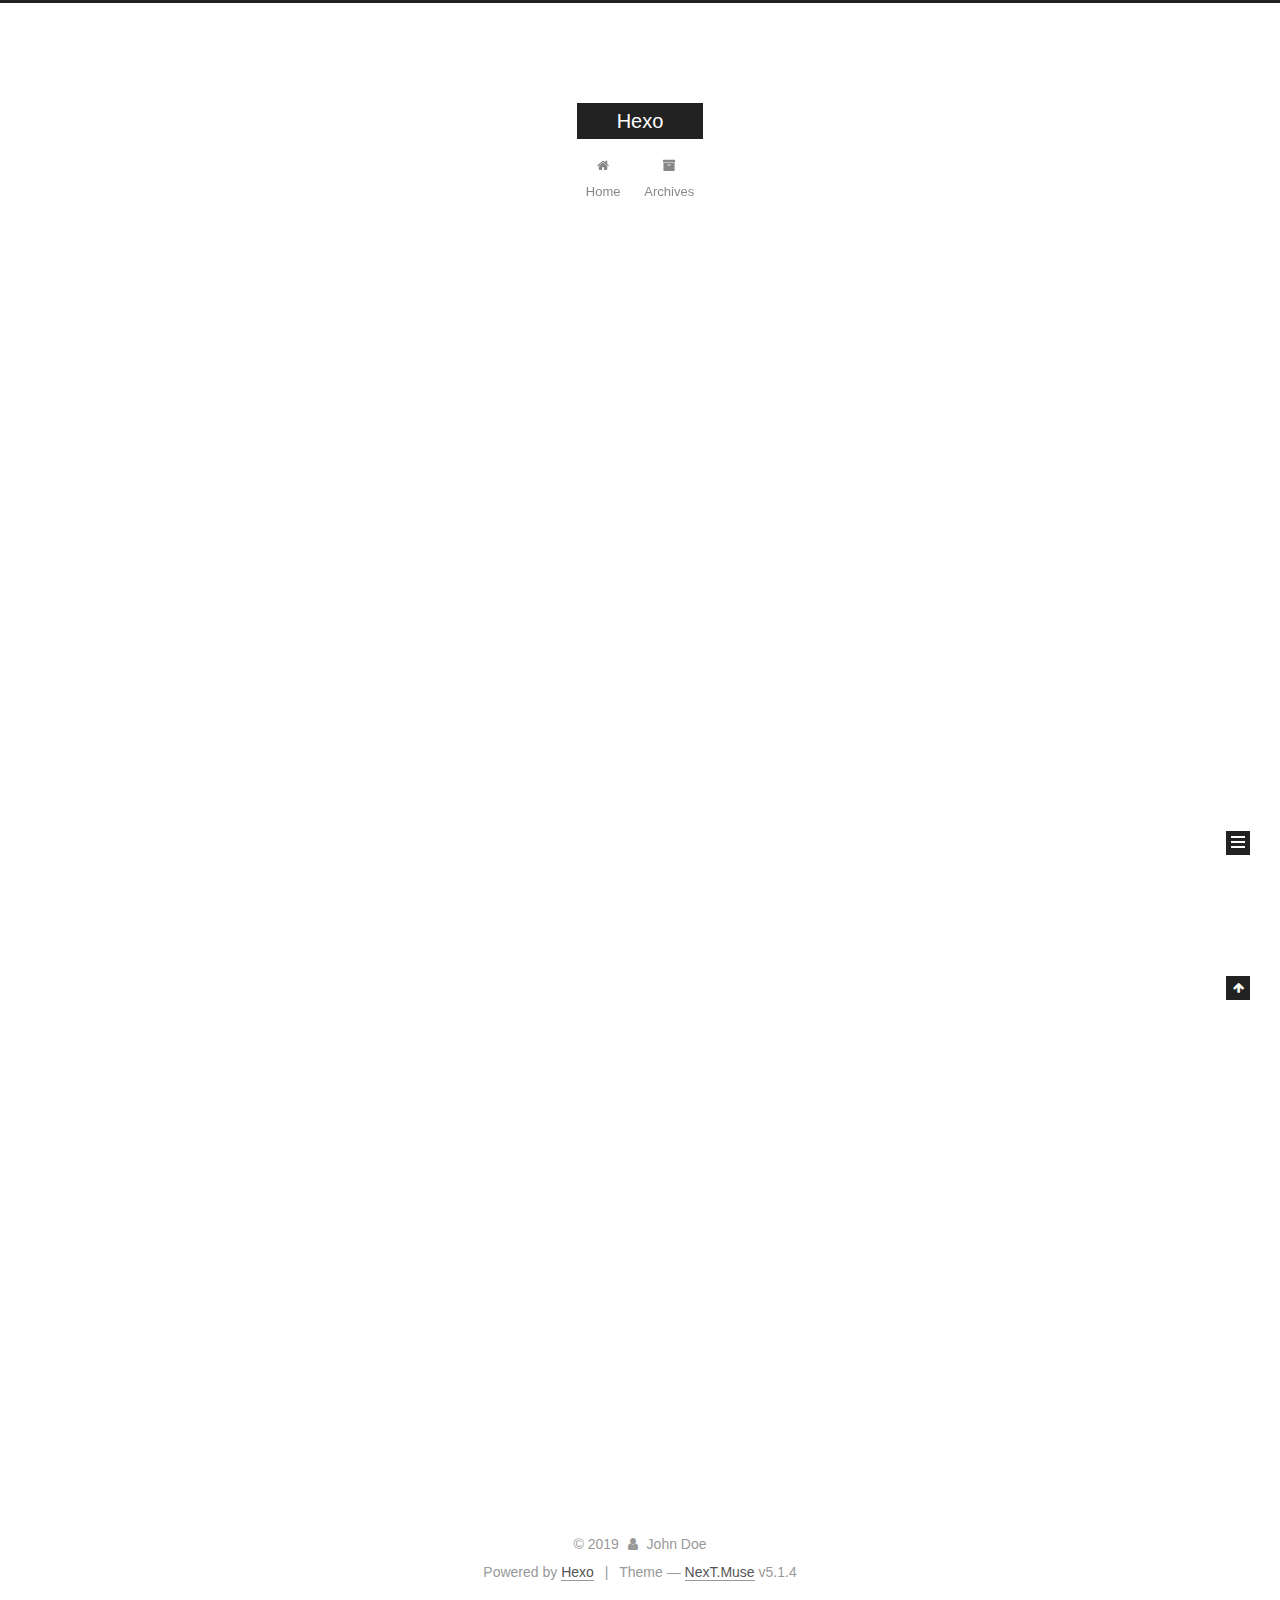
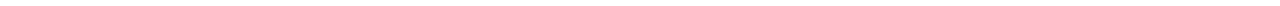
==== commit 7f752899: "Site updated: 2019-10-30 20:34:55" ====
--- a/index.html
+++ b/index.html
@@ -5,7 +5,7 @@
   
 
 
-<html class="theme-next pisces use-motion" lang="en">
+<html class="theme-next muse use-motion" lang="en">
 <head>
   <meta charset="UTF-8"/>
 <meta http-equiv="X-UA-Compatible" content="IE=edge" />
@@ -92,7 +92,7 @@
   var NexT = window.NexT || {};
   var CONFIG = {
     root: '/',
-    scheme: 'Pisces',
+    scheme: 'Muse',
     version: '5.1.4',
     sidebar: {"position":"left","display":"post","offset":12,"b2t":false,"scrollpercent":false,"onmobile":false},
     fancybox: true,
@@ -571,7 +571,7 @@
 
 
 
-  <div class="theme-info">Theme &mdash; <a class="theme-link" target="_blank" href="https://github.com/iissnan/hexo-theme-next">NexT.Pisces</a> v5.1.4</div>
+  <div class="theme-info">Theme &mdash; <a class="theme-link" target="_blank" href="https://github.com/iissnan/hexo-theme-next">NexT.Muse</a> v5.1.4</div>
 
 
 
@@ -671,13 +671,6 @@
   
   
 
-
-  <script type="text/javascript" src="/js/src/affix.js?v=5.1.4"></script>
-
-  <script type="text/javascript" src="/js/src/schemes/pisces.js?v=5.1.4"></script>
-
-
-
   
 
   
--- a/css/main.css
+++ b/css/main.css
@@ -189,7 +189,7 @@
   font-size: 14px;
   line-height: 2;
   color: #555;
-  background: #f5f7f9;
+  background: #fff;
 }
 @media (max-width: 767px) {
   body {
@@ -653,8 +653,8 @@
 @media (min-width: 992px) {
   .full-image.full-image.full-image.full-image {
     max-width: none;
-    width: 118%;
-    margin: 0 -9%;
+    width: 110%;
+    margin: 25px -5%;
   }
 }
 .blockquote-center,
@@ -940,11 +940,11 @@
   display: inline-block;
   padding: 0 20px;
   font-size: 14px;
-  color: #555;
-  background: #fff;
-  border: 2px solid #555;
+  color: #fff;
+  background: #222;
+  border: 2px solid #222;
   text-decoration: none;
-  border-radius: 2px;
+  border-radius: 0;
   transition-property: background-color;
   transition-duration: 0.2s;
   transition-timing-function: ease-in-out;
@@ -953,8 +953,8 @@
 }
 .btn:hover {
   border-color: #222;
-  color: #fff;
-  background: #222;
+  color: #222;
+  background: #fff;
 }
 .btn +.btn {
   margin: 0 0 8px 8px;
@@ -1066,7 +1066,7 @@
   width: 24px;
   background: #222;
   font-size: 12px;
-  opacity: 0.6;
+  opacity: 1;
   color: #fff;
   cursor: pointer;
   text-align: center;
@@ -1087,7 +1087,7 @@
   }
 }
 .back-to-top.back-to-top-on {
-  bottom: 30px;
+  bottom: 19px;
 }
 .header {
   background: transparent;
@@ -1136,7 +1136,7 @@
 .site-subtitle {
   margin-top: 10px;
   font-size: 13px;
-  color: #ddd;
+  color: #999;
 }
 .use-motion .brand {
   opacity: 0;
@@ -1209,8 +1209,7 @@
   transition-timing-function: ease-in-out;
   transition-delay: 0s;
 }
-.menu .menu-item a:hover,
-.menu-item-active a {
+.menu .menu-item a:hover {
   border-bottom-color: #222;
 }
 .menu .menu-item .fa {
@@ -1739,20 +1738,20 @@
   display: block;
   margin: 0 auto;
   padding: 2px;
-  max-width: 120px;
+  max-width: 96px;
   height: auto;
-  border: 1px solid #eee;
+  border: 2px solid #333;
 }
 .site-author-name {
-  margin: 0;
+  margin: 5px 0 0;
   text-align: center;
-  color: #222;
-  font-weight: 600;
+  color: #f5f5f5;
+  font-weight: normal;
 }
 .site-description {
-  margin-top: 0;
+  margin-top: 5px;
   text-align: center;
-  font-size: 13px;
+  font-size: 14px;
   color: #999;
 }
 .site-state {
@@ -1764,7 +1763,7 @@
 .site-state-item {
   display: inline-block;
   padding: 0 15px;
-  border-left: 1px solid #eee;
+  border-left: 1px solid #333;
 }
 .site-state-item:first-child {
   border-left: none;
@@ -1777,11 +1776,11 @@
   text-align: center;
   color: inherit;
   font-weight: 600;
-  font-size: 16px;
+  font-size: 18px;
 }
 .site-state-item-name {
   font-size: 13px;
-  color: #999;
+  color: inherit;
 }
 .feed-link {
   margin-top: 20px;
@@ -1823,7 +1822,7 @@
   width: 4px;
   height: 4px;
   border-radius: 50%;
-  background: #88ccfa;
+  background: #16ff58;
 }
 .links-of-blogroll {
   font-size: 13px;
@@ -1861,7 +1860,7 @@
   color: #555;
 }
 .sidebar-nav li:hover {
-  color: #fc6423;
+  color: #f5f5f5;
 }
 .page-post-detail .sidebar-nav-toc {
   padding: 0 5px;
@@ -1870,11 +1869,11 @@
   margin-left: 10px;
 }
 .sidebar-nav .sidebar-nav-active {
-  color: #fc6423;
-  border-bottom-color: #fc6423;
+  color: #87daff;
+  border-bottom-color: #87daff;
 }
 .sidebar-nav .sidebar-nav-active:hover {
-  color: #fc6423;
+  color: #87daff;
 }
 .sidebar-panel {
   display: none;
@@ -1907,12 +1906,12 @@
   transition-timing-function: ease-in-out;
   transition-delay: 0s;
   transition-property: all;
-  color: #666;
+  color: #999;
+  border-bottom-color: #555;
+}
+.post-toc ol a:hover {
+  color: #ccc;
   border-bottom-color: #ccc;
-}
-.post-toc ol a:hover {
-  color: #000;
-  border-bottom-color: #000;
 }
 .post-toc .nav-item {
   overflow: hidden;
@@ -1934,14 +1933,14 @@
   display: block;
 }
 .post-toc .nav .active > a {
-  color: #fc6423;
-  border-bottom-color: #fc6423;
+  color: #87daff;
+  border-bottom-color: #87daff;
 }
 .post-toc .nav .active-current > a {
-  color: #fc6423;
+  color: #87daff;
 }
 .post-toc .nav .active-current > a:hover {
-  color: #fc6423;
+  color: #87daff;
 }
 .footer {
   font-size: 14px;
@@ -2346,16 +2345,6 @@
   transform: translate(-50%, -50%);
   color: #ccc;
 }
-@media (min-width: 768px) and (max-width: 991px) {
-  .busuanzi-count {
-    width: auto;
-  }
-}
-@media (max-width: 767px) {
-  .busuanzi-count {
-    width: auto;
-  }
-}
 .site-uv,
 .site-pv,
 .page-pv {
@@ -2591,403 +2580,83 @@
   }
 }
 .page-post-detail .sidebar-toggle-line {
-  background: #fc6423;
+  background: #87daff;
 }
 .page-post-detail .comments {
   overflow: hidden;
 }
-.header {
-  position: relative;
-  margin: 0 auto;
-  width: 960px;
-}
-@media (min-width: 768px) and (max-width: 991px) {
-  .header {
-    width: auto;
-  }
-}
-@media (max-width: 767px) {
-  .header {
-    width: auto;
-  }
-}
-.header-inner {
-  position: absolute;
-  top: 0;
-  overflow: hidden;
-  padding: 0;
-  width: 240px;
-  background: #fff;
-  box-shadow: initial;
-  border-radius: initial;
-}
-@media (min-width: 1600px) {
-  .container .header-inner {
-    width: 240px;
-  }
-}
-@media (min-width: 768px) and (max-width: 991px) {
-  .header-inner {
-    position: relative;
-    width: auto;
-    border-radius: initial;
-  }
-}
-@media (max-width: 767px) {
-  .header-inner {
-    position: relative;
-    width: auto;
-    border-radius: initial;
-  }
-}
-.main:before,
-.main:after {
-  content: " ";
-  display: table;
-}
-.main:after {
-  clear: both;
-}
-@media (min-width: 768px) and (max-width: 991px) {
-  .main {
-    padding-bottom: 100px;
-  }
-}
-@media (max-width: 767px) {
-  .main {
-    padding-bottom: 100px;
-  }
-}
-.container .main-inner {
-  width: 960px;
-}
-@media (min-width: 768px) and (max-width: 991px) {
-  .container .main-inner {
-    width: auto;
-  }
-}
-@media (max-width: 767px) {
-  .container .main-inner {
-    width: auto;
-  }
-}
-.content-wrap {
-  float: right;
-  box-sizing: border-box;
-  padding: 40px;
-  width: 700px;
-  background: #fff;
-  min-height: 700px;
-  box-shadow: initial;
-  border-radius: initial;
-}
-@media (min-width: 768px) and (max-width: 991px) {
-  .content-wrap {
-    width: 100%;
-    padding: 20px;
-    border-radius: initial;
-  }
-}
-@media (max-width: 767px) {
-  .content-wrap {
-    width: 100%;
-    padding: 20px;
-    min-height: auto;
-    border-radius: initial;
-  }
-}
-.sidebar {
-  position: static;
-  float: left;
-  margin-top: 300px;
-  width: 240px;
-  background: #f5f7f9;
-  box-shadow: none;
-}
-@media (min-width: 768px) and (max-width: 991px) {
-  .sidebar {
-    display: none;
-  }
-}
-@media (max-width: 767px) {
-  .sidebar {
-    display: none;
-  }
-}
-.sidebar-toggle {
-  display: none;
-}
-.footer-inner {
-  width: 960px;
-  padding-left: 260px;
-}
-@media (min-width: 768px) and (max-width: 991px) {
+@media (max-width: 767px) {
+  .header-inner,
+  .container .main-inner,
   .footer-inner {
     width: auto;
-    padding-left: 0 !important;
-    padding-right: 0 !important;
-  }
-}
-@media (max-width: 767px) {
-  .footer-inner {
-    width: auto;
-    padding-left: 0 !important;
-    padding-right: 0 !important;
-  }
-}
-.sidebar-position-right .header-inner {
-  right: 0;
-}
-.sidebar-position-right .content-wrap {
-  float: left;
-}
-.sidebar-position-right .sidebar {
-  float: right;
-}
-.sidebar-position-right .footer-inner {
-  padding-left: 0;
-  padding-right: 260px;
-}
-.site-brand-wrapper {
-  position: relative;
-}
-.site-meta {
-  padding: 20px 0;
-  color: #fff;
-  background: #222;
-}
-@media (min-width: 768px) and (max-width: 991px) {
-  .site-meta {
-    box-shadow: 0 0 16px rgba(0,0,0,0.5);
-  }
-}
-@media (max-width: 767px) {
-  .site-meta {
-    box-shadow: 0 0 16px rgba(0,0,0,0.5);
-  }
-}
-.brand {
-  padding: 0;
+  }
+}
+embed {
+  display: block;
+  margin: 0px auto 25px auto;
+}
+.custom-logo .site-meta-headline {
+  text-align: center;
+}
+.custom-logo .brand {
   background: none;
 }
-.brand:hover {
-  color: #fff;
-}
-.site-subtitle {
-  margin: 10px 10px 0;
-  font-weight: initial;
+.custom-logo .site-title {
+  margin: 10px auto 0;
+  font-size: 24px;
+  color: #222;
+}
+.custom-logo .site-title a {
+  border: none;
+}
+.custom-logo-image {
+  margin: 0 auto;
+  padding: 5px;
+  max-width: 150px;
+  background: #fff;
+}
+@media (max-width: 767px) {
+  .site-nav {
+    position: absolute;
+    left: 0;
+    top: 52px;
+    margin: 0;
+    width: 100%;
+    padding: 0;
+    background: #fff;
+    border-bottom: 1px solid #ddd;
+    z-index: 1030;
+  }
+}
+@media (max-width: 767px) {
+  .menu {
+    text-align: left;
+  }
+}
+@media (max-width: 767px) {
+  .menu .menu-item {
+    display: block;
+    margin: 0 10px;
+    vertical-align: top;
+  }
+}
+@media (max-width: 767px) {
+  .menu .menu-item br {
+    display: none;
+  }
+}
+@media (max-width: 767px) {
+  .menu .menu-item a {
+    padding: 5px 10px;
+  }
+}
+.menu .menu-item .fa {
+  margin-right: 0;
 }
 .site-search form {
   display: none;
 }
-.site-nav {
-  border-top: none;
-}
-@media (min-width: 768px) and (max-width: 991px) {
-  .site-nav {
-    display: none !important;
-  }
-}
-@media (min-width: 768px) and (max-width: 991px) {
-  .site-nav-on {
-    display: block !important;
-  }
-}
-.menu .menu-item {
-  display: block;
-  margin: 0;
-}
-.menu .menu-item a {
-  position: relative;
-  box-sizing: border-box;
-  padding: 5px 20px;
-  text-align: left;
-  line-height: inherit;
-  transition-property: background-color;
-  transition-duration: 0.2s;
-  transition-timing-function: ease-in-out;
-  transition-delay: 0s;
-}
-.menu .menu-item a:hover,
-.menu-item-active a {
-  background: #f9f9f9;
-  border-bottom-color: #fff;
-}
-.menu .menu-item br {
-  display: none;
-}
-.menu-item-active a:after {
-  content: " ";
-  position: absolute;
-  top: 50%;
-  margin-top: -3px;
-  right: 15px;
-  width: 6px;
-  height: 6px;
-  border-radius: 50%;
-  background-color: #bbb;
-}
-.btn-bar {
-  background-color: #fff;
-}
-.site-nav-toggle {
-  left: 20px;
-  top: 50%;
-  -webkit-transform: translateY(-50%);
-  -webkit-transform: translateY(-50%);
-  -moz-transform: translateY(-50%);
-  -ms-transform: translateY(-50%);
-  -o-transform: translateY(-50%);
-  transform: translateY(-50%);
-}
-@media (min-width: 768px) and (max-width: 991px) {
-  .site-nav-toggle {
-    display: block;
-  }
-}
-.use-motion .sidebar .motion-element {
-  opacity: 1;
-}
-.sidebar {
-  margin-left: -100%;
-  right: auto;
-  bottom: auto;
-  -webkit-transform: none;
-}
-.sidebar-inner {
-  box-sizing: border-box;
-  width: 240px;
-  color: #555;
-  background: #fff;
-  box-shadow: initial;
-  border-radius: initial;
-  opacity: 0;
-}
-.sidebar-inner.affix {
-  position: fixed;
-  top: 12px;
-}
-.sidebar-inner.affix-bottom {
-  position: absolute;
-}
-.site-overview {
-  text-align: left;
-}
-.site-author:before,
-.site-author:after {
-  content: " ";
-  display: table;
-}
-.site-author:after {
-  clear: both;
-}
-.sidebar a {
-  color: #555;
-}
-.sidebar a:hover {
-  color: #222;
-}
-.site-state-item {
-  padding: 0 10px;
-}
-.links-of-author-item a:before {
-  display: none;
-}
-.links-of-author-item a {
-  border-bottom: none;
-  text-decoration: underline;
-}
-.feed-link {
-  border-top: 1px dotted #ccc;
-  border-bottom: 1px dotted #ccc;
-  text-align: center;
-}
-.feed-link a {
-  display: block;
-  color: #fc6423;
-  border: none;
-}
-.feed-link a:hover {
-  background: none;
-  color: #e34603;
-}
-.feed-link a:hover i {
-  color: #e34603;
-}
-.links-of-author {
-  display: flex;
-  flex-wrap: wrap;
-  justify-content: center;
-}
-.links-of-author-item {
-  margin: 5px 0 0;
-  width: 50%;
-}
-.links-of-author-item a {
-  max-width: 216px;
-  box-sizing: border-box;
-  display: inline-block;
-  margin-right: 0;
-  margin-bottom: 0;
-  padding: 0 5px;
-  overflow: hidden;
-  white-space: nowrap;
-  text-overflow: ellipsis;
-}
-.links-of-author-item a {
-  display: block;
-  text-decoration: none;
-}
-.links-of-author-item a:hover {
-  border-radius: 4px;
-  background: #eee;
-}
-.links-of-author-item .fa {
-  margin-right: 2px;
-  font-size: 16px;
-}
-.links-of-author-item .fa-globe {
-  font-size: 15px;
-}
-.links-of-blogroll {
-  text-align: center;
-  margin-top: 20px;
-  padding: 3px 0 0;
-  border-top: 1px dotted #ccc;
-}
-.links-of-blogroll-title {
-  margin-top: 0;
-}
-.links-of-blogroll-item {
-  padding: 0;
-}
-.links-of-blogroll-inline:before,
-.links-of-blogroll-inline:after {
-  content: " ";
-  display: table;
-}
-.links-of-blogroll-inline:after {
-  clear: both;
-}
 .links-of-blogroll-inline .links-of-blogroll-item {
-  margin: 5px 0 0;
-  width: 50%;
-  display: inline-block;
-  width: unset;
-}
-.links-of-blogroll-inline .links-of-blogroll-item a {
-  max-width: 216px;
-  box-sizing: border-box;
-  display: inline-block;
-  margin-right: 0;
-  margin-bottom: 0;
-  padding: 0 5px;
-  overflow: hidden;
-  white-space: nowrap;
-  text-overflow: ellipsis;
-}
-@media (max-width: 767px) {
-  .post-body {
-    text-align: justify;
-  }
-}
+  display: inline-block;
+}
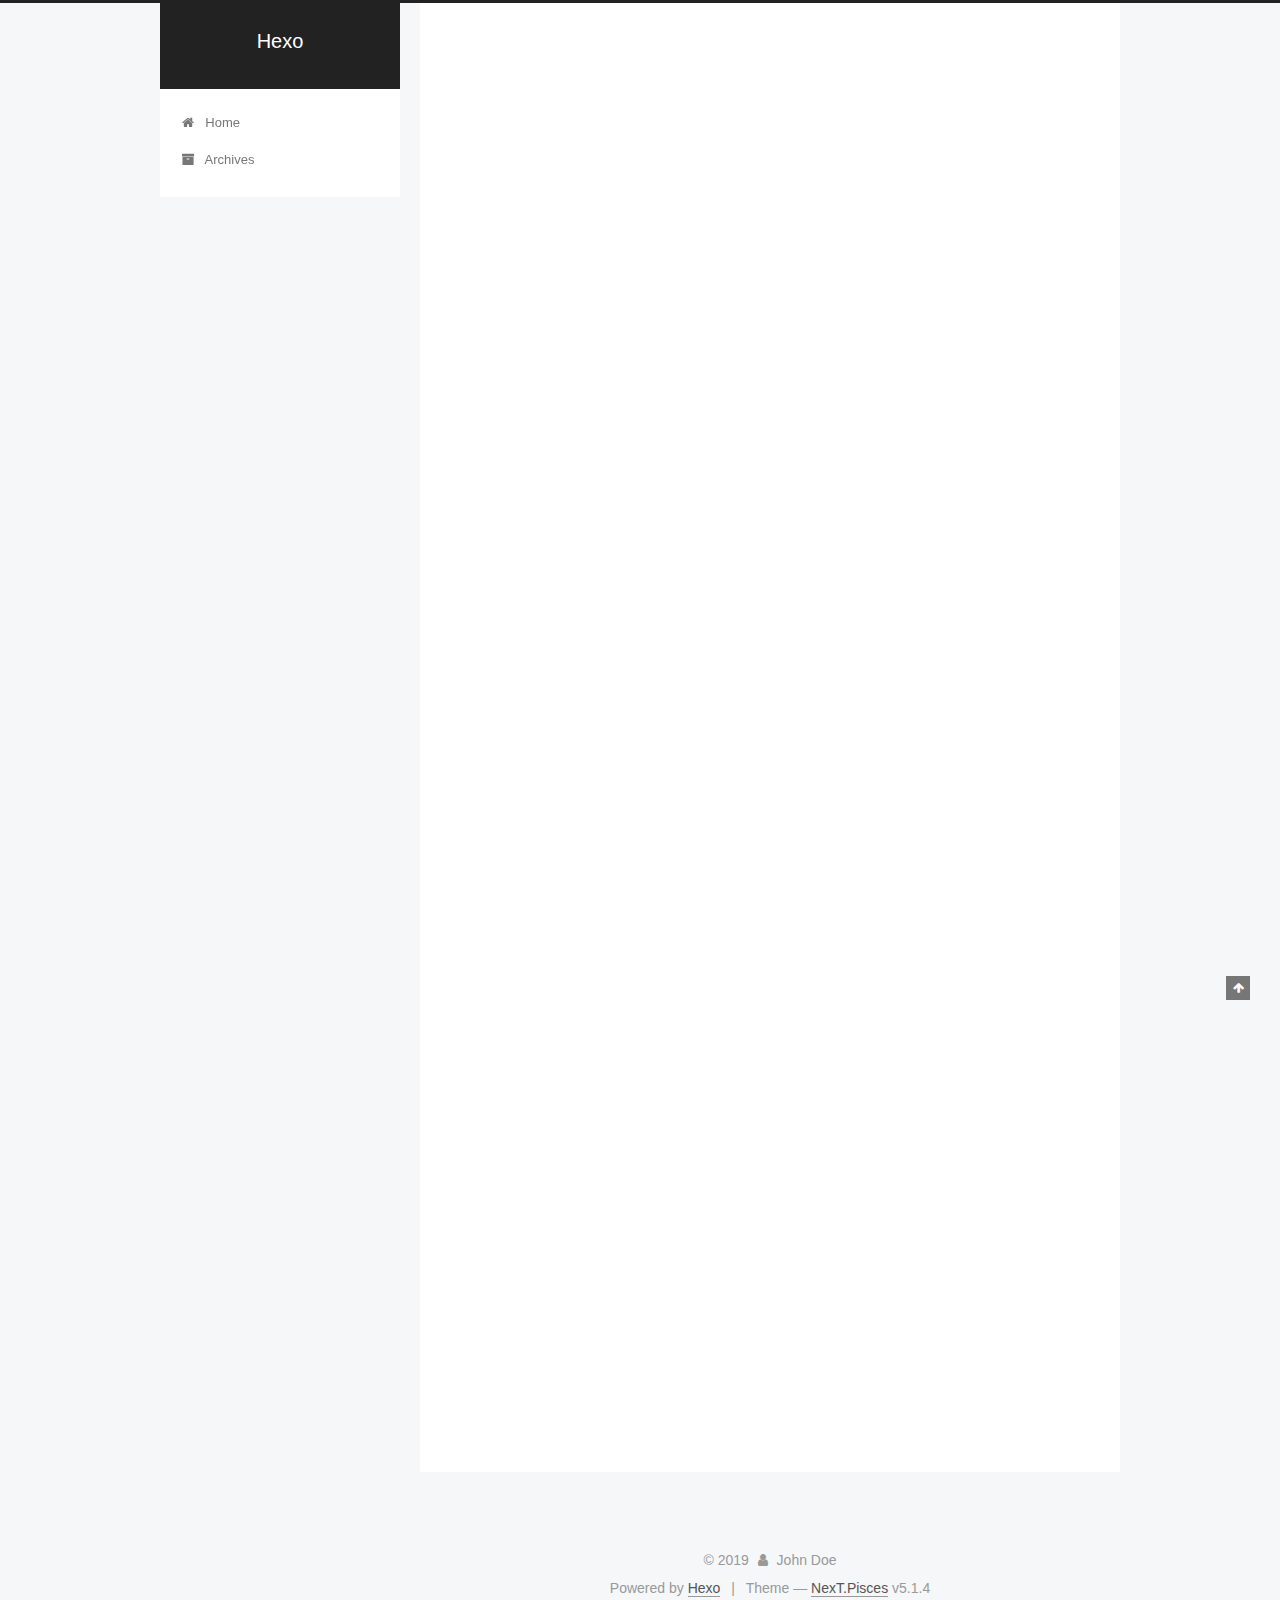
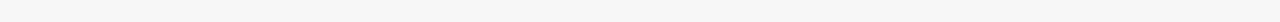
==== commit fb4285dc: "Site updated: 2019-10-30 20:41:48" ====
--- a/index.html
+++ b/index.html
@@ -5,7 +5,7 @@
   
 
 
-<html class="theme-next muse use-motion" lang="en">
+<html class="theme-next pisces use-motion" lang="en">
 <head>
   <meta charset="UTF-8"/>
 <meta http-equiv="X-UA-Compatible" content="IE=edge" />
@@ -92,7 +92,7 @@
   var NexT = window.NexT || {};
   var CONFIG = {
     root: '/',
-    scheme: 'Muse',
+    scheme: 'Pisces',
     version: '5.1.4',
     sidebar: {"position":"left","display":"post","offset":12,"b2t":false,"scrollpercent":false,"onmobile":false},
     fancybox: true,
@@ -228,6 +228,125 @@
   
   
   <div class="post-block">
+    <link itemprop="mainEntityOfPage" href="http://yoursite.com/2019/10/30/First-Blog/">
+
+    <span hidden itemprop="author" itemscope itemtype="http://schema.org/Person">
+      <meta itemprop="name" content="John Doe">
+      <meta itemprop="description" content="">
+      <meta itemprop="image" content="/images/avatar.gif">
+    </span>
+
+    <span hidden itemprop="publisher" itemscope itemtype="http://schema.org/Organization">
+      <meta itemprop="name" content="Hexo">
+    </span>
+
+    
+      <header class="post-header">
+
+        
+        
+          <h1 class="post-title" itemprop="name headline">
+                
+                <a class="post-title-link" href="/2019/10/30/First-Blog/" itemprop="url">First Blog</a></h1>
+        
+
+        <div class="post-meta">
+          <span class="post-time">
+            
+              <span class="post-meta-item-icon">
+                <i class="fa fa-calendar-o"></i>
+              </span>
+              
+                <span class="post-meta-item-text">Posted on</span>
+              
+              <time title="Post created" itemprop="dateCreated datePublished" datetime="2019-10-30T20:36:28+08:00">
+                2019-10-30
+              </time>
+            
+
+            
+
+            
+          </span>
+
+          
+
+          
+            
+          
+
+          
+          
+
+          
+
+          
+
+          
+
+        </div>
+      </header>
+    
+
+    
+    
+    
+    <div class="post-body" itemprop="articleBody">
+
+      
+      
+
+      
+        
+          
+            
+          
+        
+      
+    </div>
+    
+    
+    
+
+    
+
+    
+
+    
+
+    <footer class="post-footer">
+      
+
+      
+
+      
+
+      
+      
+        <div class="post-eof"></div>
+      
+    </footer>
+  </div>
+  
+  
+  
+  </article>
+
+
+    
+      
+
+  
+
+  
+  
+  
+
+  <article class="post post-type-normal" itemscope itemtype="http://schema.org/Article">
+  
+  
+  
+  <div class="post-block">
     <link itemprop="mainEntityOfPage" href="http://yoursite.com/2019/10/29/test-my-site/">
 
     <span hidden itemprop="author" itemscope itemtype="http://schema.org/Person">
@@ -512,7 +631,7 @@
               
                 <a href="/archives/%20%7C%7C%20archive">
               
-                  <span class="site-state-item-count">2</span>
+                  <span class="site-state-item-count">3</span>
                   <span class="site-state-item-name">posts</span>
                 </a>
               </div>
@@ -571,7 +690,7 @@
 
 
 
-  <div class="theme-info">Theme &mdash; <a class="theme-link" target="_blank" href="https://github.com/iissnan/hexo-theme-next">NexT.Muse</a> v5.1.4</div>
+  <div class="theme-info">Theme &mdash; <a class="theme-link" target="_blank" href="https://github.com/iissnan/hexo-theme-next">NexT.Pisces</a> v5.1.4</div>
 
 
 
@@ -671,6 +790,13 @@
   
   
 
+
+  <script type="text/javascript" src="/js/src/affix.js?v=5.1.4"></script>
+
+  <script type="text/javascript" src="/js/src/schemes/pisces.js?v=5.1.4"></script>
+
+
+
   
 
   
--- a/css/main.css
+++ b/css/main.css
@@ -189,7 +189,7 @@
   font-size: 14px;
   line-height: 2;
   color: #555;
-  background: #fff;
+  background: #f5f7f9;
 }
 @media (max-width: 767px) {
   body {
@@ -653,8 +653,8 @@
 @media (min-width: 992px) {
   .full-image.full-image.full-image.full-image {
     max-width: none;
-    width: 110%;
-    margin: 25px -5%;
+    width: 118%;
+    margin: 0 -9%;
   }
 }
 .blockquote-center,
@@ -940,11 +940,11 @@
   display: inline-block;
   padding: 0 20px;
   font-size: 14px;
-  color: #fff;
-  background: #222;
-  border: 2px solid #222;
+  color: #555;
+  background: #fff;
+  border: 2px solid #555;
   text-decoration: none;
-  border-radius: 0;
+  border-radius: 2px;
   transition-property: background-color;
   transition-duration: 0.2s;
   transition-timing-function: ease-in-out;
@@ -953,8 +953,8 @@
 }
 .btn:hover {
   border-color: #222;
-  color: #222;
-  background: #fff;
+  color: #fff;
+  background: #222;
 }
 .btn +.btn {
   margin: 0 0 8px 8px;
@@ -1066,7 +1066,7 @@
   width: 24px;
   background: #222;
   font-size: 12px;
-  opacity: 1;
+  opacity: 0.6;
   color: #fff;
   cursor: pointer;
   text-align: center;
@@ -1087,7 +1087,7 @@
   }
 }
 .back-to-top.back-to-top-on {
-  bottom: 19px;
+  bottom: 30px;
 }
 .header {
   background: transparent;
@@ -1136,7 +1136,7 @@
 .site-subtitle {
   margin-top: 10px;
   font-size: 13px;
-  color: #999;
+  color: #ddd;
 }
 .use-motion .brand {
   opacity: 0;
@@ -1209,7 +1209,8 @@
   transition-timing-function: ease-in-out;
   transition-delay: 0s;
 }
-.menu .menu-item a:hover {
+.menu .menu-item a:hover,
+.menu-item-active a {
   border-bottom-color: #222;
 }
 .menu .menu-item .fa {
@@ -1738,20 +1739,20 @@
   display: block;
   margin: 0 auto;
   padding: 2px;
-  max-width: 96px;
+  max-width: 120px;
   height: auto;
-  border: 2px solid #333;
+  border: 1px solid #eee;
 }
 .site-author-name {
-  margin: 5px 0 0;
+  margin: 0;
   text-align: center;
-  color: #f5f5f5;
-  font-weight: normal;
+  color: #222;
+  font-weight: 600;
 }
 .site-description {
-  margin-top: 5px;
+  margin-top: 0;
   text-align: center;
-  font-size: 14px;
+  font-size: 13px;
   color: #999;
 }
 .site-state {
@@ -1763,7 +1764,7 @@
 .site-state-item {
   display: inline-block;
   padding: 0 15px;
-  border-left: 1px solid #333;
+  border-left: 1px solid #eee;
 }
 .site-state-item:first-child {
   border-left: none;
@@ -1776,11 +1777,11 @@
   text-align: center;
   color: inherit;
   font-weight: 600;
-  font-size: 18px;
+  font-size: 16px;
 }
 .site-state-item-name {
   font-size: 13px;
-  color: inherit;
+  color: #999;
 }
 .feed-link {
   margin-top: 20px;
@@ -1822,7 +1823,7 @@
   width: 4px;
   height: 4px;
   border-radius: 50%;
-  background: #16ff58;
+  background: #5d8bff;
 }
 .links-of-blogroll {
   font-size: 13px;
@@ -1860,7 +1861,7 @@
   color: #555;
 }
 .sidebar-nav li:hover {
-  color: #f5f5f5;
+  color: #fc6423;
 }
 .page-post-detail .sidebar-nav-toc {
   padding: 0 5px;
@@ -1869,11 +1870,11 @@
   margin-left: 10px;
 }
 .sidebar-nav .sidebar-nav-active {
-  color: #87daff;
-  border-bottom-color: #87daff;
+  color: #fc6423;
+  border-bottom-color: #fc6423;
 }
 .sidebar-nav .sidebar-nav-active:hover {
-  color: #87daff;
+  color: #fc6423;
 }
 .sidebar-panel {
   display: none;
@@ -1906,12 +1907,12 @@
   transition-timing-function: ease-in-out;
   transition-delay: 0s;
   transition-property: all;
-  color: #999;
-  border-bottom-color: #555;
+  color: #666;
+  border-bottom-color: #ccc;
 }
 .post-toc ol a:hover {
-  color: #ccc;
-  border-bottom-color: #ccc;
+  color: #000;
+  border-bottom-color: #000;
 }
 .post-toc .nav-item {
   overflow: hidden;
@@ -1933,14 +1934,14 @@
   display: block;
 }
 .post-toc .nav .active > a {
-  color: #87daff;
-  border-bottom-color: #87daff;
+  color: #fc6423;
+  border-bottom-color: #fc6423;
 }
 .post-toc .nav .active-current > a {
-  color: #87daff;
+  color: #fc6423;
 }
 .post-toc .nav .active-current > a:hover {
-  color: #87daff;
+  color: #fc6423;
 }
 .footer {
   font-size: 14px;
@@ -2345,6 +2346,16 @@
   transform: translate(-50%, -50%);
   color: #ccc;
 }
+@media (min-width: 768px) and (max-width: 991px) {
+  .busuanzi-count {
+    width: auto;
+  }
+}
+@media (max-width: 767px) {
+  .busuanzi-count {
+    width: auto;
+  }
+}
 .site-uv,
 .site-pv,
 .page-pv {
@@ -2580,83 +2591,403 @@
   }
 }
 .page-post-detail .sidebar-toggle-line {
-  background: #87daff;
+  background: #fc6423;
 }
 .page-post-detail .comments {
   overflow: hidden;
 }
-@media (max-width: 767px) {
-  .header-inner,
-  .container .main-inner,
+.header {
+  position: relative;
+  margin: 0 auto;
+  width: 960px;
+}
+@media (min-width: 768px) and (max-width: 991px) {
+  .header {
+    width: auto;
+  }
+}
+@media (max-width: 767px) {
+  .header {
+    width: auto;
+  }
+}
+.header-inner {
+  position: absolute;
+  top: 0;
+  overflow: hidden;
+  padding: 0;
+  width: 240px;
+  background: #fff;
+  box-shadow: initial;
+  border-radius: initial;
+}
+@media (min-width: 1600px) {
+  .container .header-inner {
+    width: 240px;
+  }
+}
+@media (min-width: 768px) and (max-width: 991px) {
+  .header-inner {
+    position: relative;
+    width: auto;
+    border-radius: initial;
+  }
+}
+@media (max-width: 767px) {
+  .header-inner {
+    position: relative;
+    width: auto;
+    border-radius: initial;
+  }
+}
+.main:before,
+.main:after {
+  content: " ";
+  display: table;
+}
+.main:after {
+  clear: both;
+}
+@media (min-width: 768px) and (max-width: 991px) {
+  .main {
+    padding-bottom: 100px;
+  }
+}
+@media (max-width: 767px) {
+  .main {
+    padding-bottom: 100px;
+  }
+}
+.container .main-inner {
+  width: 960px;
+}
+@media (min-width: 768px) and (max-width: 991px) {
+  .container .main-inner {
+    width: auto;
+  }
+}
+@media (max-width: 767px) {
+  .container .main-inner {
+    width: auto;
+  }
+}
+.content-wrap {
+  float: right;
+  box-sizing: border-box;
+  padding: 40px;
+  width: 700px;
+  background: #fff;
+  min-height: 700px;
+  box-shadow: initial;
+  border-radius: initial;
+}
+@media (min-width: 768px) and (max-width: 991px) {
+  .content-wrap {
+    width: 100%;
+    padding: 20px;
+    border-radius: initial;
+  }
+}
+@media (max-width: 767px) {
+  .content-wrap {
+    width: 100%;
+    padding: 20px;
+    min-height: auto;
+    border-radius: initial;
+  }
+}
+.sidebar {
+  position: static;
+  float: left;
+  margin-top: 300px;
+  width: 240px;
+  background: #f5f7f9;
+  box-shadow: none;
+}
+@media (min-width: 768px) and (max-width: 991px) {
+  .sidebar {
+    display: none;
+  }
+}
+@media (max-width: 767px) {
+  .sidebar {
+    display: none;
+  }
+}
+.sidebar-toggle {
+  display: none;
+}
+.footer-inner {
+  width: 960px;
+  padding-left: 260px;
+}
+@media (min-width: 768px) and (max-width: 991px) {
   .footer-inner {
     width: auto;
-  }
-}
-embed {
-  display: block;
-  margin: 0px auto 25px auto;
-}
-.custom-logo .site-meta-headline {
-  text-align: center;
-}
-.custom-logo .brand {
+    padding-left: 0 !important;
+    padding-right: 0 !important;
+  }
+}
+@media (max-width: 767px) {
+  .footer-inner {
+    width: auto;
+    padding-left: 0 !important;
+    padding-right: 0 !important;
+  }
+}
+.sidebar-position-right .header-inner {
+  right: 0;
+}
+.sidebar-position-right .content-wrap {
+  float: left;
+}
+.sidebar-position-right .sidebar {
+  float: right;
+}
+.sidebar-position-right .footer-inner {
+  padding-left: 0;
+  padding-right: 260px;
+}
+.site-brand-wrapper {
+  position: relative;
+}
+.site-meta {
+  padding: 20px 0;
+  color: #fff;
+  background: #222;
+}
+@media (min-width: 768px) and (max-width: 991px) {
+  .site-meta {
+    box-shadow: 0 0 16px rgba(0,0,0,0.5);
+  }
+}
+@media (max-width: 767px) {
+  .site-meta {
+    box-shadow: 0 0 16px rgba(0,0,0,0.5);
+  }
+}
+.brand {
+  padding: 0;
   background: none;
 }
-.custom-logo .site-title {
-  margin: 10px auto 0;
-  font-size: 24px;
-  color: #222;
-}
-.custom-logo .site-title a {
-  border: none;
-}
-.custom-logo-image {
-  margin: 0 auto;
-  padding: 5px;
-  max-width: 150px;
-  background: #fff;
-}
-@media (max-width: 767px) {
-  .site-nav {
-    position: absolute;
-    left: 0;
-    top: 52px;
-    margin: 0;
-    width: 100%;
-    padding: 0;
-    background: #fff;
-    border-bottom: 1px solid #ddd;
-    z-index: 1030;
-  }
-}
-@media (max-width: 767px) {
-  .menu {
-    text-align: left;
-  }
-}
-@media (max-width: 767px) {
-  .menu .menu-item {
-    display: block;
-    margin: 0 10px;
-    vertical-align: top;
-  }
-}
-@media (max-width: 767px) {
-  .menu .menu-item br {
-    display: none;
-  }
-}
-@media (max-width: 767px) {
-  .menu .menu-item a {
-    padding: 5px 10px;
-  }
-}
-.menu .menu-item .fa {
-  margin-right: 0;
+.brand:hover {
+  color: #fff;
+}
+.site-subtitle {
+  margin: 10px 10px 0;
+  font-weight: initial;
 }
 .site-search form {
   display: none;
 }
+.site-nav {
+  border-top: none;
+}
+@media (min-width: 768px) and (max-width: 991px) {
+  .site-nav {
+    display: none !important;
+  }
+}
+@media (min-width: 768px) and (max-width: 991px) {
+  .site-nav-on {
+    display: block !important;
+  }
+}
+.menu .menu-item {
+  display: block;
+  margin: 0;
+}
+.menu .menu-item a {
+  position: relative;
+  box-sizing: border-box;
+  padding: 5px 20px;
+  text-align: left;
+  line-height: inherit;
+  transition-property: background-color;
+  transition-duration: 0.2s;
+  transition-timing-function: ease-in-out;
+  transition-delay: 0s;
+}
+.menu .menu-item a:hover,
+.menu-item-active a {
+  background: #f9f9f9;
+  border-bottom-color: #fff;
+}
+.menu .menu-item br {
+  display: none;
+}
+.menu-item-active a:after {
+  content: " ";
+  position: absolute;
+  top: 50%;
+  margin-top: -3px;
+  right: 15px;
+  width: 6px;
+  height: 6px;
+  border-radius: 50%;
+  background-color: #bbb;
+}
+.btn-bar {
+  background-color: #fff;
+}
+.site-nav-toggle {
+  left: 20px;
+  top: 50%;
+  -webkit-transform: translateY(-50%);
+  -webkit-transform: translateY(-50%);
+  -moz-transform: translateY(-50%);
+  -ms-transform: translateY(-50%);
+  -o-transform: translateY(-50%);
+  transform: translateY(-50%);
+}
+@media (min-width: 768px) and (max-width: 991px) {
+  .site-nav-toggle {
+    display: block;
+  }
+}
+.use-motion .sidebar .motion-element {
+  opacity: 1;
+}
+.sidebar {
+  margin-left: -100%;
+  right: auto;
+  bottom: auto;
+  -webkit-transform: none;
+}
+.sidebar-inner {
+  box-sizing: border-box;
+  width: 240px;
+  color: #555;
+  background: #fff;
+  box-shadow: initial;
+  border-radius: initial;
+  opacity: 0;
+}
+.sidebar-inner.affix {
+  position: fixed;
+  top: 12px;
+}
+.sidebar-inner.affix-bottom {
+  position: absolute;
+}
+.site-overview {
+  text-align: left;
+}
+.site-author:before,
+.site-author:after {
+  content: " ";
+  display: table;
+}
+.site-author:after {
+  clear: both;
+}
+.sidebar a {
+  color: #555;
+}
+.sidebar a:hover {
+  color: #222;
+}
+.site-state-item {
+  padding: 0 10px;
+}
+.links-of-author-item a:before {
+  display: none;
+}
+.links-of-author-item a {
+  border-bottom: none;
+  text-decoration: underline;
+}
+.feed-link {
+  border-top: 1px dotted #ccc;
+  border-bottom: 1px dotted #ccc;
+  text-align: center;
+}
+.feed-link a {
+  display: block;
+  color: #fc6423;
+  border: none;
+}
+.feed-link a:hover {
+  background: none;
+  color: #e34603;
+}
+.feed-link a:hover i {
+  color: #e34603;
+}
+.links-of-author {
+  display: flex;
+  flex-wrap: wrap;
+  justify-content: center;
+}
+.links-of-author-item {
+  margin: 5px 0 0;
+  width: 50%;
+}
+.links-of-author-item a {
+  max-width: 216px;
+  box-sizing: border-box;
+  display: inline-block;
+  margin-right: 0;
+  margin-bottom: 0;
+  padding: 0 5px;
+  overflow: hidden;
+  white-space: nowrap;
+  text-overflow: ellipsis;
+}
+.links-of-author-item a {
+  display: block;
+  text-decoration: none;
+}
+.links-of-author-item a:hover {
+  border-radius: 4px;
+  background: #eee;
+}
+.links-of-author-item .fa {
+  margin-right: 2px;
+  font-size: 16px;
+}
+.links-of-author-item .fa-globe {
+  font-size: 15px;
+}
+.links-of-blogroll {
+  text-align: center;
+  margin-top: 20px;
+  padding: 3px 0 0;
+  border-top: 1px dotted #ccc;
+}
+.links-of-blogroll-title {
+  margin-top: 0;
+}
+.links-of-blogroll-item {
+  padding: 0;
+}
+.links-of-blogroll-inline:before,
+.links-of-blogroll-inline:after {
+  content: " ";
+  display: table;
+}
+.links-of-blogroll-inline:after {
+  clear: both;
+}
 .links-of-blogroll-inline .links-of-blogroll-item {
-  display: inline-block;
-}
+  margin: 5px 0 0;
+  width: 50%;
+  display: inline-block;
+  width: unset;
+}
+.links-of-blogroll-inline .links-of-blogroll-item a {
+  max-width: 216px;
+  box-sizing: border-box;
+  display: inline-block;
+  margin-right: 0;
+  margin-bottom: 0;
+  padding: 0 5px;
+  overflow: hidden;
+  white-space: nowrap;
+  text-overflow: ellipsis;
+}
+@media (max-width: 767px) {
+  .post-body {
+    text-align: justify;
+  }
+}
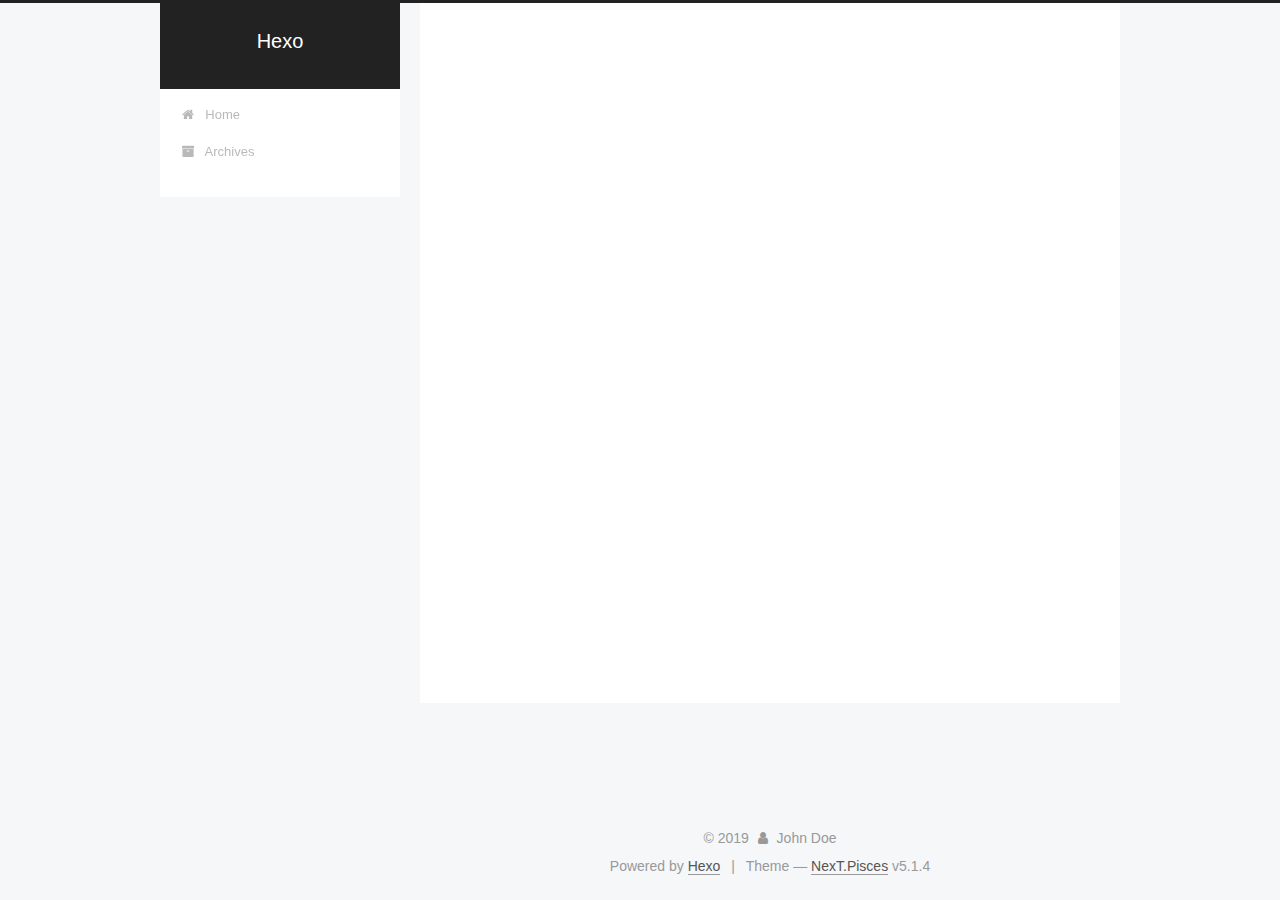
==== commit bef7f0bd: "Site updated: 2019-10-30 20:49:32" ====
--- a/index.html
+++ b/index.html
@@ -247,7 +247,7 @@
         
           <h1 class="post-title" itemprop="name headline">
                 
-                <a class="post-title-link" href="/2019/10/30/First-Blog/" itemprop="url">First Blog</a></h1>
+                <a class="post-title-link" href="/2019/10/30/First-Blog/" itemprop="url">个人介绍</a></h1>
         
 
         <div class="post-meta">
@@ -299,257 +299,7 @@
       
         
           
-            
-          
-        
-      
-    </div>
-    
-    
-    
-
-    
-
-    
-
-    
-
-    <footer class="post-footer">
-      
-
-      
-
-      
-
-      
-      
-        <div class="post-eof"></div>
-      
-    </footer>
-  </div>
-  
-  
-  
-  </article>
-
-
-    
-      
-
-  
-
-  
-  
-  
-
-  <article class="post post-type-normal" itemscope itemtype="http://schema.org/Article">
-  
-  
-  
-  <div class="post-block">
-    <link itemprop="mainEntityOfPage" href="http://yoursite.com/2019/10/29/test-my-site/">
-
-    <span hidden itemprop="author" itemscope itemtype="http://schema.org/Person">
-      <meta itemprop="name" content="John Doe">
-      <meta itemprop="description" content="">
-      <meta itemprop="image" content="/images/avatar.gif">
-    </span>
-
-    <span hidden itemprop="publisher" itemscope itemtype="http://schema.org/Organization">
-      <meta itemprop="name" content="Hexo">
-    </span>
-
-    
-      <header class="post-header">
-
-        
-        
-          <h1 class="post-title" itemprop="name headline">
-                
-                <a class="post-title-link" href="/2019/10/29/test-my-site/" itemprop="url">test_my_site</a></h1>
-        
-
-        <div class="post-meta">
-          <span class="post-time">
-            
-              <span class="post-meta-item-icon">
-                <i class="fa fa-calendar-o"></i>
-              </span>
-              
-                <span class="post-meta-item-text">Posted on</span>
-              
-              <time title="Post created" itemprop="dateCreated datePublished" datetime="2019-10-29T23:21:54+08:00">
-                2019-10-29
-              </time>
-            
-
-            
-
-            
-          </span>
-
-          
-
-          
-            
-          
-
-          
-          
-
-          
-
-          
-
-          
-
-        </div>
-      </header>
-    
-
-    
-    
-    
-    <div class="post-body" itemprop="articleBody">
-
-      
-      
-
-      
-        
-          
-            
-          
-        
-      
-    </div>
-    
-    
-    
-
-    
-
-    
-
-    
-
-    <footer class="post-footer">
-      
-
-      
-
-      
-
-      
-      
-        <div class="post-eof"></div>
-      
-    </footer>
-  </div>
-  
-  
-  
-  </article>
-
-
-    
-      
-
-  
-
-  
-  
-  
-
-  <article class="post post-type-normal" itemscope itemtype="http://schema.org/Article">
-  
-  
-  
-  <div class="post-block">
-    <link itemprop="mainEntityOfPage" href="http://yoursite.com/2019/10/29/hello-world/">
-
-    <span hidden itemprop="author" itemscope itemtype="http://schema.org/Person">
-      <meta itemprop="name" content="John Doe">
-      <meta itemprop="description" content="">
-      <meta itemprop="image" content="/images/avatar.gif">
-    </span>
-
-    <span hidden itemprop="publisher" itemscope itemtype="http://schema.org/Organization">
-      <meta itemprop="name" content="Hexo">
-    </span>
-
-    
-      <header class="post-header">
-
-        
-        
-          <h1 class="post-title" itemprop="name headline">
-                
-                <a class="post-title-link" href="/2019/10/29/hello-world/" itemprop="url">Hello World</a></h1>
-        
-
-        <div class="post-meta">
-          <span class="post-time">
-            
-              <span class="post-meta-item-icon">
-                <i class="fa fa-calendar-o"></i>
-              </span>
-              
-                <span class="post-meta-item-text">Posted on</span>
-              
-              <time title="Post created" itemprop="dateCreated datePublished" datetime="2019-10-29T23:20:58+08:00">
-                2019-10-29
-              </time>
-            
-
-            
-
-            
-          </span>
-
-          
-
-          
-            
-          
-
-          
-          
-
-          
-
-          
-
-          
-
-        </div>
-      </header>
-    
-
-    
-    
-    
-    <div class="post-body" itemprop="articleBody">
-
-      
-      
-
-      
-        
-          
-            <p>Welcome to <a href="https://hexo.io/" target="_blank" rel="noopener">Hexo</a>! This is your very first post. Check <a href="https://hexo.io/docs/" target="_blank" rel="noopener">documentation</a> for more info. If you get any problems when using Hexo, you can find the answer in <a href="https://hexo.io/docs/troubleshooting.html" target="_blank" rel="noopener">troubleshooting</a> or you can ask me on <a href="https://github.com/hexojs/hexo/issues" target="_blank" rel="noopener">GitHub</a>.</p>
-<h2 id="Quick-Start"><a href="#Quick-Start" class="headerlink" title="Quick Start"></a>Quick Start</h2><h3 id="Create-a-new-post"><a href="#Create-a-new-post" class="headerlink" title="Create a new post"></a>Create a new post</h3><figure class="highlight bash"><table><tr><td class="gutter"><pre><span class="line">1</span><br></pre></td><td class="code"><pre><span class="line">$ hexo new <span class="string">"My New Post"</span></span><br></pre></td></tr></table></figure>
-
-<p>More info: <a href="https://hexo.io/docs/writing.html" target="_blank" rel="noopener">Writing</a></p>
-<h3 id="Run-server"><a href="#Run-server" class="headerlink" title="Run server"></a>Run server</h3><figure class="highlight bash"><table><tr><td class="gutter"><pre><span class="line">1</span><br></pre></td><td class="code"><pre><span class="line">$ hexo server</span><br></pre></td></tr></table></figure>
-
-<p>More info: <a href="https://hexo.io/docs/server.html" target="_blank" rel="noopener">Server</a></p>
-<h3 id="Generate-static-files"><a href="#Generate-static-files" class="headerlink" title="Generate static files"></a>Generate static files</h3><figure class="highlight bash"><table><tr><td class="gutter"><pre><span class="line">1</span><br></pre></td><td class="code"><pre><span class="line">$ hexo generate</span><br></pre></td></tr></table></figure>
-
-<p>More info: <a href="https://hexo.io/docs/generating.html" target="_blank" rel="noopener">Generating</a></p>
-<h3 id="Deploy-to-remote-sites"><a href="#Deploy-to-remote-sites" class="headerlink" title="Deploy to remote sites"></a>Deploy to remote sites</h3><figure class="highlight bash"><table><tr><td class="gutter"><pre><span class="line">1</span><br></pre></td><td class="code"><pre><span class="line">$ hexo deploy</span><br></pre></td></tr></table></figure>
-
-<p>More info: <a href="https://hexo.io/docs/deployment.html" target="_blank" rel="noopener">Deployment</a></p>
+            <p>大家好，我是Jason，欢迎来到我的博客，我将在这里记录我的学习和工作历程，同时也会分享自己的心得和体会，希望能够和大家一起成长。</p>
 
           
         
@@ -631,7 +381,7 @@
               
                 <a href="/archives/%20%7C%7C%20archive">
               
-                  <span class="site-state-item-count">3</span>
+                  <span class="site-state-item-count">1</span>
                   <span class="site-state-item-name">posts</span>
                 </a>
               </div>
--- a/css/main.css
+++ b/css/main.css
@@ -1823,7 +1823,7 @@
   width: 4px;
   height: 4px;
   border-radius: 50%;
-  background: #5d8bff;
+  background: #16503d;
 }
 .links-of-blogroll {
   font-size: 13px;
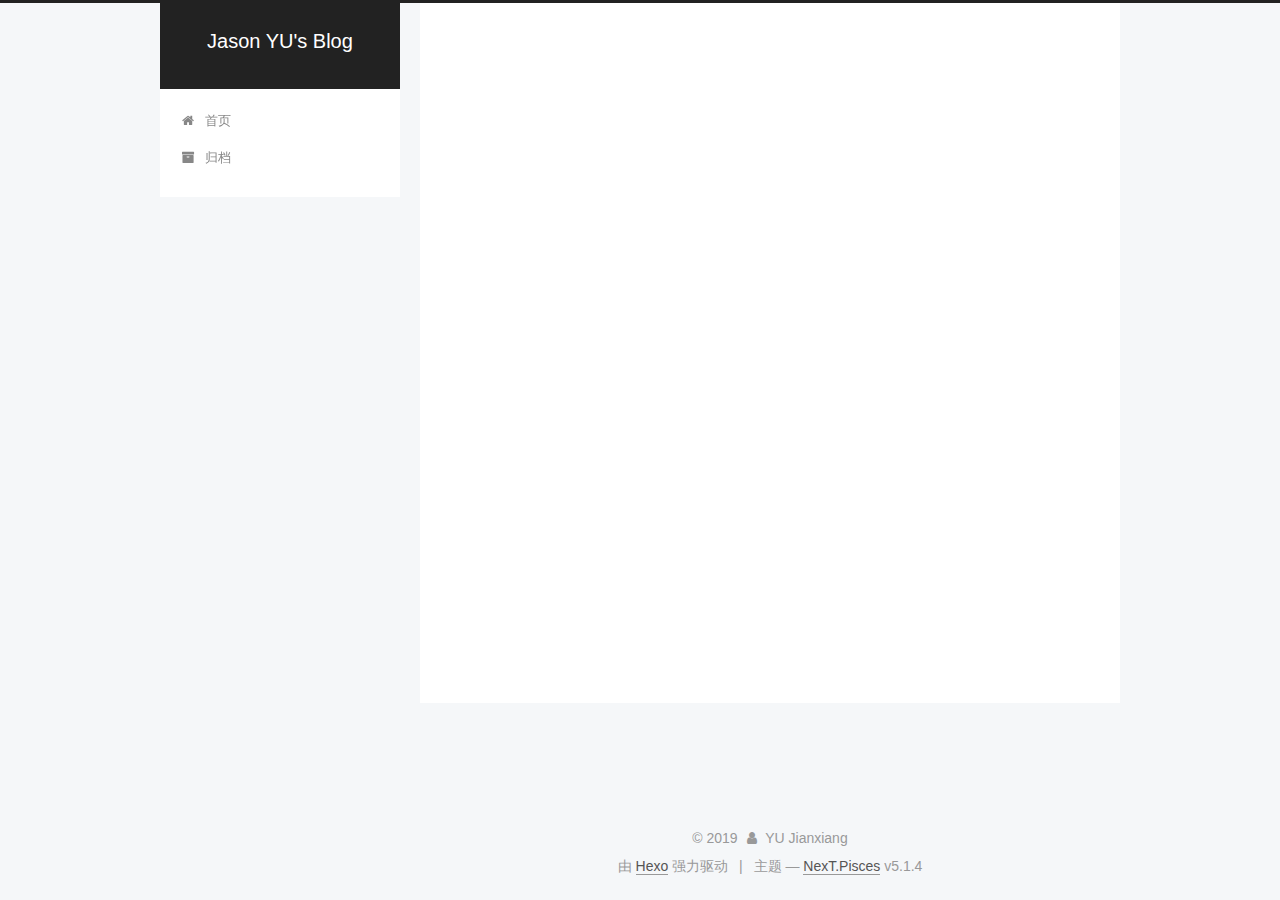
==== commit e74a03b0: "Site updated: 2019-10-30 21:26:52" ====
--- a/index.html
+++ b/index.html
@@ -5,7 +5,7 @@
   
 
 
-<html class="theme-next pisces use-motion" lang="en">
+<html class="theme-next pisces use-motion" lang="zh-Hans">
 <head>
   <meta charset="UTF-8"/>
 <meta http-equiv="X-UA-Compatible" content="IE=edge" />
@@ -79,11 +79,13 @@
 
 
 
+<meta name="description" content="YU Jianxiang">
 <meta property="og:type" content="website">
-<meta property="og:title" content="Hexo">
+<meta property="og:title" content="Jason YU&#39;s Blog">
 <meta property="og:url" content="http:&#x2F;&#x2F;yoursite.com&#x2F;index.html">
-<meta property="og:site_name" content="Hexo">
-<meta property="og:locale" content="en">
+<meta property="og:site_name" content="Jason YU&#39;s Blog">
+<meta property="og:description" content="YU Jianxiang">
+<meta property="og:locale" content="zh-Hans">
 <meta name="twitter:card" content="summary">
 
 
@@ -100,7 +102,7 @@
     motion: {"enable":true,"async":false,"transition":{"post_block":"fadeIn","post_header":"slideDownIn","post_body":"slideDownIn","coll_header":"slideLeftIn","sidebar":"slideUpIn"}},
     duoshuo: {
       userId: '0',
-      author: 'Author'
+      author: '博主'
     },
     algolia: {
       applicationID: '',
@@ -120,7 +122,7 @@
 
 
 
-  <title>Hexo</title>
+  <title>Jason YU's Blog</title>
   
 
 
@@ -132,7 +134,7 @@
 
 </head>
 
-<body itemscope itemtype="http://schema.org/WebPage" lang="en">
+<body itemscope itemtype="http://schema.org/WebPage" lang="zh-Hans">
 
   
   
@@ -151,7 +153,7 @@
     <div class="custom-logo-site-title">
       <a href="/"  class="brand" rel="start">
         <span class="logo-line-before"><i></i></span>
-        <span class="site-title">Hexo</span>
+        <span class="site-title">Jason YU's Blog</span>
         <span class="logo-line-after"><i></i></span>
       </a>
     </div>
@@ -181,7 +183,7 @@
             
               <i class="menu-item-icon fa fa-fw fa-home"></i> <br />
             
-            Home
+            首页
           </a>
         </li>
       
@@ -191,7 +193,7 @@
             
               <i class="menu-item-icon fa fa-fw fa-archive"></i> <br />
             
-            Archives
+            归档
           </a>
         </li>
       
@@ -231,13 +233,13 @@
     <link itemprop="mainEntityOfPage" href="http://yoursite.com/2019/10/30/First-Blog/">
 
     <span hidden itemprop="author" itemscope itemtype="http://schema.org/Person">
-      <meta itemprop="name" content="John Doe">
+      <meta itemprop="name" content="YU Jianxiang">
       <meta itemprop="description" content="">
-      <meta itemprop="image" content="/images/avatar.gif">
+      <meta itemprop="image" content="http://q06u2j6l3.bkt.clouddn.com/1.jpg">
     </span>
 
     <span hidden itemprop="publisher" itemscope itemtype="http://schema.org/Organization">
-      <meta itemprop="name" content="Hexo">
+      <meta itemprop="name" content="Jason YU's Blog">
     </span>
 
     
@@ -257,9 +259,9 @@
                 <i class="fa fa-calendar-o"></i>
               </span>
               
-                <span class="post-meta-item-text">Posted on</span>
+                <span class="post-meta-item-text">发表于</span>
               
-              <time title="Post created" itemprop="dateCreated datePublished" datetime="2019-10-30T20:36:28+08:00">
+              <time title="创建于" itemprop="dateCreated datePublished" datetime="2019-10-30T20:36:28+08:00">
                 2019-10-30
               </time>
             
@@ -370,8 +372,12 @@
         <div class="site-overview">
           <div class="site-author motion-element" itemprop="author" itemscope itemtype="http://schema.org/Person">
             
-              <p class="site-author-name" itemprop="name">John Doe</p>
-              <p class="site-description motion-element" itemprop="description"></p>
+              <img class="site-author-image" itemprop="image"
+                src="http://q06u2j6l3.bkt.clouddn.com/1.jpg"
+                alt="YU Jianxiang" />
+            
+              <p class="site-author-name" itemprop="name">YU Jianxiang</p>
+              <p class="site-description motion-element" itemprop="description">YU Jianxiang</p>
           </div>
 
           <nav class="site-state motion-element">
@@ -382,7 +388,7 @@
                 <a href="/archives/%20%7C%7C%20archive">
               
                   <span class="site-state-item-count">1</span>
-                  <span class="site-state-item-name">posts</span>
+                  <span class="site-state-item-name">日志</span>
                 </a>
               </div>
             
@@ -395,6 +401,28 @@
 
           
 
+          
+            <div class="links-of-author motion-element">
+                
+                  <span class="links-of-author-item">
+                    <a href="https://github.com/yujianxiang" target="_blank" title="GitHub">
+                      
+                        <i class="fa fa-fw fa-github"></i>GitHub</a>
+                  </span>
+                
+                  <span class="links-of-author-item">
+                    <a href="mailto:jianxiang088@gmail.com" target="_blank" title="E-Mail">
+                      
+                        <i class="fa fa-fw fa-envelope"></i>E-Mail</a>
+                  </span>
+                
+                  <span class="links-of-author-item">
+                    <a href="https://www.zhihu.com/people/yu-jian-xiang-23" target="_blank" title="Zhihu">
+                      
+                        <i class="fa fa-fw fa-zhihu"></i>Zhihu</a>
+                  </span>
+                
+            </div>
           
 
           
@@ -426,13 +454,13 @@
   <span class="with-love">
     <i class="fa fa-user"></i>
   </span>
-  <span class="author" itemprop="copyrightHolder">John Doe</span>
+  <span class="author" itemprop="copyrightHolder">YU Jianxiang</span>
 
   
 </div>
 
 
-  <div class="powered-by">Powered by <a class="theme-link" target="_blank" href="https://hexo.io">Hexo</a></div>
+  <div class="powered-by">由 <a class="theme-link" target="_blank" href="https://hexo.io">Hexo</a> 强力驱动</div>
 
 
 
@@ -440,7 +468,7 @@
 
 
 
-  <div class="theme-info">Theme &mdash; <a class="theme-link" target="_blank" href="https://github.com/iissnan/hexo-theme-next">NexT.Pisces</a> v5.1.4</div>
+  <div class="theme-info">主题 &mdash; <a class="theme-link" target="_blank" href="https://github.com/iissnan/hexo-theme-next">NexT.Pisces</a> v5.1.4</div>
 
 
 
--- a/css/main.css
+++ b/css/main.css
@@ -1642,6 +1642,126 @@
 .fancybox-close:hover {
   border: none;
 }
+#rewardButton {
+  cursor: pointer;
+  border: 0;
+  outline: 0;
+  border-radius: 5px;
+  padding: 0;
+  margin: 0;
+  letter-spacing: normal;
+  text-transform: none;
+  text-indent: 0px;
+  text-shadow: none;
+}
+#rewardButton span {
+  display: inline-block;
+  width: 80px;
+  height: 35px;
+  border-radius: 5px;
+  color: #fff;
+  font-weight: 400;
+  font-style: normal;
+  font-variant: normal;
+  font-stretch: normal;
+  font-size: 18px;
+  font-family: "Microsoft Yahei";
+  background: #f44336;
+}
+#rewardButton span:hover {
+  background: #f7877f;
+}
+#QR {
+  padding-top: 20px;
+}
+#QR a {
+  border: 0;
+}
+#QR img {
+  width: 180px;
+  max-width: 100%;
+  display: inline-block;
+  margin: 0.8em 2em 0 2em;
+}
+#wechat:hover p {
+  animation: roll 0.1s infinite linear;
+  -webkit-animation: roll 0.1s infinite linear;
+  -moz-animation: roll 0.1s infinite linear;
+}
+#alipay:hover p {
+  animation: roll 0.1s infinite linear;
+  -webkit-animation: roll 0.1s infinite linear;
+  -moz-animation: roll 0.1s infinite linear;
+}
+#bitcoin:hover p {
+  animation: roll 0.1s infinite linear;
+  -webkit-animation: roll 0.1s infinite linear;
+  -moz-animation: roll 0.1s infinite linear;
+}
+@-moz-keyframes roll {
+  from {
+    -webkit-transform: rotateZ(30deg);
+    -moz-transform: rotateZ(30deg);
+    -ms-transform: rotateZ(30deg);
+    -o-transform: rotateZ(30deg);
+    transform: rotateZ(30deg);
+  }
+  to {
+    -webkit-transform: rotateZ(-30deg);
+    -moz-transform: rotateZ(-30deg);
+    -ms-transform: rotateZ(-30deg);
+    -o-transform: rotateZ(-30deg);
+    transform: rotateZ(-30deg);
+  }
+}
+@-webkit-keyframes roll {
+  from {
+    -webkit-transform: rotateZ(30deg);
+    -moz-transform: rotateZ(30deg);
+    -ms-transform: rotateZ(30deg);
+    -o-transform: rotateZ(30deg);
+    transform: rotateZ(30deg);
+  }
+  to {
+    -webkit-transform: rotateZ(-30deg);
+    -moz-transform: rotateZ(-30deg);
+    -ms-transform: rotateZ(-30deg);
+    -o-transform: rotateZ(-30deg);
+    transform: rotateZ(-30deg);
+  }
+}
+@-o-keyframes roll {
+  from {
+    -webkit-transform: rotateZ(30deg);
+    -moz-transform: rotateZ(30deg);
+    -ms-transform: rotateZ(30deg);
+    -o-transform: rotateZ(30deg);
+    transform: rotateZ(30deg);
+  }
+  to {
+    -webkit-transform: rotateZ(-30deg);
+    -moz-transform: rotateZ(-30deg);
+    -ms-transform: rotateZ(-30deg);
+    -o-transform: rotateZ(-30deg);
+    transform: rotateZ(-30deg);
+  }
+}
+@keyframes roll {
+  from {
+    -webkit-transform: rotateZ(30deg);
+    -moz-transform: rotateZ(30deg);
+    -ms-transform: rotateZ(30deg);
+    -o-transform: rotateZ(30deg);
+    transform: rotateZ(30deg);
+  }
+  to {
+    -webkit-transform: rotateZ(-30deg);
+    -moz-transform: rotateZ(-30deg);
+    -ms-transform: rotateZ(-30deg);
+    -o-transform: rotateZ(-30deg);
+    transform: rotateZ(-30deg);
+  }
+}
 .rtl.post-body p,
 .rtl.post-body a,
 .rtl.post-body h1,
@@ -1823,7 +1943,7 @@
   width: 4px;
   height: 4px;
   border-radius: 50%;
-  background: #16503d;
+  background: #e89ebd;
 }
 .links-of-blogroll {
   font-size: 13px;
